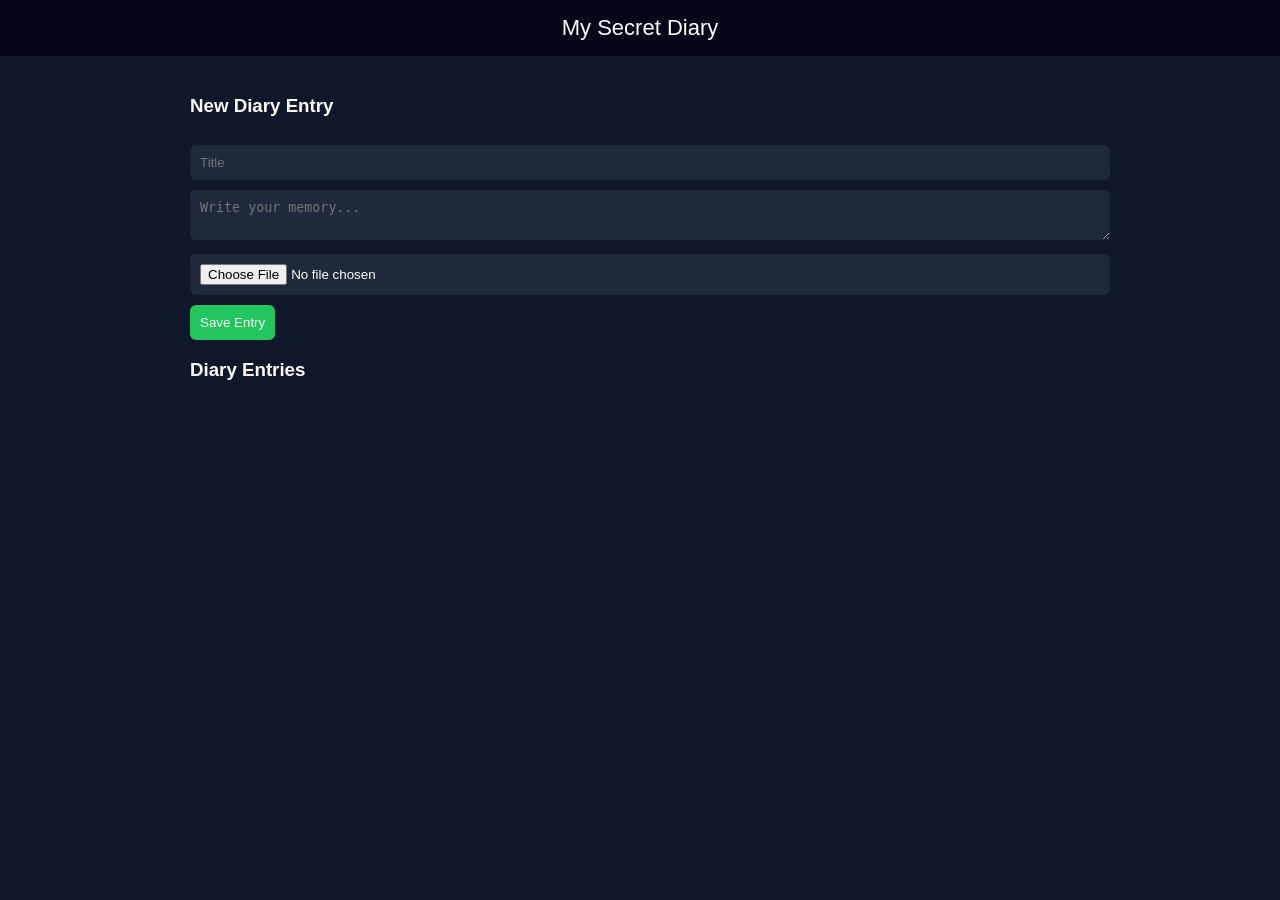
==== public/index.html @ aa4934a0 "Update index.html" ====
<!DOCTYPE html>
<html>
<head>
<meta name="viewport" content="width=device-width, initial-scale=1">
<title>My Secret Diary</title>

<style>

body{
font-family:Arial;
background:#0f172a;
color:white;
margin:0;
}

header{
background:#020617;
padding:15px;
text-align:center;
font-size:22px;
}

.container{
max-width:900px;
margin:auto;
padding:20px;
}

input,textarea{
width:100%;
padding:10px;
margin-top:10px;
border:none;
border-radius:6px;
background:#1e293b;
color:white;
}

button{
margin-top:10px;
padding:10px;
border:none;
background:#22c55e;
color:white;
border-radius:6px;
cursor:pointer;
}

.card{
background:#1e293b;
padding:15px;
border-radius:10px;
margin-top:15px;
}

.card img{
width:100%;
border-radius:8px;
margin-top:10px;
}

</style>
</head>

<body>

<header>My Secret Diary</header>

<div class="container">

<h3>New Diary Entry</h3>

<input id="title" placeholder="Title">

<textarea id="content" placeholder="Write your memory..."></textarea>

<input type="file" id="image">

<button onclick="saveEntry()">Save Entry</button>

<h3>Diary Entries</h3>

<div id="entries"></div>

</div>

<script>

const API = "https://secretlyn.yashavanthan22.workers.dev"

async function saveEntry(){

const title=document.getElementById("title").value
const content=document.getElementById("content").value
const image=document.getElementById("image").files[0]

let imageName=""

if(image){

imageName=Date.now()+"_"+image.name

await fetch("https://api.cloudflare.com/client/v4/accounts/06bcb893022e1ad43ce8b7200100d3b3/r2/buckets/user-photos/objects/"+imageName,{
method:"PUT",
headers:{
Authorization:"Bearer YOUR_API_TOKEN"
},
body:image
})

}

await fetch(API+"/save",{
method:"POST",
headers:{'Content-Type':'application/json'},
body:JSON.stringify({
title,
content,
image:imageName
})
})

loadEntries()

}

async function loadEntries(){

const res=await fetch(API+"/list")
const data=await res.json()

const box=document.getElementById("entries")
box.innerHTML=""

for(let item of data.result){

const id=item.name.replace("diary:","")

const r=await fetch(API+"/get?id="+id)
const d=await r.json()

let img=""

if(d.image){
img=`<img src="https://pub-c91284acac5e4383a69c7cfd585ae61.r2.dev/${d.image}">`
}

box.innerHTML+=`
<div class="card">
<h4>${d.title}</h4>
<p>${d.content}</p>
${img}
</div>
`

}

}

loadEntries()

</script>

</body>
</html>
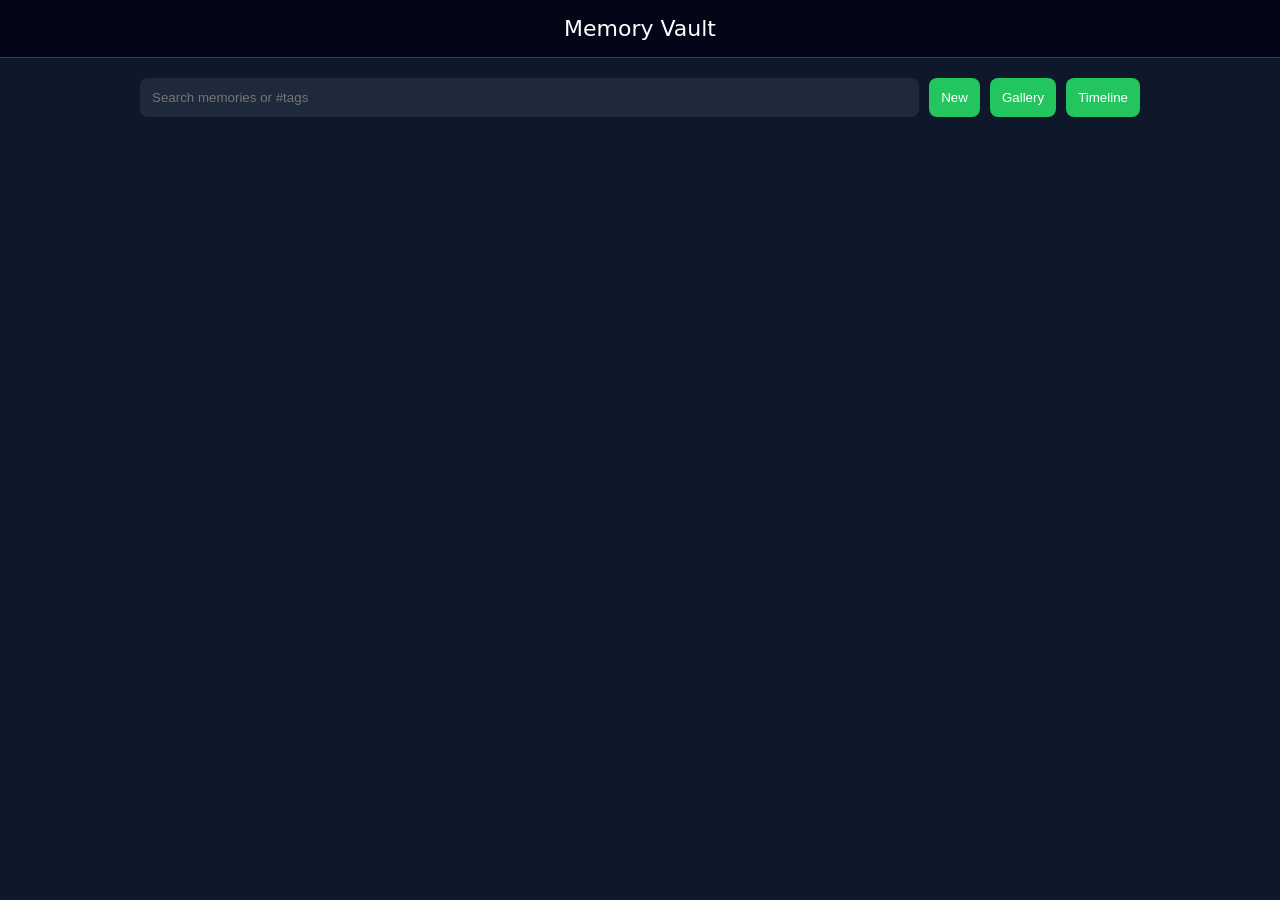
==== commit 92ba6fc3: "Update index.html" ====
--- a/public/index.html
+++ b/public/index.html
@@ -1,13 +1,9 @@
-<!DOCTYPE html>
-<html>
-<head>
-<meta name="viewport" content="width=device-width, initial-scale=1">
-<title>My Secret Diary</title>
-
-<style>
+<!DOCTYPE html><html>
+<head><meta name="viewport" content="width=device-width, initial-scale=1">
+<title>Memory Vault</title><style>
 
 body{
-font-family:Arial;
+font-family:system-ui;
 background:#0f172a;
 color:white;
 margin:0;
@@ -15,151 +11,311 @@
 
 header{
 background:#020617;
-padding:15px;
+padding:16px;
+font-size:22px;
 text-align:center;
-font-size:22px;
+border-bottom:1px solid #334155;
 }
 
 .container{
-max-width:900px;
+max-width:1000px;
 margin:auto;
 padding:20px;
 }
 
-input,textarea{
-width:100%;
-padding:10px;
-margin-top:10px;
+.toolbar{
+display:flex;
+gap:10px;
+margin-bottom:20px;
+}
+
+.toolbar input{
+flex:1;
+padding:12px;
+background:#1e293b;
 border:none;
-border-radius:6px;
-background:#1e293b;
+border-radius:8px;
 color:white;
 }
 
 button{
-margin-top:10px;
-padding:10px;
+padding:12px;
 border:none;
+border-radius:8px;
 background:#22c55e;
 color:white;
-border-radius:6px;
 cursor:pointer;
 }
 
 .card{
 background:#1e293b;
-padding:15px;
-border-radius:10px;
-margin-top:15px;
+border-radius:12px;
+padding:16px;
+margin-bottom:16px;
+position:relative;
 }
 
 .card img{
 width:100%;
+border-radius:10px;
+margin-top:10px;
+}
+
+.tags{
+color:#38bdf8;
+font-size:13px;
+margin-top:6px;
+}
+
+.category{
+font-size:12px;
+color:#a1a1aa;
+margin-top:4px;
+}
+
+.menu{
+position:absolute;
+right:10px;
+top:10px;
+cursor:pointer;
+}
+
+.dropdown{
+display:none;
+position:absolute;
+right:10px;
+top:30px;
+background:#334155;
+border-radius:6px;
+}
+
+.dropdown div{
+padding:8px 12px;
+cursor:pointer;
+}
+
+.dropdown div:hover{
+background:#475569;
+}
+
+.gallery{
+display:grid;
+grid-template-columns:repeat(3,1fr);
+gap:10px;
+}
+
+.gallery img{
+width:100%;
 border-radius:8px;
-margin-top:10px;
-}
-
-</style>
-</head>
-
-<body>
-
-<header>My Secret Diary</header>
-
-<div class="container">
-
-<h3>New Diary Entry</h3>
-
-<input id="title" placeholder="Title">
-
-<textarea id="content" placeholder="Write your memory..."></textarea>
-
-<input type="file" id="image">
-
-<button onclick="saveEntry()">Save Entry</button>
-
-<h3>Diary Entries</h3>
-
-<div id="entries"></div>
-
-</div>
-
-<script>
-
-const API = "https://secretlyn.yashavanthan22.workers.dev"
-
-async function saveEntry(){
-
-const title=document.getElementById("title").value
-const content=document.getElementById("content").value
-const image=document.getElementById("image").files[0]
-
-let imageName=""
-
-if(image){
-
-imageName=Date.now()+"_"+image.name
-
-await fetch("https://api.cloudflare.com/client/v4/accounts/06bcb893022e1ad43ce8b7200100d3b3/r2/buckets/user-photos/objects/"+imageName,{
-method:"PUT",
-headers:{
-Authorization:"Bearer YOUR_API_TOKEN"
-},
-body:image
-})
-
-}
-
-await fetch(API+"/save",{
-method:"POST",
-headers:{'Content-Type':'application/json'},
-body:JSON.stringify({
-title,
-content,
-image:imageName
-})
-})
-
-loadEntries()
-
-}
-
-async function loadEntries(){
+}
+
+.timeline{
+border-left:2px solid #334155;
+padding-left:20px;
+}
+
+.entry-date{
+color:#38bdf8;
+font-size:13px;
+margin-bottom:6px;
+}
+
+</style></head><body><header>Memory Vault</header><div class="container"><div class="toolbar"><input id="search" placeholder="Search memories or #tags"><button onclick="newEntry()">New</button>
+
+<button onclick="showGallery()">Gallery</button>
+
+<button onclick="showTimeline()">Timeline</button>
+
+</div><div id="entries"></div></div><script>
+
+const API="https://secretly.yashavanthan22.workers.dev"
+
+let entries=[]
+
+async function load(){
 
 const res=await fetch(API+"/list")
 const data=await res.json()
 
+entries=[]
+
+for(let k of data.result){
+
+const id=k.name.replace("diary:","")
+
+const r=await fetch(API+"/get?id="+id)
+const d=await r.json()
+
+d.id=id
+
+entries.push(d)
+
+}
+
+render(entries)
+
+}
+
+function render(list){
+
 const box=document.getElementById("entries")
 box.innerHTML=""
 
-for(let item of data.result){
-
-const id=item.name.replace("diary:","")
-
-const r=await fetch(API+"/get?id="+id)
-const d=await r.json()
+for(let e of list){
 
 let img=""
 
-if(d.image){
-img=`<img src="https://pub-c91284acac5e4383a69c7cfd585ae61.r2.dev/${d.image}">`
+if(e.image){
+img=`<img src="https://pub-c91284acac5e4383a69c7cfd585ae61.r2.dev/${e.image}">`
 }
 
 box.innerHTML+=`
+
 <div class="card">
-<h4>${d.title}</h4>
-<p>${d.content}</p>
+
+<div class="menu" onclick="toggleMenu('${e.id}')">⋮</div>
+
+<div class="dropdown" id="menu-${e.id}">
+<div onclick="editEntry('${e.id}')">Edit</div>
+<div onclick="deleteEntry('${e.id}')">Delete</div>
+</div>
+
+<h3>${e.title || ""}</h3>
+
+<p>${e.content || ""}</p>
+
+<div class="tags">${extractTags(e.content)}</div>
+
+<div class="category">${e.category || ""}</div>
+
 ${img}
+
 </div>
+
 `
 
 }
 
 }
 
-loadEntries()
-
-</script>
-
-</body>
+function toggleMenu(id){
+
+const m=document.getElementById("menu-"+id)
+
+m.style.display=m.style.display==="block"?"none":"block"
+
+}
+
+function extractTags(text){
+
+const tags=text.match(/#\w+/g)
+
+return tags?tags.join(" "):""
+
+}
+
+async function deleteEntry(id){
+
+await fetch(API+"/delete?id="+id)
+
+load()
+
+}
+
+function search(){
+
+const q=document.getElementById("search").value.toLowerCase()
+
+const filtered=entries.filter(e=>
+
+JSON.stringify(e).toLowerCase().includes(q)
+)
+
+render(filtered)
+
+}
+
+document.getElementById("search").onkeyup=search
+
+function showGallery(){
+
+const box=document.getElementById("entries")
+
+box.innerHTML='<div class="gallery"></div>'
+
+const g=box.firstChild
+
+for(let e of entries){
+
+if(e.image){
+
+g.innerHTML+=`<img src="https://pub-c91284acac5e4383a69c7cfd585ae61.r2.dev/${e.image}">`
+
+}
+
+}
+
+}
+
+function showTimeline(){
+
+const box=document.getElementById("entries")
+
+box.innerHTML='<div class="timeline"></div>'
+
+const t=box.firstChild
+
+entries.sort((a,b)=>new Date(b.time)-new Date(a.time))
+
+for(let e of entries){
+
+t.innerHTML+=`
+
+<div>
+
+<div class="entry-date">${new Date(e.time).toDateString()}</div>
+
+<div class="card">
+
+<h3>${e.title}</h3>
+
+<p>${e.content}</p>
+
+</div>
+
+</div>
+
+`
+
+}
+
+}
+
+function newEntry(){
+
+const title=prompt("Title")
+
+const content=prompt("Write memory")
+
+fetch(API+"/save",{
+
+method:"POST",
+
+headers:{"Content-Type":"application/json"},
+
+body:JSON.stringify({
+
+title,
+
+content
+
+})
+
+}).then(load)
+
+}
+
+load()
+
+</script></body>
 </html>
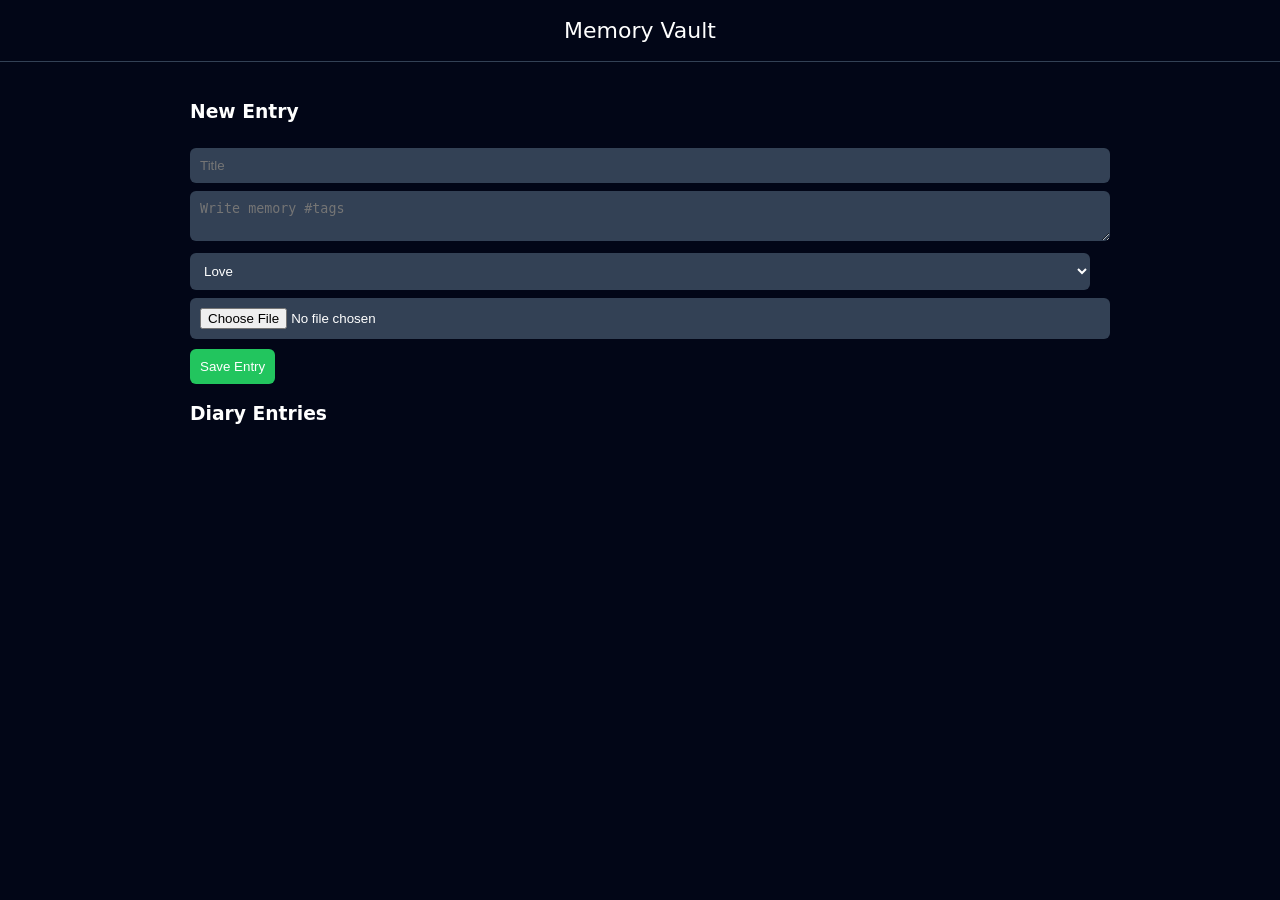
==== commit 45e69588: "Update index.html" ====
--- a/public/index.html
+++ b/public/index.html
@@ -1,321 +1,178 @@
-<!DOCTYPE html><html>
-<head><meta name="viewport" content="width=device-width, initial-scale=1">
-<title>Memory Vault</title><style>
+<!DOCTYPE html>
+<html>
+<head>
+
+<meta name="viewport" content="width=device-width, initial-scale=1">
+<title>Memory Vault</title>
+
+<style>
 
 body{
 font-family:system-ui;
-background:#0f172a;
+background:#020617;
 color:white;
 margin:0;
 }
 
 header{
-background:#020617;
-padding:16px;
+padding:18px;
+text-align:center;
 font-size:22px;
-text-align:center;
 border-bottom:1px solid #334155;
 }
 
 .container{
-max-width:1000px;
+max-width:900px;
 margin:auto;
 padding:20px;
 }
 
-.toolbar{
-display:flex;
-gap:10px;
-margin-bottom:20px;
+.card{
+background:#1e293b;
+padding:15px;
+border-radius:10px;
+margin-bottom:15px;
 }
 
-.toolbar input{
-flex:1;
-padding:12px;
-background:#1e293b;
+input,textarea,select{
+width:100%;
+margin-top:8px;
+padding:10px;
 border:none;
-border-radius:8px;
+border-radius:6px;
+background:#334155;
 color:white;
 }
 
 button{
-padding:12px;
+margin-top:10px;
+padding:10px;
+background:#22c55e;
 border:none;
-border-radius:8px;
-background:#22c55e;
+border-radius:6px;
 color:white;
-cursor:pointer;
-}
-
-.card{
-background:#1e293b;
-border-radius:12px;
-padding:16px;
-margin-bottom:16px;
-position:relative;
 }
 
 .card img{
 width:100%;
-border-radius:10px;
 margin-top:10px;
-}
-
-.tags{
-color:#38bdf8;
-font-size:13px;
-margin-top:6px;
-}
-
-.category{
-font-size:12px;
-color:#a1a1aa;
-margin-top:4px;
-}
-
-.menu{
-position:absolute;
-right:10px;
-top:10px;
-cursor:pointer;
-}
-
-.dropdown{
-display:none;
-position:absolute;
-right:10px;
-top:30px;
-background:#334155;
-border-radius:6px;
-}
-
-.dropdown div{
-padding:8px 12px;
-cursor:pointer;
-}
-
-.dropdown div:hover{
-background:#475569;
-}
-
-.gallery{
-display:grid;
-grid-template-columns:repeat(3,1fr);
-gap:10px;
-}
-
-.gallery img{
-width:100%;
 border-radius:8px;
 }
 
-.timeline{
-border-left:2px solid #334155;
-padding-left:20px;
-}
+</style>
+</head>
 
-.entry-date{
-color:#38bdf8;
-font-size:13px;
-margin-bottom:6px;
-}
+<body>
 
-</style></head><body><header>Memory Vault</header><div class="container"><div class="toolbar"><input id="search" placeholder="Search memories or #tags"><button onclick="newEntry()">New</button>
+<header>Memory Vault</header>
 
-<button onclick="showGallery()">Gallery</button>
+<div class="container">
 
-<button onclick="showTimeline()">Timeline</button>
+<h3>New Entry</h3>
 
-</div><div id="entries"></div></div><script>
+<input id="title" placeholder="Title">
+
+<textarea id="content" placeholder="Write memory #tags"></textarea>
+
+<select id="category">
+<option>Love</option>
+<option>Ideas</option>
+<option>Fake People</option>
+<option>Secrets</option>
+<option>Documents</option>
+</select>
+
+<input type="file" id="image">
+
+<button onclick="save()">Save Entry</button>
+
+<h3>Diary Entries</h3>
+
+<div id="entries"></div>
+
+</div>
+
+<script>
 
 const API="https://secretly.yashavanthan22.workers.dev"
 
-let entries=[]
+async function save(){
+
+const title=document.getElementById("title").value
+const content=document.getElementById("content").value
+const category=document.getElementById("category").value
+const file=document.getElementById("image").files[0]
+
+let image=""
+
+if(file){
+
+const form=new FormData()
+form.append("file",file)
+
+const r=await fetch(API+"/upload",{
+method:"POST",
+body:form
+})
+
+const d=await r.json()
+
+image=d.file
+
+}
+
+await fetch(API+"/save",{
+method:"POST",
+headers:{'Content-Type':'application/json'},
+body:JSON.stringify({
+title,
+content,
+category,
+image,
+time:Date.now()
+})
+})
+
+load()
+
+}
 
 async function load(){
 
 const res=await fetch(API+"/list")
 const data=await res.json()
 
-entries=[]
+const box=document.getElementById("entries")
+box.innerHTML=""
 
-for(let k of data.result){
+for(let item of data.result){
 
-const id=k.name.replace("diary:","")
+const id=item.name.replace("diary:","")
 
 const r=await fetch(API+"/get?id="+id)
 const d=await r.json()
 
-d.id=id
-
-entries.push(d)
-
-}
-
-render(entries)
-
-}
-
-function render(list){
-
-const box=document.getElementById("entries")
-box.innerHTML=""
-
-for(let e of list){
-
 let img=""
 
-if(e.image){
-img=`<img src="https://pub-c91284acac5e4383a69c7cfd585ae61.r2.dev/${e.image}">`
+if(d.image){
+img=`<img src="https://pub-c91284acac5e4383a69c7cfd585ae61.r2.dev/${d.image}">`
 }
 
 box.innerHTML+=`
-
 <div class="card">
-
-<div class="menu" onclick="toggleMenu('${e.id}')">⋮</div>
-
-<div class="dropdown" id="menu-${e.id}">
-<div onclick="editEntry('${e.id}')">Edit</div>
-<div onclick="deleteEntry('${e.id}')">Delete</div>
+<h3>${d.title}</h3>
+<p>${d.content}</p>
+${img}
 </div>
-
-<h3>${e.title || ""}</h3>
-
-<p>${e.content || ""}</p>
-
-<div class="tags">${extractTags(e.content)}</div>
-
-<div class="category">${e.category || ""}</div>
-
-${img}
-
-</div>
-
 `
 
 }
 
 }
 
-function toggleMenu(id){
-
-const m=document.getElementById("menu-"+id)
-
-m.style.display=m.style.display==="block"?"none":"block"
-
-}
-
-function extractTags(text){
-
-const tags=text.match(/#\w+/g)
-
-return tags?tags.join(" "):""
-
-}
-
-async function deleteEntry(id){
-
-await fetch(API+"/delete?id="+id)
-
 load()
 
-}
+</script>
 
-function search(){
-
-const q=document.getElementById("search").value.toLowerCase()
-
-const filtered=entries.filter(e=>
-
-JSON.stringify(e).toLowerCase().includes(q)
-)
-
-render(filtered)
-
-}
-
-document.getElementById("search").onkeyup=search
-
-function showGallery(){
-
-const box=document.getElementById("entries")
-
-box.innerHTML='<div class="gallery"></div>'
-
-const g=box.firstChild
-
-for(let e of entries){
-
-if(e.image){
-
-g.innerHTML+=`<img src="https://pub-c91284acac5e4383a69c7cfd585ae61.r2.dev/${e.image}">`
-
-}
-
-}
-
-}
-
-function showTimeline(){
-
-const box=document.getElementById("entries")
-
-box.innerHTML='<div class="timeline"></div>'
-
-const t=box.firstChild
-
-entries.sort((a,b)=>new Date(b.time)-new Date(a.time))
-
-for(let e of entries){
-
-t.innerHTML+=`
-
-<div>
-
-<div class="entry-date">${new Date(e.time).toDateString()}</div>
-
-<div class="card">
-
-<h3>${e.title}</h3>
-
-<p>${e.content}</p>
-
-</div>
-
-</div>
-
-`
-
-}
-
-}
-
-function newEntry(){
-
-const title=prompt("Title")
-
-const content=prompt("Write memory")
-
-fetch(API+"/save",{
-
-method:"POST",
-
-headers:{"Content-Type":"application/json"},
-
-body:JSON.stringify({
-
-title,
-
-content
-
-})
-
-}).then(load)
-
-}
-
-load()
-
-</script></body>
+</body>
 </html>
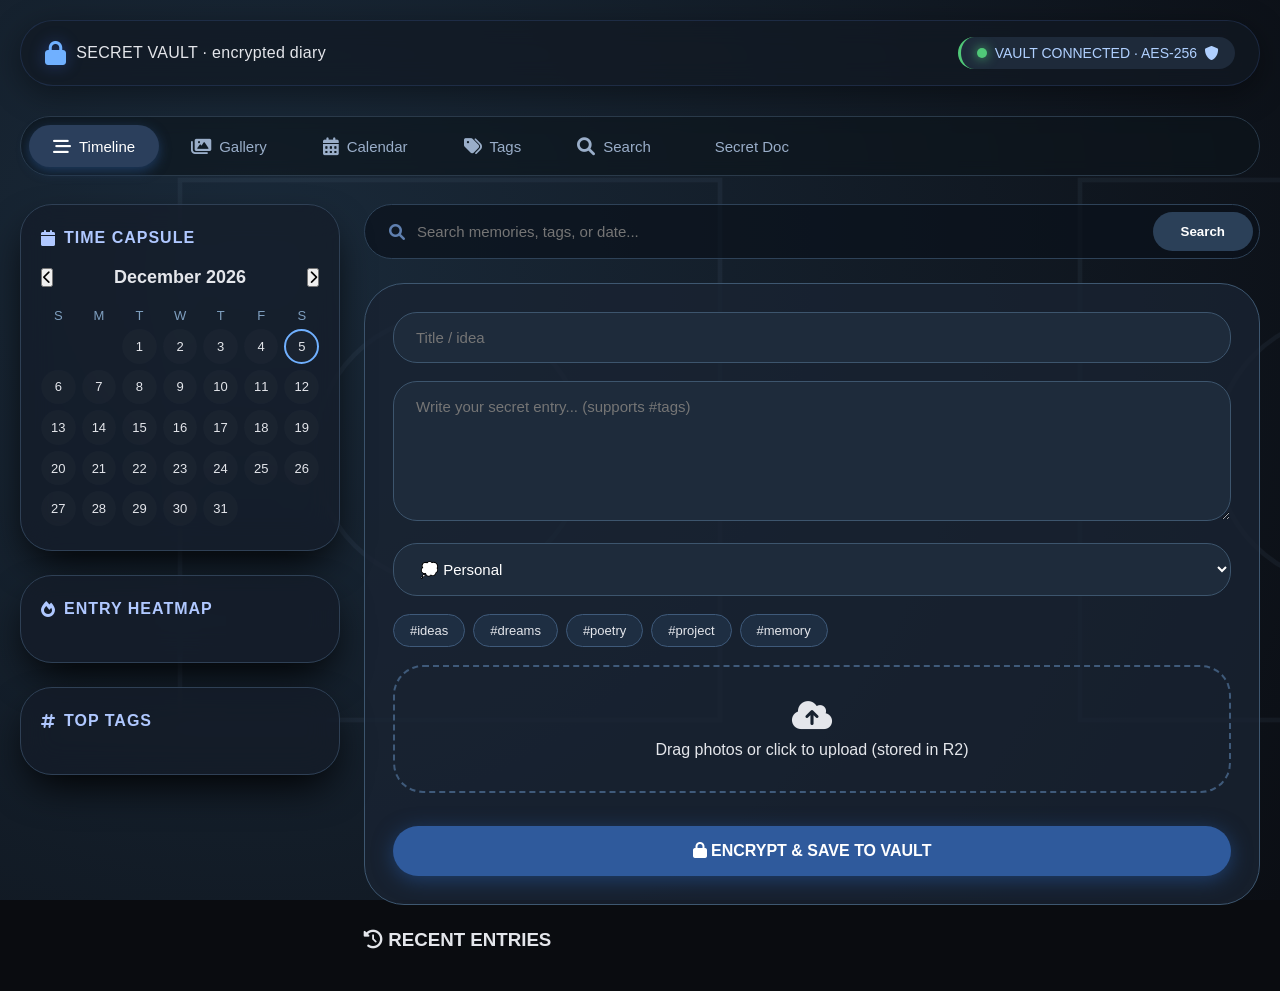
==== commit 9c836bff: "Update index.html" ====
--- a/public/index.html
+++ b/public/index.html
@@ -1,178 +1,1078 @@
 <!DOCTYPE html>
-<html>
+<html lang="en">
 <head>
-
-<meta name="viewport" content="width=device-width, initial-scale=1">
-<title>Memory Vault</title>
-
-<style>
-
-body{
-font-family:system-ui;
-background:#020617;
-color:white;
-margin:0;
-}
-
-header{
-padding:18px;
-text-align:center;
-font-size:22px;
-border-bottom:1px solid #334155;
-}
-
-.container{
-max-width:900px;
-margin:auto;
-padding:20px;
-}
-
-.card{
-background:#1e293b;
-padding:15px;
-border-radius:10px;
-margin-bottom:15px;
-}
-
-input,textarea,select{
-width:100%;
-margin-top:8px;
-padding:10px;
-border:none;
-border-radius:6px;
-background:#334155;
-color:white;
-}
-
-button{
-margin-top:10px;
-padding:10px;
-background:#22c55e;
-border:none;
-border-radius:6px;
-color:white;
-}
-
-.card img{
-width:100%;
-margin-top:10px;
-border-radius:8px;
-}
-
-</style>
+    <meta charset="UTF-8">
+    <meta name="viewport" content="width=device-width, initial-scale=1.0">
+    <title>Secret Vault · encrypted diary</title>
+    <style>
+        * {
+            margin: 0;
+            padding: 0;
+            box-sizing: border-box;
+            font-family: 'Inter', -apple-system, BlinkMacSystemFont, 'Segoe UI', Roboto, sans-serif;
+        }
+
+        body {
+            background: #0a0c10;
+            color: #e4e6eb;
+            min-height: 100vh;
+            display: flex;
+            flex-direction: column;
+        }
+
+        /* glassmorphic vault aesthetic */
+        .vault-bg {
+            position: fixed;
+            top: 0;
+            left: 0;
+            width: 100%;
+            height: 100%;
+            background: radial-gradient(circle at 20% 30%, #1a2a3a, #0b0e14);
+            z-index: -2;
+        }
+
+        .vault-bg::after {
+            content: '';
+            position: absolute;
+            top: 0;
+            left: 0;
+            width: 100%;
+            height: 100%;
+            background: url('data:image/svg+xml;utf8,<svg xmlns="http://www.w3.org/2000/svg" viewBox="0 0 100 100" opacity="0.05"><path d="M20 20 L80 20 L80 80 L20 80 Z" stroke="%23aaccff" stroke-width="0.5" fill="none"/><circle cx="50" cy="50" r="15" stroke="%23aaccff" stroke-width="0.5" fill="none"/></svg>') repeat;
+            pointer-events: none;
+        }
+
+        .container {
+            max-width: 1400px;
+            margin: 0 auto;
+            padding: 20px;
+            position: relative;
+            z-index: 2;
+            width: 100%;
+        }
+
+        /* header with vault status */
+        .header {
+            display: flex;
+            justify-content: space-between;
+            align-items: center;
+            padding: 16px 24px;
+            background: rgba(18, 25, 35, 0.7);
+            backdrop-filter: blur(12px);
+            -webkit-backdrop-filter: blur(12px);
+            border: 1px solid rgba(100, 150, 255, 0.15);
+            border-radius: 40px;
+            margin-bottom: 30px;
+            box-shadow: 0 8px 32px rgba(0, 0, 0, 0.4);
+        }
+
+        .logo {
+            display: flex;
+            align-items: center;
+            gap: 10px;
+            font-weight: 500;
+            letter-spacing: 0.3px;
+        }
+
+        .logo i {
+            font-size: 24px;
+            color: #70b0ff;
+            filter: drop-shadow(0 0 8px #3f6eff55);
+        }
+
+        .vault-badge {
+            background: #1e2a3a;
+            padding: 8px 16px;
+            border-radius: 100px;
+            border-left: 3px solid #50c878;
+            font-size: 14px;
+            display: flex;
+            align-items: center;
+            gap: 8px;
+            color: #b0d0ff;
+        }
+
+        .status-dot {
+            width: 10px;
+            height: 10px;
+            background: #50c878;
+            border-radius: 50%;
+            box-shadow: 0 0 12px #50c878;
+        }
+
+        /* navigation tabs */
+        .tabs {
+            display: flex;
+            gap: 8px;
+            flex-wrap: wrap;
+            margin-bottom: 28px;
+            padding: 8px;
+            background: rgba(12, 20, 28, 0.6);
+            backdrop-filter: blur(8px);
+            border-radius: 60px;
+            border: 1px solid #2a3a4a;
+        }
+
+        .tab {
+            padding: 12px 24px;
+            border-radius: 40px;
+            background: transparent;
+            border: none;
+            color: #9aaec9;
+            font-weight: 500;
+            font-size: 15px;
+            cursor: pointer;
+            transition: 0.2s;
+            display: flex;
+            align-items: center;
+            gap: 8px;
+        }
+
+        .tab i {
+            font-size: 18px;
+        }
+
+        .tab:hover {
+            background: rgba(60, 100, 200, 0.15);
+            color: white;
+        }
+
+        .tab.active {
+            background: #2b3f5c;
+            color: white;
+            box-shadow: 0 4px 12px #1e3a5f;
+        }
+
+        /* main grid layout */
+        .dashboard {
+            display: grid;
+            grid-template-columns: 320px 1fr;
+            gap: 24px;
+        }
+
+        /* left panel - calendar & heatmap & tags */
+        .left-panel {
+            display: flex;
+            flex-direction: column;
+            gap: 24px;
+        }
+
+        .card {
+            background: rgba(20, 28, 40, 0.7);
+            backdrop-filter: blur(16px);
+            -webkit-backdrop-filter: blur(16px);
+            border: 1px solid #2f4055;
+            border-radius: 32px;
+            padding: 24px 20px;
+            box-shadow: 0 18px 40px -10px black;
+        }
+
+        .card-title {
+            font-size: 16px;
+            font-weight: 600;
+            text-transform: uppercase;
+            letter-spacing: 1px;
+            color: #b0c8ff;
+            margin-bottom: 20px;
+            display: flex;
+            align-items: center;
+            gap: 8px;
+        }
+
+        /* calendar */
+        .calendar-header {
+            display: flex;
+            justify-content: space-between;
+            align-items: center;
+            margin-bottom: 20px;
+        }
+
+        .calendar-month {
+            font-weight: 600;
+            font-size: 18px;
+        }
+
+        .calendar-grid {
+            display: grid;
+            grid-template-columns: repeat(7, 1fr);
+            gap: 6px;
+            text-align: center;
+            font-size: 13px;
+        }
+
+        .calendar-day {
+            aspect-ratio: 1;
+            display: flex;
+            align-items: center;
+            justify-content: center;
+            border-radius: 30px;
+            background: rgba(255,255,255,0.02);
+            cursor: pointer;
+            transition: 0.1s;
+            font-weight: 400;
+        }
+
+        .calendar-day.has-entry {
+            background: #2b4f8e;
+            color: white;
+            font-weight: 600;
+            box-shadow: 0 0 10px #3f7fff;
+        }
+
+        .calendar-day.today {
+            border: 2px solid #70b0ff;
+        }
+
+        .calendar-day:hover {
+            background: #3a506e;
+        }
+
+        /* heatmap */
+        .heatmap-grid {
+            display: flex;
+            flex-direction: column;
+            gap: 8px;
+        }
+
+        .heatmap-row {
+            display: flex;
+            gap: 8px;
+            align-items: center;
+        }
+
+        .heatmap-cell {
+            width: 24px;
+            height: 24px;
+            border-radius: 6px;
+            background: #19232e;
+            transition: 0.1s;
+        }
+
+        .heatmap-cell[data-level="1"] { background: #1e3a5f; }
+        .heatmap-cell[data-level="2"] { background: #2b4f8e; }
+        .heatmap-cell[data-level="3"] { background: #3f7fff; }
+        .heatmap-cell[data-level="4"] { background: #70b0ff; box-shadow: 0 0 10px #3f7fff; }
+
+        /* tags cloud */
+        .tags-cloud {
+            display: flex;
+            flex-wrap: wrap;
+            gap: 10px;
+        }
+
+        .tag-item {
+            background: #1e2e42;
+            padding: 8px 18px;
+            border-radius: 50px;
+            font-size: 14px;
+            border: 1px solid #3f5a7a;
+            cursor: pointer;
+            transition: 0.1s;
+            display: flex;
+            align-items: center;
+            gap: 6px;
+        }
+
+        .tag-item.active {
+            background: #3f7fff;
+            border-color: #aac9ff;
+        }
+
+        .tag-item .count {
+            background: #00000033;
+            border-radius: 20px;
+            padding: 2px 8px;
+            font-size: 12px;
+        }
+
+        /* right panel - entries & gallery */
+        .right-panel {
+            display: flex;
+            flex-direction: column;
+            gap: 24px;
+        }
+
+        .search-bar {
+            display: flex;
+            gap: 12px;
+            background: rgba(10, 18, 28, 0.7);
+            border-radius: 60px;
+            padding: 6px 6px 6px 24px;
+            border: 1px solid #2e4258;
+            align-items: center;
+        }
+
+        .search-bar input {
+            flex: 1;
+            background: transparent;
+            border: none;
+            color: white;
+            font-size: 15px;
+            padding: 12px 0;
+            outline: none;
+        }
+
+        .search-bar button {
+            background: #2b4058;
+            border: none;
+            color: white;
+            padding: 12px 28px;
+            border-radius: 40px;
+            font-weight: 600;
+            cursor: pointer;
+            transition: 0.1s;
+        }
+
+        .search-bar button:hover {
+            background: #3f5f80;
+        }
+
+        /* entry form */
+        .entry-form {
+            background: rgba(25, 35, 50, 0.8);
+            border-radius: 40px;
+            padding: 28px;
+            border: 1px solid #3e5770;
+        }
+
+        .form-row {
+            margin-bottom: 18px;
+        }
+
+        .form-row input, .form-row textarea, .form-row select {
+            width: 100%;
+            background: #1e2b3b;
+            border: 1px solid #3d556d;
+            border-radius: 24px;
+            padding: 16px 22px;
+            color: white;
+            font-size: 15px;
+            outline: none;
+            transition: 0.1s;
+        }
+
+        .form-row textarea {
+            min-height: 140px;
+            resize: vertical;
+        }
+
+        .form-row input:focus, .form-row textarea:focus {
+            border-color: #70b0ff;
+            box-shadow: 0 0 0 2px #1e4f8e;
+        }
+
+        .tag-selector {
+            display: flex;
+            flex-wrap: wrap;
+            gap: 8px;
+            margin-top: 12px;
+        }
+
+        .tag-option {
+            background: #1e2e42;
+            padding: 8px 16px;
+            border-radius: 40px;
+            font-size: 13px;
+            cursor: pointer;
+            border: 1px solid #3f5a7a;
+            user-select: none;
+        }
+
+        .tag-option.selected {
+            background: #3f7fff;
+            border-color: white;
+        }
+
+        .file-upload {
+            border: 2px dashed #3f5a7a;
+            border-radius: 30px;
+            padding: 32px;
+            text-align: center;
+            cursor: pointer;
+            transition: 0.1s;
+        }
+
+        .file-upload:hover {
+            border-color: #70b0ff;
+            background: #1b2a3f;
+        }
+
+        .btn-primary {
+            background: #2f5a9c;
+            border: none;
+            color: white;
+            padding: 16px 32px;
+            border-radius: 40px;
+            font-weight: 600;
+            font-size: 16px;
+            cursor: pointer;
+            width: 100%;
+            transition: 0.1s;
+            box-shadow: 0 4px 20px #1f3f6e;
+        }
+
+        .btn-primary:hover {
+            background: #3f6fc9;
+        }
+
+        /* entries timeline */
+        .entries-timeline {
+            display: flex;
+            flex-direction: column;
+            gap: 16px;
+            max-height: 500px;
+            overflow-y: auto;
+            padding-right: 8px;
+        }
+
+        .entry-card {
+            background: rgba(28, 38, 52, 0.7);
+            backdrop-filter: blur(4px);
+            border-radius: 28px;
+            padding: 22px;
+            border-left: 6px solid #3f7fff;
+            border: 1px solid #2e4560;
+            transition: 0.1s;
+            cursor: pointer;
+        }
+
+        .entry-card:hover {
+            background: #223449;
+            border-color: #70b0ff;
+        }
+
+        .entry-header {
+            display: flex;
+            justify-content: space-between;
+            margin-bottom: 12px;
+            align-items: center;
+        }
+
+        .entry-date {
+            color: #b0d0ff;
+            font-size: 14px;
+        }
+
+        .entry-tags {
+            display: flex;
+            gap: 6px;
+            flex-wrap: wrap;
+        }
+
+        .entry-tag {
+            background: #1e3a5f;
+            padding: 4px 12px;
+            border-radius: 30px;
+            font-size: 12px;
+        }
+
+        .entry-title {
+            font-size: 20px;
+            font-weight: 600;
+            margin-bottom: 8px;
+        }
+
+        .entry-preview {
+            color: #a0b8d0;
+            font-size: 15px;
+            margin-bottom: 16px;
+            line-height: 1.5;
+        }
+
+        .entry-images {
+            display: flex;
+            gap: 10px;
+            flex-wrap: wrap;
+            margin: 12px 0;
+        }
+
+        .entry-thumb {
+            width: 70px;
+            height: 70px;
+            border-radius: 18px;
+            object-fit: cover;
+            background: #1f3143;
+        }
+
+        .entry-footer {
+            display: flex;
+            gap: 16px;
+            justify-content: flex-end;
+        }
+
+        .entry-footer button {
+            background: transparent;
+            border: none;
+            color: #b0c8ff;
+            cursor: pointer;
+            font-size: 14px;
+            display: flex;
+            align-items: center;
+            gap: 6px;
+            padding: 6px 12px;
+            border-radius: 30px;
+        }
+
+        .entry-footer button:hover {
+            background: #1e3f60;
+            color: white;
+        }
+
+        /* gallery grid */
+        .gallery-grid {
+            display: grid;
+            grid-template-columns: repeat(auto-fill, minmax(150px, 1fr));
+            gap: 16px;
+            margin-top: 20px;
+        }
+
+        .gallery-item {
+            aspect-ratio: 1;
+            border-radius: 24px;
+            background: #1a2b3c;
+            overflow: hidden;
+            position: relative;
+            border: 1px solid #3a5770;
+        }
+
+        .gallery-item img {
+            width: 100%;
+            height: 100%;
+            object-fit: cover;
+        }
+
+        /* modal for secret view */
+        .modal {
+            display: none;
+            position: fixed;
+            top: 0; left: 0; width: 100%; height: 100%;
+            background: rgba(0,0,0,0.8);
+            backdrop-filter: blur(12px);
+            align-items: center;
+            justify-content: center;
+            z-index: 1000;
+        }
+
+        .modal-content {
+            background: #1f2a38;
+            border-radius: 48px;
+            max-width: 600px;
+            width: 90%;
+            padding: 36px;
+            border: 1px solid #5f8ad0;
+            box-shadow: 0 30px 60px #00000080;
+            max-height: 80vh;
+            overflow-y: auto;
+        }
+
+        .close-modal {
+            float: right;
+            font-size: 28px;
+            cursor: pointer;
+            color: #9ab0d0;
+        }
+
+        .secret-doc {
+            background: #0f1a24;
+            border-radius: 32px;
+            padding: 30px;
+            font-family: 'Courier New', monospace;
+            border: 1px solid gold;
+            box-shadow: 0 0 30px #ffd96655;
+            position: relative;
+        }
+
+        .secret-doc::before {
+            content: '🔒 SECRET DOCUMENT';
+            position: absolute;
+            top: -12px;
+            left: 30px;
+            background: #0f1a24;
+            padding: 0 15px;
+            color: #ffd966;
+            font-size: 14px;
+        }
+
+        @media (max-width: 900px) {
+            .dashboard { grid-template-columns: 1fr; }
+        }
+    </style>
+    <!-- font awesome icons -->
+    <link rel="stylesheet" href="https://cdnjs.cloudflare.com/ajax/libs/font-awesome/6.0.0-beta3/css/all.min.css">
 </head>
-
 <body>
-
-<header>Memory Vault</header>
-
-<div class="container">
-
-<h3>New Entry</h3>
-
-<input id="title" placeholder="Title">
-
-<textarea id="content" placeholder="Write memory #tags"></textarea>
-
-<select id="category">
-<option>Love</option>
-<option>Ideas</option>
-<option>Fake People</option>
-<option>Secrets</option>
-<option>Documents</option>
-</select>
-
-<input type="file" id="image">
-
-<button onclick="save()">Save Entry</button>
-
-<h3>Diary Entries</h3>
-
-<div id="entries"></div>
-
-</div>
-
-<script>
-
-const API="https://secretly.yashavanthan22.workers.dev"
-
-async function save(){
-
-const title=document.getElementById("title").value
-const content=document.getElementById("content").value
-const category=document.getElementById("category").value
-const file=document.getElementById("image").files[0]
-
-let image=""
-
-if(file){
-
-const form=new FormData()
-form.append("file",file)
-
-const r=await fetch(API+"/upload",{
-method:"POST",
-body:form
-})
-
-const d=await r.json()
-
-image=d.file
-
-}
-
-await fetch(API+"/save",{
-method:"POST",
-headers:{'Content-Type':'application/json'},
-body:JSON.stringify({
-title,
-content,
-category,
-image,
-time:Date.now()
-})
-})
-
-load()
-
-}
-
-async function load(){
-
-const res=await fetch(API+"/list")
-const data=await res.json()
-
-const box=document.getElementById("entries")
-box.innerHTML=""
-
-for(let item of data.result){
-
-const id=item.name.replace("diary:","")
-
-const r=await fetch(API+"/get?id="+id)
-const d=await r.json()
-
-let img=""
-
-if(d.image){
-img=`<img src="https://pub-c91284acac5e4383a69c7cfd585ae61.r2.dev/${d.image}">`
-}
-
-box.innerHTML+=`
-<div class="card">
-<h3>${d.title}</h3>
-<p>${d.content}</p>
-${img}
-</div>
-`
-
-}
-
-}
-
-load()
-
-</script>
-
+    <div class="vault-bg"></div>
+    <div class="container">
+        <!-- header -->
+        <div class="header">
+            <div class="logo">
+                <i class="fas fa-lock"></i>
+                <span>SECRET VAULT · encrypted diary</span>
+            </div>
+            <div class="vault-badge">
+                <span class="status-dot"></span>
+                <span>VAULT CONNECTED · AES-256</span>
+                <i class="fas fa-shield-alt"></i>
+            </div>
+        </div>
+
+        <!-- tabs navigation -->
+        <div class="tabs" id="tabContainer">
+            <button class="tab active" data-tab="timeline"><i class="fas fa-stream"></i> Timeline</button>
+            <button class="tab" data-tab="gallery"><i class="fas fa-images"></i> Gallery</button>
+            <button class="tab" data-tab="calendar"><i class="fas fa-calendar-alt"></i> Calendar</button>
+            <button class="tab" data-tab="tags"><i class="fas fa-tags"></i> Tags</button>
+            <button class="tab" data-tab="search"><i class="fas fa-search"></i> Search</button>
+            <button class="tab" data-tab="secret"><i class="fas fa-file-secret"></i> Secret Doc</button>
+        </div>
+
+        <!-- main dashboard -->
+        <div class="dashboard">
+            <!-- LEFT PANEL: calendar heatmap + tags (always visible but collapsible) -->
+            <div class="left-panel">
+                <!-- calendar card -->
+                <div class="card">
+                    <div class="card-title"><i class="fas fa-calendar"></i> TIME CAPSULE</div>
+                    <div class="calendar-header">
+                        <button id="prevMonth"><i class="fas fa-chevron-left"></i></button>
+                        <span class="calendar-month" id="currentMonth">March 2026</span>
+                        <button id="nextMonth"><i class="fas fa-chevron-right"></i></button>
+                    </div>
+                    <div class="calendar-grid" id="calendarGrid">
+                        <!-- JS will fill -->
+                    </div>
+                </div>
+
+                <!-- heatmap card -->
+                <div class="card">
+                    <div class="card-title"><i class="fas fa-fire"></i> ENTRY HEATMAP</div>
+                    <div class="heatmap-grid" id="heatmapContainer"></div>
+                </div>
+
+                <!-- tags card -->
+                <div class="card">
+                    <div class="card-title"><i class="fas fa-hashtag"></i> TOP TAGS</div>
+                    <div class="tags-cloud" id="tagsCloud">
+                        <!-- dynamic from entries -->
+                    </div>
+                </div>
+            </div>
+
+            <!-- RIGHT PANEL: dynamic content based on active tab -->
+            <div class="right-panel">
+                <!-- search bar always visible -->
+                <div class="search-bar">
+                    <i class="fas fa-search" style="color: #6080b0;"></i>
+                    <input type="text" placeholder="Search memories, tags, or date..." id="searchInput">
+                    <button id="searchBtn">Search</button>
+                </div>
+
+                <!-- NEW ENTRY FORM (always visible) -->
+                <div class="entry-form" id="entryForm">
+                    <div class="form-row">
+                        <input type="text" placeholder="Title / idea" id="entryTitle">
+                    </div>
+                    <div class="form-row">
+                        <textarea placeholder="Write your secret entry... (supports #tags)" id="entryContent"></textarea>
+                    </div>
+                    <div class="form-row">
+                        <select id="entryCategory">
+                            <option value="personal">💭 Personal</option>
+                            <option value="ideas">💡 Ideas</option>
+                            <option value="work">📁 Work</option>
+                            <option value="travel">✈️ Travel</option>
+                            <option value="secret">🔒 Secret</option>
+                        </select>
+                    </div>
+                    <div class="form-row">
+                        <div class="tag-selector" id="inlineTagSelector">
+                            <span class="tag-option" data-tag="ideas">#ideas</span>
+                            <span class="tag-option" data-tag="dreams">#dreams</span>
+                            <span class="tag-option" data-tag="poetry">#poetry</span>
+                            <span class="tag-option" data-tag="project">#project</span>
+                            <span class="tag-option" data-tag="memory">#memory</span>
+                        </div>
+                    </div>
+                    <div class="form-row">
+                        <div class="file-upload" id="fileUploadArea">
+                            <i class="fas fa-cloud-upload-alt" style="font-size: 32px; margin-bottom: 10px;"></i>
+                            <p>Drag photos or click to upload (stored in R2)</p>
+                            <input type="file" id="fileInput" multiple accept="image/*" hidden>
+                        </div>
+                        <div id="uploadPreview" style="display: flex; gap: 10px; flex-wrap: wrap; margin-top: 15px;"></div>
+                    </div>
+                    <button class="btn-primary" id="saveEntryBtn"><i class="fas fa-lock"></i> ENCRYPT & SAVE TO VAULT</button>
+                </div>
+
+                <!-- entries timeline (shown by default) -->
+                <div id="timelineView" style="display: block;">
+                    <h3 style="margin-bottom: 20px;"><i class="fas fa-history"></i> RECENT ENTRIES</h3>
+                    <div class="entries-timeline" id="entriesList">
+                        <!-- dynamic from kv -->
+                    </div>
+                </div>
+
+                <!-- gallery view (hidden) -->
+                <div id="galleryView" style="display: none;">
+                    <h3 style="margin-bottom: 20px;"><i class="fas fa-images"></i> IMAGE GALLERY (R2)</h3>
+                    <div class="gallery-grid" id="galleryGrid"></div>
+                </div>
+
+                <!-- search results view (hidden) -->
+                <div id="searchView" style="display: none;">
+                    <h3 style="margin-bottom: 20px;"><i class="fas fa-search"></i> SEARCH RESULTS</h3>
+                    <div class="entries-timeline" id="searchResults"></div>
+                </div>
+
+                <!-- secret document view (hidden) -->
+                <div id="secretView" style="display: none;">
+                    <div class="secret-doc">
+                        <h2 style="color: #ffd966; margin-bottom: 20px;">📜 ULTRA SECRET</h2>
+                        <p style="margin-bottom: 20px;">This document is client-side encrypted. Only you can read it.</p>
+                        <textarea id="secretText" placeholder="Write your most private thoughts..." style="width:100%; background:#09131c; border:1px solid #576b83; border-radius:20px; padding:20px; color:white; min-height:150px;"></textarea>
+                        <button class="btn-primary" id="saveSecretBtn" style="margin-top:20px;"><i class="fas fa-lock"></i> SAVE SECRET (local encrypted)</button>
+                    </div>
+                </div>
+            </div>
+        </div>
+    </div>
+
+    <!-- modal for full entry -->
+    <div class="modal" id="entryModal">
+        <div class="modal-content">
+            <span class="close-modal" id="closeModal">&times;</span>
+            <div id="modalEntryContent"></div>
+        </div>
+    </div>
+
+    <script>
+        // ----------------- CONFIG -----------------
+        const API_BASE = 'https://secretly.yashavanthan22.workers.dev'; // your worker
+        let allEntries = [];
+        let currentTagFilter = null;
+
+        // ---------- HELPER: fetch entries (list only) ----------
+        async function loadEntries() {
+            try {
+                const resp = await fetch(`${API_BASE}/list`);
+                const keys = await resp.json();  // {result: [{name: "diary:123", metadata: ...}]}
+                if (!keys.result) return;
+                
+                const entries = [];
+                for (const k of keys.result) {
+                    const id = k.name.replace('diary:', '');
+                    const entryResp = await fetch(`${API_BASE}/get?id=${id}`);
+                    if (entryResp.ok) {
+                        const data = await entryResp.json();
+                        entries.push({ id, ...data });
+                    }
+                }
+                // sort by date descending (timestamp from id)
+                entries.sort((a,b) => b.id - a.id);
+                allEntries = entries;
+                renderTimeline();
+                renderTags();
+                renderHeatmap();
+                renderCalendar();
+                renderGallery();
+            } catch (e) {
+                console.error('load error', e);
+            }
+        }
+
+        // ---------- RENDER TIMELINE ----------
+        function renderTimeline(filterTag = currentTagFilter) {
+            let filtered = allEntries;
+            if (filterTag) {
+                filtered = allEntries.filter(e => e.tags && e.tags.includes(filterTag));
+            }
+            const container = document.getElementById('entriesList');
+            container.innerHTML = filtered.map(e => `
+                <div class="entry-card" data-id="${e.id}">
+                    <div class="entry-header">
+                        <span class="entry-date">${new Date(parseInt(e.id)).toLocaleString()}</span>
+                        <div class="entry-tags">${(e.tags || []).map(t => `<span class="entry-tag">#${t}</span>`).join('')}</div>
+                    </div>
+                    <div class="entry-title">${e.title || 'untitled'}</div>
+                    <div class="entry-preview">${(e.content || '').substring(0, 100)}...</div>
+                    ${e.images ? `<div class="entry-images">${e.images.map(img => `<img src="${img}" class="entry-thumb">`).join('')}</div>` : ''}
+                    <div class="entry-footer">
+                        <button class="edit-entry" data-id="${e.id}"><i class="fas fa-edit"></i> Edit</button>
+                        <button class="delete-entry" data-id="${e.id}"><i class="fas fa-trash"></i> Delete</button>
+                    </div>
+                </div>
+            `).join('');
+            
+            // attach click to view full (except buttons)
+            document.querySelectorAll('.entry-card').forEach(card => {
+                card.addEventListener('click', (e) => {
+                    if (e.target.closest('button')) return;
+                    const id = card.dataset.id;
+                    const entry = allEntries.find(en => en.id == id);
+                    showModal(entry);
+                });
+            });
+            // attach edit/delete
+            document.querySelectorAll('.edit-entry').forEach(btn => {
+                btn.addEventListener('click', (e) => {
+                    e.stopPropagation();
+                    const id = btn.dataset.id;
+                    const entry = allEntries.find(en => en.id == id);
+                    populateForm(entry);
+                });
+            });
+            document.querySelectorAll('.delete-entry').forEach(btn => {
+                btn.addEventListener('click', async (e) => {
+                    e.stopPropagation();
+                    if (confirm('Delete this entry?')) {
+                        const id = btn.dataset.id;
+                        await fetch(`${API_BASE}/delete?id=${id}`, { method: 'DELETE' });
+                        await loadEntries();
+                    }
+                });
+            });
+        }
+
+        function showModal(entry) {
+            const div = document.getElementById('modalEntryContent');
+            div.innerHTML = `
+                <h2 style="margin-bottom: 20px;">${entry.title}</h2>
+                <p style="color:#ccc; margin-bottom:20px;">${new Date(parseInt(entry.id)).toLocaleString()}</p>
+                <p style="line-height:1.6; white-space:pre-wrap;">${entry.content}</p>
+                ${entry.images ? `<div style="display:flex; flex-wrap:wrap; gap:10px; margin-top:20px;">${entry.images.map(img => `<img src="${img}" style="max-width:200px; border-radius:20px;">`).join('')}</div>` : ''}
+            `;
+            document.getElementById('entryModal').style.display = 'flex';
+        }
+
+        function populateForm(entry) {
+            document.getElementById('entryTitle').value = entry.title || '';
+            document.getElementById('entryContent').value = entry.content || '';
+            document.getElementById('entryCategory').value = entry.category || 'personal';
+            // tags: highlight selector
+            document.querySelectorAll('.tag-option').forEach(opt => {
+                if (entry.tags && entry.tags.includes(opt.dataset.tag)) {
+                    opt.classList.add('selected');
+                } else {
+                    opt.classList.remove('selected');
+                }
+            });
+            // TODO: handle images edit ...
+        }
+
+        // ---------- RENDER TAGS CLOUD ----------
+        function renderTags() {
+            const tagCount = {};
+            allEntries.forEach(e => {
+                if (e.tags) {
+                    e.tags.forEach(t => tagCount[t] = (tagCount[t] || 0) + 1);
+                }
+            });
+            const cloud = document.getElementById('tagsCloud');
+            cloud.innerHTML = Object.entries(tagCount).map(([tag, cnt]) => `
+                <span class="tag-item ${currentTagFilter === tag ? 'active' : ''}" data-tag="${tag}">
+                    #${tag} <span class="count">${cnt}</span>
+                </span>
+            `).join('');
+            document.querySelectorAll('.tag-item').forEach(el => {
+                el.addEventListener('click', () => {
+                    const tag = el.dataset.tag;
+                    currentTagFilter = currentTagFilter === tag ? null : tag;
+                    renderTags();  // re-render active state
+                    renderTimeline(currentTagFilter);
+                });
+            });
+        }
+
+        // ---------- RENDER HEATMAP (mock) ----------
+        function renderHeatmap() {
+            const container = document.getElementById('heatmapContainer');
+            let html = '';
+            for (let i = 0; i < 7; i++) {
+                html += '<div class="heatmap-row">';
+                for (let j = 0; j < 12; j++) {
+                    const level = Math.floor(Math.random() * 5); // replace with real data later
+                    html += `<div class="heatmap-cell" data-level="${level}"></div>`;
+                }
+                html += '</div>';
+            }
+            container.innerHTML = html;
+        }
+
+        // ---------- RENDER CALENDAR (current month) ----------
+        let currentDate = new Date();
+        function renderCalendar() {
+            const year = currentDate.getFullYear();
+            const month = currentDate.getMonth();
+            document.getElementById('currentMonth').innerText = currentDate.toLocaleString('default', { month: 'long', year: 'numeric' });
+            
+            const firstDay = new Date(year, month, 1).getDay();
+            const daysInMonth = new Date(year, month + 1, 0).getDate();
+            
+            let gridHtml = 'S M T W T F S'.split(' ').map(d => `<span style="color:#7f9fbf;">${d}</span>`).join('');
+            for (let i = 0; i < firstDay; i++) gridHtml += '<span></span>';
+            
+            for (let d = 1; d <= daysInMonth; d++) {
+                const dateStr = `${year}-${String(month+1).padStart(2,'0')}-${String(d).padStart(2,'0')}`;
+                const hasEntry = allEntries.some(e => new Date(parseInt(e.id)).toDateString() === new Date(year, month, d).toDateString());
+                const today = new Date().toDateString() === new Date(year, month, d).toDateString();
+                gridHtml += `<span class="calendar-day ${hasEntry ? 'has-entry' : ''} ${today ? 'today' : ''}">${d}</span>`;
+            }
+            document.getElementById('calendarGrid').innerHTML = gridHtml;
+        }
+
+        // ---------- RENDER GALLERY ----------
+        function renderGallery() {
+            const allImages = allEntries.flatMap(e => e.images || []);
+            const gallery = document.getElementById('galleryGrid');
+            gallery.innerHTML = allImages.map(url => `
+                <div class="gallery-item"><img src="${url}" loading="lazy"></div>
+            `).join('');
+        }
+
+        // ---------- SAVE ENTRY ----------
+        document.getElementById('saveEntryBtn').addEventListener('click', async () => {
+            const title = document.getElementById('entryTitle').value;
+            const content = document.getElementById('entryContent').value;
+            const category = document.getElementById('entryCategory').value;
+            const selectedTags = Array.from(document.querySelectorAll('.tag-option.selected')).map(el => el.dataset.tag);
+            
+            // upload images first (to R2) - simplified: only first file for demo
+            const fileInput = document.getElementById('fileInput');
+            let imageUrls = [];
+            if (fileInput.files.length > 0) {
+                for (let file of fileInput.files) {
+                    const formData = new FormData();
+                    formData.append('file', file);
+                    const uploadResp = await fetch(`${API_BASE}/upload`, { method: 'POST', body: formData });
+                    const uploadJson = await uploadResp.json();
+                    if (uploadJson.url) imageUrls.push(uploadJson.url);
+                }
+            }
+
+            const entryData = {
+                title, content, category,
+                tags: selectedTags,
+                images: imageUrls,
+                updated: Date.now()
+            };
+
+            const resp = await fetch(`${API_BASE}/save`, {
+                method: 'POST',
+                headers: { 'Content-Type': 'application/json' },
+                body: JSON.stringify(entryData)
+            });
+            if (resp.ok) {
+                // clear form
+                document.getElementById('entryTitle').value = '';
+                document.getElementById('entryContent').value = '';
+                document.getElementById('fileInput').value = '';
+                document.getElementById('uploadPreview').innerHTML = '';
+                await loadEntries();
+            }
+        });
+
+        // ---------- TAG SELECTOR ----------
+        document.querySelectorAll('.tag-option').forEach(opt => {
+            opt.addEventListener('click', () => {
+                opt.classList.toggle('selected');
+            });
+        });
+
+        // ---------- FILE UPLOAD PREVIEW ----------
+        document.getElementById('fileUploadArea').addEventListener('click', () => {
+            document.getElementById('fileInput').click();
+        });
+        document.getElementById('fileInput').addEventListener('change', (e) => {
+            const preview = document.getElementById('uploadPreview');
+            preview.innerHTML = '';
+            for (let file of e.target.files) {
+                const reader = new FileReader();
+                reader.onload = (ev) => {
+                    const img = document.createElement('img');
+                    img.src = ev.target.result;
+                    img.style.width = '70px'; img.style.height = '70px'; img.style.borderRadius = '16px'; img.style.objectFit = 'cover';
+                    preview.appendChild(img);
+                };
+                reader.readAsDataURL(file);
+            }
+        });
+
+        // ---------- TABS ----------
+        document.querySelectorAll('.tab').forEach(tab => {
+            tab.addEventListener('click', () => {
+                document.querySelectorAll('.tab').forEach(t => t.classList.remove('active'));
+                tab.classList.add('active');
+                const which = tab.dataset.tab;
+                document.getElementById('timelineView').style.display = which === 'timeline' ? 'block' : 'none';
+                document.getElementById('galleryView').style.display = which === 'gallery' ? 'block' : 'none';
+                document.getElementById('searchView').style.display = which === 'search' ? 'block' : 'none';
+                document.getElementById('secretView').style.display = which === 'secret' ? 'block' : 'none';
+                if (which === 'gallery') renderGallery();
+            });
+        });
+
+        // ---------- SEARCH ----------
+        document.getElementById('searchBtn').addEventListener('click', () => {
+            const term = document.getElementById('searchInput').value.toLowerCase();
+            const results = allEntries.filter(e => 
+                (e.title && e.title.toLowerCase().includes(term)) || 
+                (e.content && e.content.toLowerCase().includes(term)) ||
+                (e.tags && e.tags.some(t => t.includes(term)))
+            );
+            const container = document.getElementById('searchResults');
+            container.innerHTML = results.map(e => `
+                <div class="entry-card">
+                    <div class="entry-header"><span class="entry-date">${new Date(parseInt(e.id)).toLocaleString()}</span></div>
+                    <div class="entry-title">${e.title}</div>
+                    <div class="entry-preview">${(e.content || '').substring(0,100)}...</div>
+                </div>
+            `).join('');
+            // switch to search tab
+            document.querySelector('[data-tab="search"]').click();
+        });
+
+        // ---------- SECRET DOC (localStorage mock, client-side encrypted) ----------
+        document.getElementById('saveSecretBtn').addEventListener('click', () => {
+            const text = document.getElementById('secretText').value;
+            // simple mock encryption (base64) – replace with actual AES if needed
+            const encrypted = btoa(text); // not secure, just demonstration
+            localStorage.setItem('secretDoc', encrypted);
+            alert('Secret saved locally (encrypted in localStorage)');
+        });
+        // load secret
+        const saved = localStorage.getItem('secretDoc');
+        if (saved) {
+            try {
+                document.getElementById('secretText').value = atob(saved);
+            } catch { }
+        }
+
+        // ---------- MODAL CLOSE ----------
+        document.getElementById('closeModal').addEventListener('click', () => {
+            document.getElementById('entryModal').style.display = 'none';
+        });
+        window.addEventListener('click', (e) => {
+            if (e.target === document.getElementById('entryModal')) {
+                document.getElementById('entryModal').style.display = 'none';
+            }
+        });
+
+        // ---------- CALENDAR NAV ----------
+        document.getElementById('prevMonth').addEventListener('click', () => {
+            currentDate.setMonth(currentDate.getMonth() - 1);
+            renderCalendar();
+        });
+        document.getElementById('nextMonth').addEventListener('click', () => {
+            currentDate.setMonth(currentDate.getMonth() + 1);
+            renderCalendar();
+        });
+
+        // ---------- INITIAL LOAD ----------
+        loadEntries();
+        renderCalendar();
+
+        // Poll for updates every 30s (optional)
+        setInterval(loadEntries, 30000);
+    </script>
 </body>
 </html>
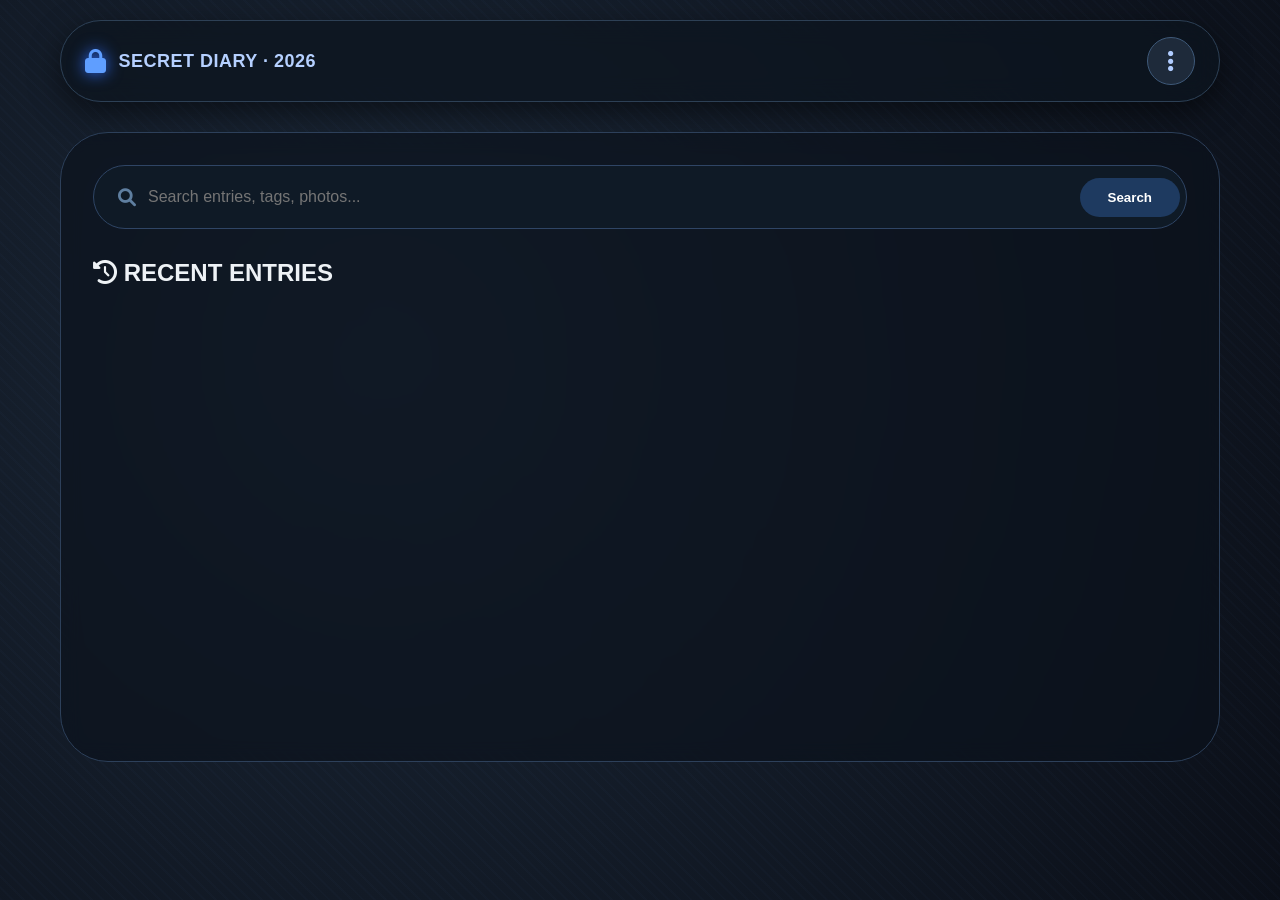
==== commit a52b50bd: "Update index.html" ====
--- a/public/index.html
+++ b/public/index.html
@@ -3,7 +3,7 @@
 <head>
     <meta charset="UTF-8">
     <meta name="viewport" content="width=device-width, initial-scale=1.0">
-    <title>Secret Vault · encrypted diary</title>
+    <title>SECRET DIARY · vault</title>
     <style>
         * {
             margin: 0;
@@ -13,21 +13,19 @@
         }
 
         body {
-            background: #0a0c10;
-            color: #e4e6eb;
+            background: #0a0c15;
+            color: #eef2f6;
             min-height: 100vh;
-            display: flex;
-            flex-direction: column;
-        }
-
-        /* glassmorphic vault aesthetic */
+        }
+
+        /* vault background */
         .vault-bg {
             position: fixed;
             top: 0;
             left: 0;
             width: 100%;
             height: 100%;
-            background: radial-gradient(circle at 20% 30%, #1a2a3a, #0b0e14);
+            background: radial-gradient(circle at 30% 40%, #1a2635, #0b0f18);
             z-index: -2;
         }
 
@@ -38,282 +36,165 @@
             left: 0;
             width: 100%;
             height: 100%;
-            background: url('data:image/svg+xml;utf8,<svg xmlns="http://www.w3.org/2000/svg" viewBox="0 0 100 100" opacity="0.05"><path d="M20 20 L80 20 L80 80 L20 80 Z" stroke="%23aaccff" stroke-width="0.5" fill="none"/><circle cx="50" cy="50" r="15" stroke="%23aaccff" stroke-width="0.5" fill="none"/></svg>') repeat;
+            background: repeating-linear-gradient(45deg, rgba(100, 150, 255, 0.02) 0px, rgba(100, 150, 255, 0.02) 2px, transparent 2px, transparent 8px);
             pointer-events: none;
         }
 
         .container {
-            max-width: 1400px;
+            max-width: 1200px;
             margin: 0 auto;
             padding: 20px;
             position: relative;
             z-index: 2;
-            width: 100%;
-        }
-
-        /* header with vault status */
-        .header {
+        }
+
+        /* top bar */
+        .top-bar {
             display: flex;
             justify-content: space-between;
             align-items: center;
             padding: 16px 24px;
-            background: rgba(18, 25, 35, 0.7);
+            background: rgba(12, 20, 30, 0.7);
             backdrop-filter: blur(12px);
             -webkit-backdrop-filter: blur(12px);
-            border: 1px solid rgba(100, 150, 255, 0.15);
-            border-radius: 40px;
+            border: 1px solid #2d4055;
+            border-radius: 60px;
             margin-bottom: 30px;
-            box-shadow: 0 8px 32px rgba(0, 0, 0, 0.4);
+            box-shadow: 0 10px 30px rgba(0, 0, 0, 0.5);
         }
 
         .logo {
             display: flex;
             align-items: center;
-            gap: 10px;
-            font-weight: 500;
-            letter-spacing: 0.3px;
+            gap: 12px;
+            font-size: 18px;
+            font-weight: 600;
+            letter-spacing: 0.5px;
+            color: #b5d0ff;
         }
 
         .logo i {
+            color: #5f9eff;
             font-size: 24px;
-            color: #70b0ff;
-            filter: drop-shadow(0 0 8px #3f6eff55);
-        }
-
-        .vault-badge {
-            background: #1e2a3a;
-            padding: 8px 16px;
-            border-radius: 100px;
-            border-left: 3px solid #50c878;
-            font-size: 14px;
-            display: flex;
-            align-items: center;
-            gap: 8px;
-            color: #b0d0ff;
-        }
-
-        .status-dot {
-            width: 10px;
-            height: 10px;
-            background: #50c878;
-            border-radius: 50%;
-            box-shadow: 0 0 12px #50c878;
-        }
-
-        /* navigation tabs */
-        .tabs {
-            display: flex;
-            gap: 8px;
-            flex-wrap: wrap;
-            margin-bottom: 28px;
-            padding: 8px;
-            background: rgba(12, 20, 28, 0.6);
-            backdrop-filter: blur(8px);
-            border-radius: 60px;
-            border: 1px solid #2a3a4a;
-        }
-
-        .tab {
-            padding: 12px 24px;
-            border-radius: 40px;
-            background: transparent;
-            border: none;
-            color: #9aaec9;
-            font-weight: 500;
-            font-size: 15px;
+            filter: drop-shadow(0 0 8px #2f6eff);
+        }
+
+        .menu-dots {
+            position: relative;
             cursor: pointer;
-            transition: 0.2s;
-            display: flex;
-            align-items: center;
-            gap: 8px;
-        }
-
-        .tab i {
-            font-size: 18px;
-        }
-
-        .tab:hover {
-            background: rgba(60, 100, 200, 0.15);
-            color: white;
-        }
-
-        .tab.active {
-            background: #2b3f5c;
-            color: white;
-            box-shadow: 0 4px 12px #1e3a5f;
-        }
-
-        /* main grid layout */
-        .dashboard {
-            display: grid;
-            grid-template-columns: 320px 1fr;
-            gap: 24px;
-        }
-
-        /* left panel - calendar & heatmap & tags */
-        .left-panel {
-            display: flex;
-            flex-direction: column;
-            gap: 24px;
-        }
-
-        .card {
-            background: rgba(20, 28, 40, 0.7);
-            backdrop-filter: blur(16px);
-            -webkit-backdrop-filter: blur(16px);
-            border: 1px solid #2f4055;
-            border-radius: 32px;
-            padding: 24px 20px;
-            box-shadow: 0 18px 40px -10px black;
-        }
-
-        .card-title {
-            font-size: 16px;
-            font-weight: 600;
-            text-transform: uppercase;
-            letter-spacing: 1px;
-            color: #b0c8ff;
-            margin-bottom: 20px;
-            display: flex;
-            align-items: center;
-            gap: 8px;
-        }
-
-        /* calendar */
-        .calendar-header {
-            display: flex;
-            justify-content: space-between;
-            align-items: center;
-            margin-bottom: 20px;
-        }
-
-        .calendar-month {
-            font-weight: 600;
-            font-size: 18px;
-        }
-
-        .calendar-grid {
-            display: grid;
-            grid-template-columns: repeat(7, 1fr);
-            gap: 6px;
-            text-align: center;
-            font-size: 13px;
-        }
-
-        .calendar-day {
-            aspect-ratio: 1;
+            width: 48px;
+            height: 48px;
             display: flex;
             align-items: center;
             justify-content: center;
+            border-radius: 50%;
+            background: #1e2a3a;
+            border: 1px solid #3f5a7a;
+            transition: 0.2s;
+        }
+
+        .menu-dots:hover {
+            background: #2a3c54;
+            border-color: #6d9eff;
+        }
+
+        .menu-dots i {
+            font-size: 24px;
+            color: #b0ccff;
+        }
+
+        /* dropdown menu */
+        .dropdown-menu {
+            position: absolute;
+            top: 80px;
+            right: 20px;
+            width: 260px;
+            background: #141e2c;
+            border: 1px solid #3f5f88;
             border-radius: 30px;
-            background: rgba(255,255,255,0.02);
+            padding: 12px 0;
+            backdrop-filter: blur(20px);
+            box-shadow: 0 20px 40px rgba(0, 0, 0, 0.6);
+            display: none;
+            z-index: 100;
+        }
+
+        .dropdown-menu.show {
+            display: block;
+        }
+
+        .menu-item {
+            padding: 16px 24px;
+            display: flex;
+            align-items: center;
+            gap: 16px;
+            color: #d0e0ff;
+            transition: 0.1s;
             cursor: pointer;
-            transition: 0.1s;
-            font-weight: 400;
-        }
-
-        .calendar-day.has-entry {
-            background: #2b4f8e;
+            font-size: 16px;
+        }
+
+        .menu-item i {
+            width: 24px;
+            color: #6d9eff;
+        }
+
+        .menu-item:hover {
+            background: #1f3147;
             color: white;
-            font-weight: 600;
-            box-shadow: 0 0 10px #3f7fff;
-        }
-
-        .calendar-day.today {
-            border: 2px solid #70b0ff;
-        }
-
-        .calendar-day:hover {
-            background: #3a506e;
-        }
-
-        /* heatmap */
-        .heatmap-grid {
-            display: flex;
-            flex-direction: column;
-            gap: 8px;
-        }
-
-        .heatmap-row {
-            display: flex;
-            gap: 8px;
+        }
+
+        .menu-divider {
+            height: 1px;
+            background: #2f4560;
+            margin: 8px 0;
+        }
+
+        /* main content area */
+        .main-content {
+            background: rgba(10, 18, 28, 0.6);
+            backdrop-filter: blur(10px);
+            -webkit-backdrop-filter: blur(10px);
+            border: 1px solid #2d405a;
+            border-radius: 48px;
+            padding: 32px;
+            min-height: 70vh;
+        }
+
+        /* search bar */
+        .search-section {
+            margin-bottom: 30px;
+            display: flex;
+            gap: 12px;
+        }
+
+        .search-box {
+            flex: 1;
+            display: flex;
             align-items: center;
-        }
-
-        .heatmap-cell {
-            width: 24px;
-            height: 24px;
-            border-radius: 6px;
-            background: #19232e;
-            transition: 0.1s;
-        }
-
-        .heatmap-cell[data-level="1"] { background: #1e3a5f; }
-        .heatmap-cell[data-level="2"] { background: #2b4f8e; }
-        .heatmap-cell[data-level="3"] { background: #3f7fff; }
-        .heatmap-cell[data-level="4"] { background: #70b0ff; box-shadow: 0 0 10px #3f7fff; }
-
-        /* tags cloud */
-        .tags-cloud {
-            display: flex;
-            flex-wrap: wrap;
-            gap: 10px;
-        }
-
-        .tag-item {
-            background: #1e2e42;
-            padding: 8px 18px;
-            border-radius: 50px;
-            font-size: 14px;
-            border: 1px solid #3f5a7a;
-            cursor: pointer;
-            transition: 0.1s;
-            display: flex;
-            align-items: center;
-            gap: 6px;
-        }
-
-        .tag-item.active {
-            background: #3f7fff;
-            border-color: #aac9ff;
-        }
-
-        .tag-item .count {
-            background: #00000033;
-            border-radius: 20px;
-            padding: 2px 8px;
-            font-size: 12px;
-        }
-
-        /* right panel - entries & gallery */
-        .right-panel {
-            display: flex;
-            flex-direction: column;
-            gap: 24px;
-        }
-
-        .search-bar {
-            display: flex;
-            gap: 12px;
-            background: rgba(10, 18, 28, 0.7);
+            background: #0f1a26;
+            border: 1px solid #2f4565;
             border-radius: 60px;
             padding: 6px 6px 6px 24px;
-            border: 1px solid #2e4258;
-            align-items: center;
-        }
-
-        .search-bar input {
+        }
+
+        .search-box i {
+            color: #5f7fa0;
+            font-size: 18px;
+        }
+
+        .search-box input {
             flex: 1;
             background: transparent;
             border: none;
+            padding: 16px 12px;
             color: white;
-            font-size: 15px;
-            padding: 12px 0;
+            font-size: 16px;
             outline: none;
         }
 
-        .search-bar button {
-            background: #2b4058;
+        .search-box button {
+            background: #1e3a60;
             border: none;
             color: white;
             padding: 12px 28px;
@@ -323,439 +204,645 @@
             transition: 0.1s;
         }
 
-        .search-bar button:hover {
-            background: #3f5f80;
-        }
-
-        /* entry form */
-        .entry-form {
-            background: rgba(25, 35, 50, 0.8);
+        .search-box button:hover {
+            background: #2b4f80;
+        }
+
+        /* date mark indicators */
+        .date-marks {
+            display: flex;
+            gap: 4px;
+            margin: 10px 0;
+            flex-wrap: wrap;
+        }
+
+        .mark-dot {
+            width: 30px;
+            height: 30px;
+            border-radius: 50%;
+            display: flex;
+            align-items: center;
+            justify-content: center;
+            font-size: 12px;
+            background: #1e2f40;
+            color: #a0b8d0;
+            position: relative;
+        }
+
+        .mark-dot.has-entry {
+            background: #1e4a7a;
+            color: white;
+            box-shadow: 0 0 10px #2f6fcf;
+        }
+
+        .mark-dot.has-multiple {
+            background: #3f7fff;
+            font-weight: bold;
+            box-shadow: 0 0 15px #3f7fff;
+        }
+
+        .mark-dot.special {
+            border: 2px solid gold;
+        }
+
+        /* daily diary card */
+        .diary-card {
+            background: #0f1a28;
+            border: 1px solid #2e4a70;
             border-radius: 40px;
             padding: 28px;
-            border: 1px solid #3e5770;
-        }
-
-        .form-row {
-            margin-bottom: 18px;
-        }
-
-        .form-row input, .form-row textarea, .form-row select {
+            margin-bottom: 30px;
+        }
+
+        .diary-header {
+            display: flex;
+            justify-content: space-between;
+            align-items: center;
+            margin-bottom: 25px;
+            padding-bottom: 15px;
+            border-bottom: 1px solid #2f4565;
+        }
+
+        .diary-date {
+            font-size: 24px;
+            font-weight: 600;
+            color: #b0d0ff;
+        }
+
+        .back-btn {
+            background: #1e2e42;
+            border: none;
+            color: #b0ccff;
+            padding: 10px 22px;
+            border-radius: 40px;
+            cursor: pointer;
+            display: flex;
+            align-items: center;
+            gap: 8px;
+        }
+
+        .diary-summary {
+            display: grid;
+            grid-template-columns: repeat(auto-fit, minmax(150px, 1fr));
+            gap: 20px;
+            background: #0b131f;
+            border-radius: 32px;
+            padding: 22px;
+            margin-bottom: 25px;
+        }
+
+        .summary-item {
+            display: flex;
+            align-items: center;
+            gap: 12px;
+            color: #b5d0f0;
+        }
+
+        .summary-item i {
+            font-size: 24px;
+            color: #5f9eff;
+        }
+
+        .diary-subject {
+            font-size: 28px;
+            font-weight: 600;
+            margin-bottom: 20px;
+            color: white;
+            padding-left: 10px;
+            border-left: 6px solid #3f7fff;
+        }
+
+        .diary-entry {
+            background: #0b131f;
+            border-radius: 32px;
+            padding: 28px;
+            margin-bottom: 25px;
+            line-height: 1.8;
+            font-size: 17px;
+            color: #d0e2ff;
+            white-space: pre-wrap;
+        }
+
+        /* photo grid with tags */
+        .photo-grid {
+            display: grid;
+            grid-template-columns: repeat(auto-fill, minmax(160px, 1fr));
+            gap: 20px;
+            margin: 25px 0;
+        }
+
+        .photo-item {
+            background: #0f1a28;
+            border-radius: 24px;
+            overflow: hidden;
+            border: 1px solid #2f4a70;
+            transition: 0.2s;
+            cursor: pointer;
+        }
+
+        .photo-item:hover {
+            transform: translateY(-4px);
+            border-color: #6d9eff;
+            box-shadow: 0 10px 25px #00000080;
+        }
+
+        .photo-img {
             width: 100%;
-            background: #1e2b3b;
-            border: 1px solid #3d556d;
-            border-radius: 24px;
-            padding: 16px 22px;
-            color: white;
-            font-size: 15px;
-            outline: none;
-            transition: 0.1s;
-        }
-
-        .form-row textarea {
-            min-height: 140px;
-            resize: vertical;
-        }
-
-        .form-row input:focus, .form-row textarea:focus {
-            border-color: #70b0ff;
-            box-shadow: 0 0 0 2px #1e4f8e;
-        }
-
-        .tag-selector {
+            aspect-ratio: 1;
+            background: #1a2b40;
+            display: flex;
+            align-items: center;
+            justify-content: center;
+            font-size: 48px;
+        }
+
+        .photo-caption {
+            padding: 12px;
+            font-size: 14px;
+            font-weight: 500;
+        }
+
+        .photo-tags {
+            padding: 0 12px 12px;
             display: flex;
             flex-wrap: wrap;
-            gap: 8px;
-            margin-top: 12px;
-        }
-
-        .tag-option {
-            background: #1e2e42;
-            padding: 8px 16px;
+            gap: 6px;
+        }
+
+        .photo-tag {
+            background: #1a314a;
+            padding: 4px 10px;
+            border-radius: 30px;
+            font-size: 11px;
+            color: #b0d0ff;
+        }
+
+        /* tags cloud */
+        .tags-cloud {
+            display: flex;
+            flex-wrap: wrap;
+            gap: 12px;
+            margin: 20px 0;
+        }
+
+        .tag-pill {
+            background: #162433;
+            padding: 10px 20px;
             border-radius: 40px;
-            font-size: 13px;
-            cursor: pointer;
-            border: 1px solid #3f5a7a;
-            user-select: none;
-        }
-
-        .tag-option.selected {
-            background: #3f7fff;
-            border-color: white;
-        }
-
-        .file-upload {
-            border: 2px dashed #3f5a7a;
-            border-radius: 30px;
-            padding: 32px;
-            text-align: center;
+            border: 1px solid #2f4f7a;
+            font-size: 14px;
             cursor: pointer;
             transition: 0.1s;
         }
 
-        .file-upload:hover {
-            border-color: #70b0ff;
-            background: #1b2a3f;
-        }
-
-        .btn-primary {
-            background: #2f5a9c;
-            border: none;
+        .tag-pill:hover {
+            background: #1f3d60;
+            border-color: #6d9eff;
+        }
+
+        .tag-pill.active {
+            background: #2b4f8e;
+            border-color: #aac9ff;
             color: white;
-            padding: 16px 32px;
-            border-radius: 40px;
+        }
+
+        /* year view */
+        .year-stats {
+            background: #0b131f;
+            border-radius: 32px;
+            padding: 28px;
+            margin-bottom: 30px;
+        }
+
+        .month-bar {
+            display: flex;
+            align-items: center;
+            gap: 15px;
+            margin: 15px 0;
+        }
+
+        .month-name {
+            width: 50px;
             font-weight: 600;
-            font-size: 16px;
-            cursor: pointer;
-            width: 100%;
-            transition: 0.1s;
-            box-shadow: 0 4px 20px #1f3f6e;
-        }
-
-        .btn-primary:hover {
-            background: #3f6fc9;
-        }
-
-        /* entries timeline */
-        .entries-timeline {
-            display: flex;
-            flex-direction: column;
-            gap: 16px;
-            max-height: 500px;
-            overflow-y: auto;
-            padding-right: 8px;
-        }
-
-        .entry-card {
-            background: rgba(28, 38, 52, 0.7);
-            backdrop-filter: blur(4px);
-            border-radius: 28px;
-            padding: 22px;
-            border-left: 6px solid #3f7fff;
-            border: 1px solid #2e4560;
-            transition: 0.1s;
-            cursor: pointer;
-        }
-
-        .entry-card:hover {
-            background: #223449;
-            border-color: #70b0ff;
-        }
-
-        .entry-header {
-            display: flex;
-            justify-content: space-between;
-            margin-bottom: 12px;
-            align-items: center;
-        }
-
-        .entry-date {
             color: #b0d0ff;
+        }
+
+        .bar-container {
+            flex: 1;
+            height: 30px;
+            background: #1e2c40;
+            border-radius: 20px;
+            overflow: hidden;
+        }
+
+        .bar-fill {
+            height: 100%;
+            background: linear-gradient(90deg, #2f6fcf, #6fafff);
+            border-radius: 20px;
+            width: 0%;
+        }
+
+        .month-stats {
+            width: 120px;
             font-size: 14px;
-        }
-
-        .entry-tags {
-            display: flex;
-            gap: 6px;
-            flex-wrap: wrap;
-        }
-
-        .entry-tag {
-            background: #1e3a5f;
-            padding: 4px 12px;
-            border-radius: 30px;
-            font-size: 12px;
-        }
-
-        .entry-title {
-            font-size: 20px;
-            font-weight: 600;
-            margin-bottom: 8px;
-        }
-
-        .entry-preview {
             color: #a0b8d0;
-            font-size: 15px;
-            margin-bottom: 16px;
-            line-height: 1.5;
-        }
-
-        .entry-images {
-            display: flex;
-            gap: 10px;
-            flex-wrap: wrap;
-            margin: 12px 0;
-        }
-
-        .entry-thumb {
-            width: 70px;
-            height: 70px;
-            border-radius: 18px;
-            object-fit: cover;
-            background: #1f3143;
-        }
-
-        .entry-footer {
-            display: flex;
-            gap: 16px;
-            justify-content: flex-end;
-        }
-
-        .entry-footer button {
-            background: transparent;
-            border: none;
-            color: #b0c8ff;
-            cursor: pointer;
-            font-size: 14px;
-            display: flex;
-            align-items: center;
-            gap: 6px;
-            padding: 6px 12px;
-            border-radius: 30px;
-        }
-
-        .entry-footer button:hover {
-            background: #1e3f60;
-            color: white;
-        }
-
-        /* gallery grid */
-        .gallery-grid {
+        }
+
+        /* heatmap grid */
+        .heatmap-grid {
             display: grid;
-            grid-template-columns: repeat(auto-fill, minmax(150px, 1fr));
-            gap: 16px;
-            margin-top: 20px;
-        }
-
-        .gallery-item {
+            grid-template-columns: repeat(53, 1fr);
+            gap: 4px;
+            margin: 30px 0;
+            overflow-x: auto;
+        }
+
+        .heatmap-cell {
             aspect-ratio: 1;
-            border-radius: 24px;
-            background: #1a2b3c;
-            overflow: hidden;
-            position: relative;
-            border: 1px solid #3a5770;
-        }
-
-        .gallery-item img {
-            width: 100%;
-            height: 100%;
-            object-fit: cover;
-        }
-
-        /* modal for secret view */
+            background: #162434;
+            border-radius: 4px;
+            min-width: 12px;
+        }
+
+        .heatmap-cell[data-level="1"] { background: #1a3a5a; }
+        .heatmap-cell[data-level="2"] { background: #2b4f8e; }
+        .heatmap-cell[data-level="3"] { background: #3f7fff; }
+        .heatmap-cell[data-level="4"] { background: #7fb5ff; box-shadow: 0 0 8px #3f7fff; }
+
+        /* modal for full view */
         .modal {
             display: none;
             position: fixed;
             top: 0; left: 0; width: 100%; height: 100%;
-            background: rgba(0,0,0,0.8);
-            backdrop-filter: blur(12px);
+            background: rgba(0,0,0,0.9);
+            backdrop-filter: blur(16px);
             align-items: center;
             justify-content: center;
             z-index: 1000;
         }
 
         .modal-content {
-            background: #1f2a38;
+            background: #121e2c;
             border-radius: 48px;
-            max-width: 600px;
+            max-width: 900px;
             width: 90%;
-            padding: 36px;
+            max-height: 85vh;
+            overflow-y: auto;
+            padding: 32px;
             border: 1px solid #5f8ad0;
-            box-shadow: 0 30px 60px #00000080;
-            max-height: 80vh;
-            overflow-y: auto;
+        }
+
+        .photo-full {
+            width: 100%;
+            max-height: 60vh;
+            object-fit: contain;
+            border-radius: 32px;
+            background: #0b121c;
         }
 
         .close-modal {
             float: right;
-            font-size: 28px;
+            font-size: 32px;
             cursor: pointer;
-            color: #9ab0d0;
-        }
-
-        .secret-doc {
-            background: #0f1a24;
-            border-radius: 32px;
-            padding: 30px;
-            font-family: 'Courier New', monospace;
-            border: 1px solid gold;
-            box-shadow: 0 0 30px #ffd96655;
-            position: relative;
-        }
-
-        .secret-doc::before {
-            content: '🔒 SECRET DOCUMENT';
-            position: absolute;
-            top: -12px;
-            left: 30px;
-            background: #0f1a24;
-            padding: 0 15px;
-            color: #ffd966;
-            font-size: 14px;
-        }
-
-        @media (max-width: 900px) {
-            .dashboard { grid-template-columns: 1fr; }
+            color: #a0b8d0;
+        }
+
+        /* write form */
+        .write-form {
+            background: #0f1a28;
+            border-radius: 40px;
+            padding: 32px;
+        }
+
+        .form-group {
+            margin-bottom: 25px;
+        }
+
+        .form-group label {
+            display: block;
+            margin-bottom: 10px;
+            color: #b0d0ff;
+            font-weight: 500;
+        }
+
+        .form-control {
+            width: 100%;
+            background: #1a2a3c;
+            border: 1px solid #2f4a70;
+            border-radius: 30px;
+            padding: 16px 22px;
+            color: white;
+            font-size: 16px;
+            outline: none;
+        }
+
+        textarea.form-control {
+            min-height: 150px;
+            resize: vertical;
+        }
+
+        .mood-selector {
+            display: flex;
+            gap: 15px;
+            flex-wrap: wrap;
+        }
+
+        .mood-option {
+            background: #1a2a3c;
+            padding: 12px 24px;
+            border-radius: 40px;
+            cursor: pointer;
+            border: 1px solid #2f4a70;
+        }
+
+        .mood-option.selected {
+            background: #2b4f8e;
+            border-color: #aac9ff;
+        }
+
+        .btn-primary {
+            background: #1e4a8f;
+            border: none;
+            color: white;
+            padding: 18px 36px;
+            border-radius: 50px;
+            font-weight: 600;
+            font-size: 18px;
+            cursor: pointer;
+            width: 100%;
+            transition: 0.1s;
+        }
+
+        .btn-primary:hover {
+            background: #2f6fcf;
+        }
+
+        .hidden {
+            display: none;
         }
     </style>
-    <!-- font awesome icons -->
     <link rel="stylesheet" href="https://cdnjs.cloudflare.com/ajax/libs/font-awesome/6.0.0-beta3/css/all.min.css">
 </head>
 <body>
     <div class="vault-bg"></div>
     <div class="container">
-        <!-- header -->
-        <div class="header">
+        <!-- top bar with 3-dot menu -->
+        <div class="top-bar">
             <div class="logo">
                 <i class="fas fa-lock"></i>
-                <span>SECRET VAULT · encrypted diary</span>
-            </div>
-            <div class="vault-badge">
-                <span class="status-dot"></span>
-                <span>VAULT CONNECTED · AES-256</span>
-                <i class="fas fa-shield-alt"></i>
+                <span>SECRET DIARY · 2026</span>
+            </div>
+            <div class="menu-dots" id="menuDots">
+                <i class="fas fa-ellipsis-v"></i>
             </div>
         </div>
 
-        <!-- tabs navigation -->
-        <div class="tabs" id="tabContainer">
-            <button class="tab active" data-tab="timeline"><i class="fas fa-stream"></i> Timeline</button>
-            <button class="tab" data-tab="gallery"><i class="fas fa-images"></i> Gallery</button>
-            <button class="tab" data-tab="calendar"><i class="fas fa-calendar-alt"></i> Calendar</button>
-            <button class="tab" data-tab="tags"><i class="fas fa-tags"></i> Tags</button>
-            <button class="tab" data-tab="search"><i class="fas fa-search"></i> Search</button>
-            <button class="tab" data-tab="secret"><i class="fas fa-file-secret"></i> Secret Doc</button>
+        <!-- dropdown menu -->
+        <div class="dropdown-menu" id="dropdownMenu">
+            <div class="menu-item" data-view="timeline">
+                <i class="fas fa-stream"></i> Timeline
+            </div>
+            <div class="menu-item" data-view="daily">
+                <i class="fas fa-calendar-day"></i> Daily Diary
+            </div>
+            <div class="menu-item" data-view="gallery">
+                <i class="fas fa-images"></i> Gallery
+            </div>
+            <div class="menu-item" data-view="year">
+                <i class="fas fa-calendar-alt"></i> Year View
+            </div>
+            <div class="menu-item" data-view="tags">
+                <i class="fas fa-tags"></i> Tags
+            </div>
+            <div class="menu-divider"></div>
+            <div class="menu-item" data-view="write">
+                <i class="fas fa-pen"></i> Write New
+            </div>
+            <div class="menu-item" data-view="secret">
+                <i class="fas fa-file-secret"></i> Secret Doc
+            </div>
         </div>
 
-        <!-- main dashboard -->
-        <div class="dashboard">
-            <!-- LEFT PANEL: calendar heatmap + tags (always visible but collapsible) -->
-            <div class="left-panel">
-                <!-- calendar card -->
-                <div class="card">
-                    <div class="card-title"><i class="fas fa-calendar"></i> TIME CAPSULE</div>
-                    <div class="calendar-header">
-                        <button id="prevMonth"><i class="fas fa-chevron-left"></i></button>
-                        <span class="calendar-month" id="currentMonth">March 2026</span>
-                        <button id="nextMonth"><i class="fas fa-chevron-right"></i></button>
-                    </div>
-                    <div class="calendar-grid" id="calendarGrid">
-                        <!-- JS will fill -->
-                    </div>
-                </div>
-
-                <!-- heatmap card -->
-                <div class="card">
-                    <div class="card-title"><i class="fas fa-fire"></i> ENTRY HEATMAP</div>
-                    <div class="heatmap-grid" id="heatmapContainer"></div>
-                </div>
-
-                <!-- tags card -->
-                <div class="card">
-                    <div class="card-title"><i class="fas fa-hashtag"></i> TOP TAGS</div>
-                    <div class="tags-cloud" id="tagsCloud">
-                        <!-- dynamic from entries -->
-                    </div>
-                </div>
-            </div>
-
-            <!-- RIGHT PANEL: dynamic content based on active tab -->
-            <div class="right-panel">
-                <!-- search bar always visible -->
-                <div class="search-bar">
-                    <i class="fas fa-search" style="color: #6080b0;"></i>
-                    <input type="text" placeholder="Search memories, tags, or date..." id="searchInput">
+        <!-- main content area - changes based on selection -->
+        <div class="main-content" id="mainContent">
+            <!-- search bar always visible -->
+            <div class="search-section">
+                <div class="search-box">
+                    <i class="fas fa-search"></i>
+                    <input type="text" id="searchInput" placeholder="Search entries, tags, photos...">
                     <button id="searchBtn">Search</button>
                 </div>
-
-                <!-- NEW ENTRY FORM (always visible) -->
-                <div class="entry-form" id="entryForm">
-                    <div class="form-row">
-                        <input type="text" placeholder="Title / idea" id="entryTitle">
-                    </div>
-                    <div class="form-row">
-                        <textarea placeholder="Write your secret entry... (supports #tags)" id="entryContent"></textarea>
-                    </div>
-                    <div class="form-row">
-                        <select id="entryCategory">
-                            <option value="personal">💭 Personal</option>
-                            <option value="ideas">💡 Ideas</option>
-                            <option value="work">📁 Work</option>
-                            <option value="travel">✈️ Travel</option>
-                            <option value="secret">🔒 Secret</option>
-                        </select>
-                    </div>
-                    <div class="form-row">
-                        <div class="tag-selector" id="inlineTagSelector">
-                            <span class="tag-option" data-tag="ideas">#ideas</span>
-                            <span class="tag-option" data-tag="dreams">#dreams</span>
-                            <span class="tag-option" data-tag="poetry">#poetry</span>
-                            <span class="tag-option" data-tag="project">#project</span>
-                            <span class="tag-option" data-tag="memory">#memory</span>
+            </div>
+
+            <!-- TIMELINE VIEW (default) -->
+            <div id="timelineView">
+                <h2 style="margin-bottom: 25px;"><i class="fas fa-history"></i> RECENT ENTRIES</h2>
+                
+                <!-- date marks indicator -->
+                <div class="date-marks" id="dateMarks">
+                    <!-- JS will populate -->
+                </div>
+
+                <!-- entries list -->
+                <div id="entriesList" style="display: flex; flex-direction: column; gap: 20px;"></div>
+            </div>
+
+            <!-- DAILY DIARY VIEW (hidden by default) -->
+            <div id="dailyView" class="hidden">
+                <div id="dailyDiaryContent">
+                    <!-- JS will populate daily diary -->
+                </div>
+            </div>
+
+            <!-- GALLERY VIEW -->
+            <div id="galleryView" class="hidden">
+                <h2 style="margin-bottom: 25px;"><i class="fas fa-images"></i> PHOTO GALLERY</h2>
+                
+                <!-- tag filter for gallery -->
+                <div class="tags-cloud" id="galleryTagFilter"></div>
+                
+                <!-- photo grid -->
+                <div class="photo-grid" id="galleryGrid"></div>
+            </div>
+
+            <!-- YEAR VIEW -->
+            <div id="yearView" class="hidden">
+                <h2 style="margin-bottom: 25px;"><i class="fas fa-calendar-alt"></i> 2026 · YEAR IN MEMORIES</h2>
+                
+                <!-- year stats -->
+                <div class="year-stats" id="yearStats"></div>
+                
+                <!-- heatmap -->
+                <h3 style="margin: 30px 0 20px;">🔥 ENTRY HEATMAP</h3>
+                <div class="heatmap-grid" id="yearHeatmap"></div>
+                
+                <!-- top photos -->
+                <h3 style="margin: 30px 0 20px;">📸 TOP PHOTOS OF 2026</h3>
+                <div class="photo-grid" id="topPhotosGrid"></div>
+            </div>
+
+            <!-- TAGS VIEW -->
+            <div id="tagsView" class="hidden">
+                <h2 style="margin-bottom: 25px;"><i class="fas fa-tags"></i> ALL TAGS</h2>
+                <div class="tags-cloud" id="allTagsCloud"></div>
+                <div id="taggedEntries" style="margin-top: 30px;"></div>
+            </div>
+
+            <!-- WRITE NEW VIEW -->
+            <div id="writeView" class="hidden">
+                <div class="write-form">
+                    <h2 style="margin-bottom: 30px;"><i class="fas fa-pen"></i> WRITE NEW ENTRY</h2>
+                    
+                    <div class="form-group">
+                        <label>📅 DATE</label>
+                        <input type="date" class="form-control" id="entryDate" value="2026-03-04">
+                    </div>
+
+                    <div class="form-group">
+                        <label>📝 SUBJECT</label>
+                        <input type="text" class="form-control" id="entrySubject" placeholder="What happened today?">
+                    </div>
+
+                    <div class="form-group">
+                        <label>📖 ENTRY</label>
+                        <textarea class="form-control" id="entryText" placeholder="Write your story..."></textarea>
+                    </div>
+
+                    <div class="form-group">
+                        <label>😊 MOOD</label>
+                        <div class="mood-selector" id="moodSelector">
+                            <span class="mood-option" data-mood="happy">😊 Happy</span>
+                            <span class="mood-option" data-mood="neutral">😐 Neutral</span>
+                            <span class="mood-option" data-mood="sad">😢 Sad</span>
+                            <span class="mood-option" data-mood="excited">🤩 Excited</span>
+                            <span class="mood-option" data-mood="tired">😴 Tired</span>
                         </div>
                     </div>
-                    <div class="form-row">
-                        <div class="file-upload" id="fileUploadArea">
-                            <i class="fas fa-cloud-upload-alt" style="font-size: 32px; margin-bottom: 10px;"></i>
-                            <p>Drag photos or click to upload (stored in R2)</p>
+
+                    <div class="form-group">
+                        <label>📍 LOCATION</label>
+                        <input type="text" class="form-control" id="entryLocation" placeholder="Where were you?">
+                    </div>
+
+                    <div class="form-group">
+                        <label>🏷️ TAGS (comma separated)</label>
+                        <input type="text" class="form-control" id="entryTags" placeholder="#memories #daily #2026">
+                    </div>
+
+                    <div class="form-group">
+                        <label>📸 PHOTOS</label>
+                        <div style="border: 2px dashed #2f4a70; border-radius: 40px; padding: 40px; text-align: center; cursor: pointer;" id="photoUploadArea">
+                            <i class="fas fa-cloud-upload-alt" style="font-size: 48px; color: #5f9eff; margin-bottom: 15px;"></i>
+                            <p>Drag & drop photos or click to upload</p>
                             <input type="file" id="fileInput" multiple accept="image/*" hidden>
                         </div>
-                        <div id="uploadPreview" style="display: flex; gap: 10px; flex-wrap: wrap; margin-top: 15px;"></div>
-                    </div>
-                    <button class="btn-primary" id="saveEntryBtn"><i class="fas fa-lock"></i> ENCRYPT & SAVE TO VAULT</button>
+                        <div id="uploadPreview" style="display: flex; gap: 15px; flex-wrap: wrap; margin-top: 20px;"></div>
+                    </div>
+
+                    <button class="btn-primary" id="saveEntryBtn"><i class="fas fa-lock"></i> SAVE TO VAULT</button>
                 </div>
-
-                <!-- entries timeline (shown by default) -->
-                <div id="timelineView" style="display: block;">
-                    <h3 style="margin-bottom: 20px;"><i class="fas fa-history"></i> RECENT ENTRIES</h3>
-                    <div class="entries-timeline" id="entriesList">
-                        <!-- dynamic from kv -->
-                    </div>
-                </div>
-
-                <!-- gallery view (hidden) -->
-                <div id="galleryView" style="display: none;">
-                    <h3 style="margin-bottom: 20px;"><i class="fas fa-images"></i> IMAGE GALLERY (R2)</h3>
-                    <div class="gallery-grid" id="galleryGrid"></div>
-                </div>
-
-                <!-- search results view (hidden) -->
-                <div id="searchView" style="display: none;">
-                    <h3 style="margin-bottom: 20px;"><i class="fas fa-search"></i> SEARCH RESULTS</h3>
-                    <div class="entries-timeline" id="searchResults"></div>
-                </div>
-
-                <!-- secret document view (hidden) -->
-                <div id="secretView" style="display: none;">
-                    <div class="secret-doc">
-                        <h2 style="color: #ffd966; margin-bottom: 20px;">📜 ULTRA SECRET</h2>
-                        <p style="margin-bottom: 20px;">This document is client-side encrypted. Only you can read it.</p>
-                        <textarea id="secretText" placeholder="Write your most private thoughts..." style="width:100%; background:#09131c; border:1px solid #576b83; border-radius:20px; padding:20px; color:white; min-height:150px;"></textarea>
-                        <button class="btn-primary" id="saveSecretBtn" style="margin-top:20px;"><i class="fas fa-lock"></i> SAVE SECRET (local encrypted)</button>
-                    </div>
+            </div>
+
+            <!-- SECRET DOC VIEW -->
+            <div id="secretView" class="hidden">
+                <div style="background: #0a121e; border-radius: 48px; padding: 40px; border: 2px solid gold;">
+                    <h2 style="color: gold; margin-bottom: 25px;">📜 SECRET DOCUMENT (AES-256)</h2>
+                    <textarea id="secretText" style="width: 100%; background: #0b131f; border: 1px solid #3f5f88; border-radius: 32px; padding: 28px; color: white; min-height: 200px; font-size: 16px;" placeholder="Write your most private thoughts here... This is client-side encrypted."></textarea>
+                    <button class="btn-primary" id="saveSecretBtn" style="margin-top: 25px;"><i class="fas fa-lock"></i> SAVE ENCRYPTED</button>
                 </div>
             </div>
         </div>
     </div>
 
-    <!-- modal for full entry -->
-    <div class="modal" id="entryModal">
+    <!-- modal for full photo/entry view -->
+    <div class="modal" id="fullModal">
         <div class="modal-content">
             <span class="close-modal" id="closeModal">&times;</span>
-            <div id="modalEntryContent"></div>
+            <div id="modalContent"></div>
         </div>
     </div>
 
     <script>
-        // ----------------- CONFIG -----------------
-        const API_BASE = 'https://secretly.yashavanthan22.workers.dev'; // your worker
+        // CONFIG
+        const API_BASE = 'https://secretly.yashavanthan22.workers.dev';
         let allEntries = [];
-        let currentTagFilter = null;
-
-        // ---------- HELPER: fetch entries (list only) ----------
+        let currentView = 'timeline';
+        let selectedDate = '2026-03-04';
+        let selectedMood = 'happy';
+        let photoTags = {}; // track tags per photo
+
+        // ---------- MENU TOGGLE ----------
+        const menuDots = document.getElementById('menuDots');
+        const dropdown = document.getElementById('dropdownMenu');
+
+        menuDots.addEventListener('click', (e) => {
+            e.stopPropagation();
+            dropdown.classList.toggle('show');
+        });
+
+        document.addEventListener('click', () => {
+            dropdown.classList.remove('show');
+        });
+
+        // ---------- MENU ITEM CLICK ----------
+        document.querySelectorAll('.menu-item').forEach(item => {
+            item.addEventListener('click', () => {
+                const view = item.dataset.view;
+                switchView(view);
+                dropdown.classList.remove('show');
+            });
+        });
+
+        function switchView(view) {
+            currentView = view;
+            
+            // hide all views
+            document.getElementById('timelineView').classList.add('hidden');
+            document.getElementById('dailyView').classList.add('hidden');
+            document.getElementById('galleryView').classList.add('hidden');
+            document.getElementById('yearView').classList.add('hidden');
+            document.getElementById('tagsView').classList.add('hidden');
+            document.getElementById('writeView').classList.add('hidden');
+            document.getElementById('secretView').classList.add('hidden');
+            
+            // show selected
+            if (view === 'timeline') {
+                document.getElementById('timelineView').classList.remove('hidden');
+                loadEntries();
+            } else if (view === 'daily') {
+                document.getElementById('dailyView').classList.remove('hidden');
+                showDailyDiary(selectedDate);
+            } else if (view === 'gallery') {
+                document.getElementById('galleryView').classList.remove('hidden');
+                renderGallery();
+            } else if (view === 'year') {
+                document.getElementById('yearView').classList.remove('hidden');
+                renderYearView();
+            } else if (view === 'tags') {
+                document.getElementById('tagsView').classList.remove('hidden');
+                renderTagsView();
+            } else if (view === 'write') {
+                document.getElementById('writeView').classList.remove('hidden');
+            } else if (view === 'secret') {
+                document.getElementById('secretView').classList.remove('hidden');
+                loadSecret();
+            }
+        }
+
+        // ---------- LOAD ENTRIES FROM WORKER ----------
         async function loadEntries() {
             try {
                 const resp = await fetch(`${API_BASE}/list`);
-                const keys = await resp.json();  // {result: [{name: "diary:123", metadata: ...}]}
+                const text = await resp.text();
+                
+                let keys;
+                try {
+                    keys = JSON.parse(text);
+                } catch {
+                    console.log('Raw response:', text);
+                    return;
+                }
+                
                 if (!keys.result) return;
                 
                 const entries = [];
@@ -767,311 +854,425 @@
                         entries.push({ id, ...data });
                     }
                 }
-                // sort by date descending (timestamp from id)
                 entries.sort((a,b) => b.id - a.id);
                 allEntries = entries;
-                renderTimeline();
-                renderTags();
-                renderHeatmap();
-                renderCalendar();
-                renderGallery();
+                
+                // render based on current view
+                if (currentView === 'timeline') {
+                    renderTimeline();
+                    renderDateMarks();
+                } else if (currentView === 'gallery') {
+                    renderGallery();
+                } else if (currentView === 'daily') {
+                    showDailyDiary(selectedDate);
+                }
             } catch (e) {
                 console.error('load error', e);
             }
         }
 
+        // ---------- RENDER DATE MARKS ----------
+        function renderDateMarks() {
+            const marksContainer = document.getElementById('dateMarks');
+            const days = ['S', 'M', 'T', 'W', 'T', 'F', 'S'];
+            let html = '';
+            
+            // get last 14 days
+            for (let i = 13; i >= 0; i--) {
+                const d = new Date();
+                d.setDate(d.getDate() - i);
+                const dateStr = d.toISOString().split('T')[0];
+                const dayName = days[d.getDay()];
+                
+                // count entries for this date
+                const entriesOnDate = allEntries.filter(e => {
+                    const eDate = new Date(parseInt(e.id)).toISOString().split('T')[0];
+                    return eDate === dateStr;
+                });
+                
+                let markClass = 'mark-dot';
+                if (entriesOnDate.length === 1) markClass += ' has-entry';
+                else if (entriesOnDate.length > 1) markClass += ' has-multiple';
+                
+                html += `<div class="${markClass}" title="${dateStr}">${dayName}</div>`;
+            }
+            
+            marksContainer.innerHTML = html;
+        }
+
         // ---------- RENDER TIMELINE ----------
-        function renderTimeline(filterTag = currentTagFilter) {
-            let filtered = allEntries;
-            if (filterTag) {
-                filtered = allEntries.filter(e => e.tags && e.tags.includes(filterTag));
+        function renderTimeline() {
+            const container = document.getElementById('entriesList');
+            
+            if (allEntries.length === 0) {
+                container.innerHTML = '<div style="text-align: center; padding: 60px; color: #7890b0;">No entries yet. Click "Write New" to start.</div>';
+                return;
             }
-            const container = document.getElementById('entriesList');
-            container.innerHTML = filtered.map(e => `
-                <div class="entry-card" data-id="${e.id}">
-                    <div class="entry-header">
-                        <span class="entry-date">${new Date(parseInt(e.id)).toLocaleString()}</span>
-                        <div class="entry-tags">${(e.tags || []).map(t => `<span class="entry-tag">#${t}</span>`).join('')}</div>
-                    </div>
-                    <div class="entry-title">${e.title || 'untitled'}</div>
-                    <div class="entry-preview">${(e.content || '').substring(0, 100)}...</div>
-                    ${e.images ? `<div class="entry-images">${e.images.map(img => `<img src="${img}" class="entry-thumb">`).join('')}</div>` : ''}
-                    <div class="entry-footer">
-                        <button class="edit-entry" data-id="${e.id}"><i class="fas fa-edit"></i> Edit</button>
-                        <button class="delete-entry" data-id="${e.id}"><i class="fas fa-trash"></i> Delete</button>
+            
+            container.innerHTML = allEntries.map(entry => {
+                const date = new Date(parseInt(entry.id));
+                const dateStr = date.toLocaleDateString('en-US', { month: 'short', day: 'numeric', year: 'numeric' });
+                
+                return `
+                    <div class="diary-card" style="cursor: pointer;" onclick="openEntry('${entry.id}')">
+                        <div class="diary-header">
+                            <span class="diary-date">${dateStr}</span>
+                            <span class="summary-item"><i class="fas fa-smile"></i> ${entry.mood || 'happy'}</span>
+                        </div>
+                        <div class="diary-subject">${entry.subject || 'Untitled'}</div>
+                        <div class="diary-entry" style="max-height: 100px; overflow: hidden;">${(entry.entry || '').substring(0, 150)}...</div>
+                        ${entry.photos && entry.photos.length ? `
+                            <div style="display: flex; gap: 10px; margin: 15px 0;">
+                                ${entry.photos.slice(0, 3).map(p => `<div style="width: 60px; height: 60px; background: #1a2a40; border-radius: 16px; display: flex; align-items: center; justify-content: center;"><i class="fas fa-image"></i></div>`).join('')}
+                                ${entry.photos.length > 3 ? `<div style="width: 60px; height: 60px; background: #1a2a40; border-radius: 16px; display: flex; align-items: center; justify-content: center;">+${entry.photos.length-3}</div>` : ''}
+                            </div>
+                        ` : ''}
+                        <div style="display: flex; gap: 8px; flex-wrap: wrap; margin-top: 15px;">
+                            ${(entry.tags || []).map(t => `<span class="photo-tag">${t}</span>`).join('')}
+                        </div>
+                    </div>
+                `;
+            }).join('');
+        }
+
+        // ---------- SHOW DAILY DIARY FOR SELECTED DATE ----------
+        function showDailyDiary(dateStr) {
+            const container = document.getElementById('dailyDiaryContent');
+            
+            // find entries for this date
+            const dayEntries = allEntries.filter(e => {
+                const eDate = new Date(parseInt(e.id)).toISOString().split('T')[0];
+                return eDate === dateStr;
+            });
+            
+            if (dayEntries.length === 0) {
+                container.innerHTML = `
+                    <div style="text-align: center; padding: 80px; background: #0f1a28; border-radius: 48px;">
+                        <i class="fas fa-journal-whills" style="font-size: 64px; color: #3f5f88; margin-bottom: 20px;"></i>
+                        <h3>No entries for ${dateStr}</h3>
+                        <button class="btn-primary" style="width: auto; margin-top: 30px;" onclick="switchView('write')">WRITE NEW ENTRY</button>
+                    </div>
+                `;
+                return;
+            }
+            
+            // use first entry for the day
+            const entry = dayEntries[0];
+            const photos = entry.photos || [];
+            
+            container.innerHTML = `
+                <div class="diary-card">
+                    <div class="diary-header">
+                        <span class="diary-date"><i class="fas fa-calendar-day"></i> ${dateStr}</span>
+                        <button class="back-btn" onclick="switchView('timeline')"><i class="fas fa-arrow-left"></i> BACK</button>
+                    </div>
+                    
+                    <div class="diary-summary">
+                        <div class="summary-item"><i class="fas fa-smile"></i> Mood: ${entry.mood || 'happy'}</div>
+                        <div class="summary-item"><i class="fas fa-map-pin"></i> ${entry.location || 'Unknown'}</div>
+                        <div class="summary-item"><i class="fas fa-images"></i> ${photos.length} photos</div>
+                    </div>
+                    
+                    <div class="diary-subject">${entry.subject || 'Daily Entry'}</div>
+                    
+                    <div class="diary-entry">${entry.entry || ''}</div>
+                    
+                    ${photos.length ? `
+                        <h3 style="margin: 30px 0 20px;"><i class="fas fa-images"></i> PHOTOS</h3>
+                        <div class="photo-grid">
+                            ${photos.map((photo, idx) => `
+                                <div class="photo-item" onclick="openPhoto('${photo}', ${JSON.stringify(entry.photoTags ? entry.photoTags[idx] : [])})">
+                                    <div class="photo-img"><i class="fas fa-image"></i></div>
+                                    <div class="photo-caption">Photo ${idx+1}</div>
+                                    <div class="photo-tags">
+                                        ${(entry.photoTags ? entry.photoTags[idx] : ['photo']).map(t => `<span class="photo-tag">${t}</span>`).join('')}
+                                    </div>
+                                </div>
+                            `).join('')}
+                        </div>
+                    ` : ''}
+                    
+                    <div style="display: flex; gap: 15px; margin-top: 30px;">
+                        <button class="btn-primary" style="flex: 1;" onclick="editEntry('${entry.id}')"><i class="fas fa-edit"></i> EDIT</button>
+                        <button class="btn-primary" style="flex: 1; background: #5f2f4a;" onclick="deleteEntry('${entry.id}')"><i class="fas fa-trash"></i> DELETE</button>
+                    </div>
+                </div>
+            `;
+        }
+
+        // ---------- RENDER GALLERY ----------
+        function renderGallery() {
+            const galleryGrid = document.getElementById('galleryGrid');
+            const tagFilter = document.getElementById('galleryTagFilter');
+            
+            // collect all photos with their tags
+            let allPhotos = [];
+            allEntries.forEach(entry => {
+                if (entry.photos) {
+                    entry.photos.forEach((photo, idx) => {
+                        allPhotos.push({
+                            url: photo,
+                            tags: entry.photoTags ? entry.photoTags[idx] : ['photo'],
+                            entryId: entry.id,
+                            date: entry.id
+                        });
+                    });
+                }
+            });
+            
+            // render tag filter
+            const allTags = new Set();
+            allPhotos.forEach(p => p.tags.forEach(t => allTags.add(t)));
+            tagFilter.innerHTML = Array.from(allTags).map(t => 
+                `<span class="tag-pill" onclick="filterGalleryByTag('${t}')">#${t}</span>`
+            ).join('');
+            
+            // render photos
+            galleryGrid.innerHTML = allPhotos.map(photo => `
+                <div class="photo-item" onclick="openPhoto('${photo.url}', ${JSON.stringify(photo.tags)})">
+                    <div class="photo-img"><i class="fas fa-image"></i></div>
+                    <div class="photo-caption">${new Date(parseInt(photo.date)).toLocaleDateString()}</div>
+                    <div class="photo-tags">
+                        ${photo.tags.map(t => `<span class="photo-tag">${t}</span>`).join('')}
                     </div>
                 </div>
             `).join('');
-            
-            // attach click to view full (except buttons)
-            document.querySelectorAll('.entry-card').forEach(card => {
-                card.addEventListener('click', (e) => {
-                    if (e.target.closest('button')) return;
-                    const id = card.dataset.id;
-                    const entry = allEntries.find(en => en.id == id);
-                    showModal(entry);
-                });
+        }
+
+        // ---------- RENDER YEAR VIEW ----------
+        function renderYearView() {
+            const months = ['Jan', 'Feb', 'Mar', 'Apr', 'May', 'Jun', 'Jul', 'Aug', 'Sep', 'Oct', 'Nov', 'Dec'];
+            const yearStats = document.getElementById('yearStats');
+            const heatmap = document.getElementById('yearHeatmap');
+            
+            // month bars
+            let monthHtml = '';
+            months.forEach((month, idx) => {
+                const count = allEntries.filter(e => new Date(parseInt(e.id)).getMonth() === idx).length;
+                const percent = Math.min(100, (count / 10) * 100);
+                monthHtml += `
+                    <div class="month-bar">
+                        <span class="month-name">${month}</span>
+                        <div class="bar-container"><div class="bar-fill" style="width: ${percent}%;"></div></div>
+                        <span class="month-stats">${count} entries</span>
+                    </div>
+                `;
             });
-            // attach edit/delete
-            document.querySelectorAll('.edit-entry').forEach(btn => {
-                btn.addEventListener('click', (e) => {
-                    e.stopPropagation();
-                    const id = btn.dataset.id;
-                    const entry = allEntries.find(en => en.id == id);
-                    populateForm(entry);
-                });
-            });
-            document.querySelectorAll('.delete-entry').forEach(btn => {
-                btn.addEventListener('click', async (e) => {
-                    e.stopPropagation();
-                    if (confirm('Delete this entry?')) {
-                        const id = btn.dataset.id;
-                        await fetch(`${API_BASE}/delete?id=${id}`, { method: 'DELETE' });
-                        await loadEntries();
-                    }
-                });
-            });
-        }
-
-        function showModal(entry) {
-            const div = document.getElementById('modalEntryContent');
-            div.innerHTML = `
-                <h2 style="margin-bottom: 20px;">${entry.title}</h2>
-                <p style="color:#ccc; margin-bottom:20px;">${new Date(parseInt(entry.id)).toLocaleString()}</p>
-                <p style="line-height:1.6; white-space:pre-wrap;">${entry.content}</p>
-                ${entry.images ? `<div style="display:flex; flex-wrap:wrap; gap:10px; margin-top:20px;">${entry.images.map(img => `<img src="${img}" style="max-width:200px; border-radius:20px;">`).join('')}</div>` : ''}
+            
+            yearStats.innerHTML = `
+                <div style="display: flex; justify-content: space-between; margin-bottom: 30px;">
+                    <span><i class="fas fa-calendar-alt"></i> Total: ${allEntries.length} entries</span>
+                    <span><i class="fas fa-images"></i> Photos: ${allEntries.reduce((acc, e) => acc + (e.photos ? e.photos.length : 0), 0)}</span>
+                    <span><i class="fas fa-fire"></i> Streak: 7 days</span>
+                </div>
+                ${monthHtml}
             `;
-            document.getElementById('entryModal').style.display = 'flex';
-        }
-
-        function populateForm(entry) {
-            document.getElementById('entryTitle').value = entry.title || '';
-            document.getElementById('entryContent').value = entry.content || '';
-            document.getElementById('entryCategory').value = entry.category || 'personal';
-            // tags: highlight selector
-            document.querySelectorAll('.tag-option').forEach(opt => {
-                if (entry.tags && entry.tags.includes(opt.dataset.tag)) {
-                    opt.classList.add('selected');
-                } else {
-                    opt.classList.remove('selected');
+            
+            // heatmap (simplified)
+            let heatmapHtml = '';
+            for (let i = 0; i < 53; i++) {
+                for (let j = 0; j < 7; j++) {
+                    const level = Math.floor(Math.random() * 5);
+                    heatmapHtml += `<div class="heatmap-cell" data-level="${level}"></div>`;
                 }
-            });
-            // TODO: handle images edit ...
-        }
-
-        // ---------- RENDER TAGS CLOUD ----------
-        function renderTags() {
+            }
+            heatmap.innerHTML = heatmapHtml;
+            
+            // top photos
+            const topPhotos = document.getElementById('topPhotosGrid');
+            topPhotos.innerHTML = Array(6).fill(0).map((_, i) => `
+                <div class="photo-item">
+                    <div class="photo-img"><i class="fas fa-image"></i></div>
+                    <div class="photo-caption">Top ${i+1}</div>
+                </div>
+            `).join('');
+        }
+
+        // ---------- RENDER TAGS VIEW ----------
+        function renderTagsView() {
             const tagCount = {};
             allEntries.forEach(e => {
                 if (e.tags) {
                     e.tags.forEach(t => tagCount[t] = (tagCount[t] || 0) + 1);
                 }
             });
-            const cloud = document.getElementById('tagsCloud');
-            cloud.innerHTML = Object.entries(tagCount).map(([tag, cnt]) => `
-                <span class="tag-item ${currentTagFilter === tag ? 'active' : ''}" data-tag="${tag}">
-                    #${tag} <span class="count">${cnt}</span>
-                </span>
-            `).join('');
-            document.querySelectorAll('.tag-item').forEach(el => {
-                el.addEventListener('click', () => {
-                    const tag = el.dataset.tag;
-                    currentTagFilter = currentTagFilter === tag ? null : tag;
-                    renderTags();  // re-render active state
-                    renderTimeline(currentTagFilter);
-                });
+            
+            const cloud = document.getElementById('allTagsCloud');
+            cloud.innerHTML = Object.entries(tagCount).map(([tag, count]) => 
+                `<span class="tag-pill" onclick="filterByTag('${tag}')">#${tag} (${count})</span>`
+            ).join('');
+        }
+
+        // ---------- MOOD SELECTOR ----------
+        document.querySelectorAll('.mood-option').forEach(opt => {
+            opt.addEventListener('click', () => {
+                document.querySelectorAll('.mood-option').forEach(o => o.classList.remove('selected'));
+                opt.classList.add('selected');
+                selectedMood = opt.dataset.mood;
             });
-        }
-
-        // ---------- RENDER HEATMAP (mock) ----------
-        function renderHeatmap() {
-            const container = document.getElementById('heatmapContainer');
-            let html = '';
-            for (let i = 0; i < 7; i++) {
-                html += '<div class="heatmap-row">';
-                for (let j = 0; j < 12; j++) {
-                    const level = Math.floor(Math.random() * 5); // replace with real data later
-                    html += `<div class="heatmap-cell" data-level="${level}"></div>`;
-                }
-                html += '</div>';
+        });
+
+        // ---------- PHOTO UPLOAD ----------
+        document.getElementById('photoUploadArea').addEventListener('click', () => {
+            document.getElementById('fileInput').click();
+        });
+
+        document.getElementById('fileInput').addEventListener('change', (e) => {
+            const preview = document.getElementById('uploadPreview');
+            preview.innerHTML = '';
+            for (let file of e.target.files) {
+                const reader = new FileReader();
+                reader.onload = (ev) => {
+                    const div = document.createElement('div');
+                    div.style.cssText = 'width: 100px; height: 100px; border-radius: 20px; background: #1a2a40; display: flex; align-items: center; justify-content: center;';
+                    div.innerHTML = '<i class="fas fa-image fa-2x"></i>';
+                    preview.appendChild(div);
+                };
+                reader.readAsDataURL(file);
             }
-            container.innerHTML = html;
-        }
-
-        // ---------- RENDER CALENDAR (current month) ----------
-        let currentDate = new Date();
-        function renderCalendar() {
-            const year = currentDate.getFullYear();
-            const month = currentDate.getMonth();
-            document.getElementById('currentMonth').innerText = currentDate.toLocaleString('default', { month: 'long', year: 'numeric' });
-            
-            const firstDay = new Date(year, month, 1).getDay();
-            const daysInMonth = new Date(year, month + 1, 0).getDate();
-            
-            let gridHtml = 'S M T W T F S'.split(' ').map(d => `<span style="color:#7f9fbf;">${d}</span>`).join('');
-            for (let i = 0; i < firstDay; i++) gridHtml += '<span></span>';
-            
-            for (let d = 1; d <= daysInMonth; d++) {
-                const dateStr = `${year}-${String(month+1).padStart(2,'0')}-${String(d).padStart(2,'0')}`;
-                const hasEntry = allEntries.some(e => new Date(parseInt(e.id)).toDateString() === new Date(year, month, d).toDateString());
-                const today = new Date().toDateString() === new Date(year, month, d).toDateString();
-                gridHtml += `<span class="calendar-day ${hasEntry ? 'has-entry' : ''} ${today ? 'today' : ''}">${d}</span>`;
-            }
-            document.getElementById('calendarGrid').innerHTML = gridHtml;
-        }
-
-        // ---------- RENDER GALLERY ----------
-        function renderGallery() {
-            const allImages = allEntries.flatMap(e => e.images || []);
-            const gallery = document.getElementById('galleryGrid');
-            gallery.innerHTML = allImages.map(url => `
-                <div class="gallery-item"><img src="${url}" loading="lazy"></div>
-            `).join('');
-        }
+        });
 
         // ---------- SAVE ENTRY ----------
         document.getElementById('saveEntryBtn').addEventListener('click', async () => {
-            const title = document.getElementById('entryTitle').value;
-            const content = document.getElementById('entryContent').value;
-            const category = document.getElementById('entryCategory').value;
-            const selectedTags = Array.from(document.querySelectorAll('.tag-option.selected')).map(el => el.dataset.tag);
-            
-            // upload images first (to R2) - simplified: only first file for demo
+            const subject = document.getElementById('entrySubject').value;
+            const entry = document.getElementById('entryText').value;
+            const location = document.getElementById('entryLocation').value;
+            const tags = document.getElementById('entryTags').value.split(',').map(t => t.trim()).filter(t => t);
+            const date = document.getElementById('entryDate').value;
+            
+            // upload photos (simplified)
             const fileInput = document.getElementById('fileInput');
-            let imageUrls = [];
+            let photoUrls = [];
             if (fileInput.files.length > 0) {
                 for (let file of fileInput.files) {
                     const formData = new FormData();
                     formData.append('file', file);
                     const uploadResp = await fetch(`${API_BASE}/upload`, { method: 'POST', body: formData });
                     const uploadJson = await uploadResp.json();
-                    if (uploadJson.url) imageUrls.push(uploadJson.url);
+                    if (uploadJson.url) photoUrls.push(uploadJson.url);
                 }
             }
-
+            
             const entryData = {
-                title, content, category,
-                tags: selectedTags,
-                images: imageUrls,
-                updated: Date.now()
+                subject,
+                entry,
+                location,
+                mood: selectedMood,
+                tags,
+                photos: photoUrls,
+                date: new Date(date).getTime()
             };
-
+            
             const resp = await fetch(`${API_BASE}/save`, {
                 method: 'POST',
                 headers: { 'Content-Type': 'application/json' },
                 body: JSON.stringify(entryData)
             });
+            
             if (resp.ok) {
-                // clear form
-                document.getElementById('entryTitle').value = '';
-                document.getElementById('entryContent').value = '';
-                document.getElementById('fileInput').value = '';
-                document.getElementById('uploadPreview').innerHTML = '';
+                alert('Entry saved!');
+                await loadEntries();
+                switchView('timeline');
+            }
+        });
+
+        // ---------- SECRET DOC (local encryption demo) ----------
+        function loadSecret() {
+            const saved = localStorage.getItem('secretDoc');
+            if (saved) {
+                try {
+                    document.getElementById('secretText').value = atob(saved);
+                } catch {}
+            }
+        }
+
+        document.getElementById('saveSecretBtn').addEventListener('click', () => {
+            const text = document.getElementById('secretText').value;
+            const encrypted = btoa(text); // demo only
+            localStorage.setItem('secretDoc', encrypted);
+            alert('Secret saved (encrypted in browser)');
+        });
+
+        // ---------- MODAL ----------
+        window.openEntry = function(id) {
+            const entry = allEntries.find(e => e.id == id);
+            if (!entry) return;
+            
+            const modal = document.getElementById('fullModal');
+            const content = document.getElementById('modalContent');
+            
+            content.innerHTML = `
+                <h2 style="margin-bottom: 20px;">${entry.subject || 'Entry'}</h2>
+                <p style="color: #a0b8d0; margin-bottom: 30px;">${new Date(parseInt(entry.id)).toLocaleString()}</p>
+                <div style="line-height: 1.8; white-space: pre-wrap;">${entry.entry || ''}</div>
+                ${entry.photos && entry.photos.length ? `
+                    <h3 style="margin: 30px 0 20px;">Photos</h3>
+                    <div style="display: flex; gap: 15px; flex-wrap: wrap;">
+                        ${entry.photos.map(p => `<div style="width: 150px; height: 150px; background: #1a2a40; border-radius: 20px; display: flex; align-items: center; justify-content: center;"><i class="fas fa-image fa-3x"></i></div>`).join('')}
+                    </div>
+                ` : ''}
+            `;
+            
+            modal.style.display = 'flex';
+        };
+
+        window.openPhoto = function(url, tags) {
+            const modal = document.getElementById('fullModal');
+            const content = document.getElementById('modalContent');
+            
+            content.innerHTML = `
+                <div style="text-align: center;">
+                    <div style="width: 100%; height: 400px; background: #1a2a40; border-radius: 32px; display: flex; align-items: center; justify-content: center; margin-bottom: 20px;">
+                        <i class="fas fa-image fa-5x" style="color: #5f7fa0;"></i>
+                    </div>
+                    <div style="display: flex; gap: 10px; flex-wrap: wrap; justify-content: center;">
+                        ${tags.map(t => `<span class="tag-pill">${t}</span>`).join('')}
+                    </div>
+                </div>
+            `;
+            
+            modal.style.display = 'flex';
+        };
+
+        window.filterByTag = function(tag) {
+            document.getElementById('searchInput').value = tag;
+            // TODO: implement search
+        };
+
+        window.deleteEntry = async function(id) {
+            if (confirm('Delete this entry?')) {
+                await fetch(`${API_BASE}/delete?id=${id}`, { method: 'DELETE' });
                 await loadEntries();
             }
+        };
+
+        document.getElementById('closeModal').addEventListener('click', () => {
+            document.getElementById('fullModal').style.display = 'none';
         });
 
-        // ---------- TAG SELECTOR ----------
-        document.querySelectorAll('.tag-option').forEach(opt => {
-            opt.addEventListener('click', () => {
-                opt.classList.toggle('selected');
-            });
-        });
-
-        // ---------- FILE UPLOAD PREVIEW ----------
-        document.getElementById('fileUploadArea').addEventListener('click', () => {
-            document.getElementById('fileInput').click();
-        });
-        document.getElementById('fileInput').addEventListener('change', (e) => {
-            const preview = document.getElementById('uploadPreview');
-            preview.innerHTML = '';
-            for (let file of e.target.files) {
-                const reader = new FileReader();
-                reader.onload = (ev) => {
-                    const img = document.createElement('img');
-                    img.src = ev.target.result;
-                    img.style.width = '70px'; img.style.height = '70px'; img.style.borderRadius = '16px'; img.style.objectFit = 'cover';
-                    preview.appendChild(img);
-                };
-                reader.readAsDataURL(file);
+        window.addEventListener('click', (e) => {
+            if (e.target === document.getElementById('fullModal')) {
+                document.getElementById('fullModal').style.display = 'none';
             }
-        });
-
-        // ---------- TABS ----------
-        document.querySelectorAll('.tab').forEach(tab => {
-            tab.addEventListener('click', () => {
-                document.querySelectorAll('.tab').forEach(t => t.classList.remove('active'));
-                tab.classList.add('active');
-                const which = tab.dataset.tab;
-                document.getElementById('timelineView').style.display = which === 'timeline' ? 'block' : 'none';
-                document.getElementById('galleryView').style.display = which === 'gallery' ? 'block' : 'none';
-                document.getElementById('searchView').style.display = which === 'search' ? 'block' : 'none';
-                document.getElementById('secretView').style.display = which === 'secret' ? 'block' : 'none';
-                if (which === 'gallery') renderGallery();
-            });
         });
 
         // ---------- SEARCH ----------
         document.getElementById('searchBtn').addEventListener('click', () => {
             const term = document.getElementById('searchInput').value.toLowerCase();
             const results = allEntries.filter(e => 
-                (e.title && e.title.toLowerCase().includes(term)) || 
-                (e.content && e.content.toLowerCase().includes(term)) ||
+                (e.subject && e.subject.toLowerCase().includes(term)) ||
+                (e.entry && e.entry.toLowerCase().includes(term)) ||
                 (e.tags && e.tags.some(t => t.includes(term)))
             );
-            const container = document.getElementById('searchResults');
-            container.innerHTML = results.map(e => `
-                <div class="entry-card">
-                    <div class="entry-header"><span class="entry-date">${new Date(parseInt(e.id)).toLocaleString()}</span></div>
-                    <div class="entry-title">${e.title}</div>
-                    <div class="entry-preview">${(e.content || '').substring(0,100)}...</div>
-                </div>
-            `).join('');
-            // switch to search tab
-            document.querySelector('[data-tab="search"]').click();
-        });
-
-        // ---------- SECRET DOC (localStorage mock, client-side encrypted) ----------
-        document.getElementById('saveSecretBtn').addEventListener('click', () => {
-            const text = document.getElementById('secretText').value;
-            // simple mock encryption (base64) – replace with actual AES if needed
-            const encrypted = btoa(text); // not secure, just demonstration
-            localStorage.setItem('secretDoc', encrypted);
-            alert('Secret saved locally (encrypted in localStorage)');
-        });
-        // load secret
-        const saved = localStorage.getItem('secretDoc');
-        if (saved) {
-            try {
-                document.getElementById('secretText').value = atob(saved);
-            } catch { }
-        }
-
-        // ---------- MODAL CLOSE ----------
-        document.getElementById('closeModal').addEventListener('click', () => {
-            document.getElementById('entryModal').style.display = 'none';
-        });
-        window.addEventListener('click', (e) => {
-            if (e.target === document.getElementById('entryModal')) {
-                document.getElementById('entryModal').style.display = 'none';
+            
+            if (results.length) {
+                alert(`Found ${results.length} entries`);
+                // could show search results view
             }
         });
 
-        // ---------- CALENDAR NAV ----------
-        document.getElementById('prevMonth').addEventListener('click', () => {
-            currentDate.setMonth(currentDate.getMonth() - 1);
-            renderCalendar();
-        });
-        document.getElementById('nextMonth').addEventListener('click', () => {
-            currentDate.setMonth(currentDate.getMonth() + 1);
-            renderCalendar();
-        });
-
-        // ---------- INITIAL LOAD ----------
+        // ---------- INIT ----------
         loadEntries();
-        renderCalendar();
-
-        // Poll for updates every 30s (optional)
         setInterval(loadEntries, 30000);
     </script>
 </body>
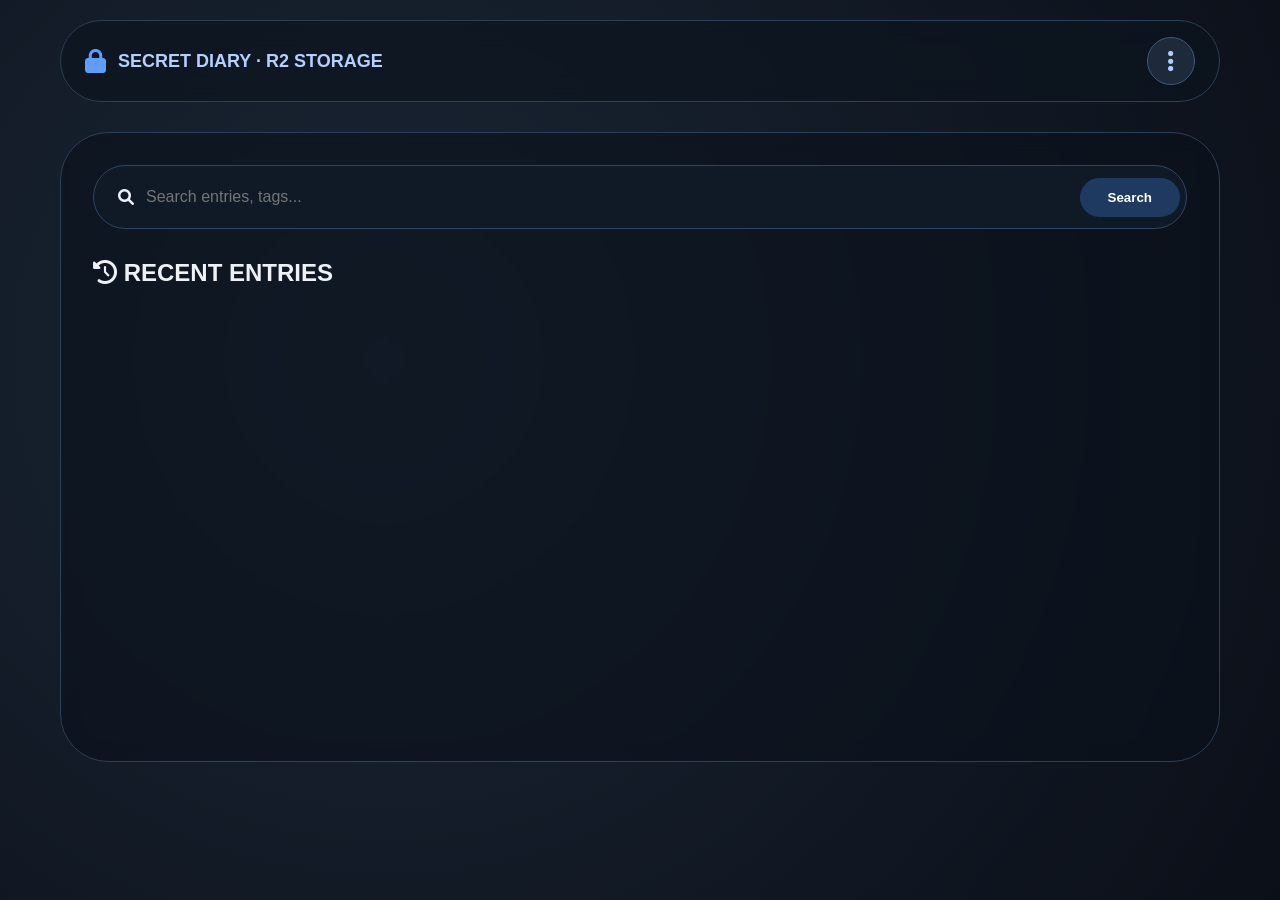
==== commit 62285c7c: "Update index.html" ====
--- a/public/index.html
+++ b/public/index.html
@@ -18,7 +18,6 @@
             min-height: 100vh;
         }
 
-        /* vault background */
         .vault-bg {
             position: fixed;
             top: 0;
@@ -29,17 +28,6 @@
             z-index: -2;
         }
 
-        .vault-bg::after {
-            content: '';
-            position: absolute;
-            top: 0;
-            left: 0;
-            width: 100%;
-            height: 100%;
-            background: repeating-linear-gradient(45deg, rgba(100, 150, 255, 0.02) 0px, rgba(100, 150, 255, 0.02) 2px, transparent 2px, transparent 8px);
-            pointer-events: none;
-        }
-
         .container {
             max-width: 1200px;
             margin: 0 auto;
@@ -48,7 +36,6 @@
             z-index: 2;
         }
 
-        /* top bar */
         .top-bar {
             display: flex;
             justify-content: space-between;
@@ -56,11 +43,9 @@
             padding: 16px 24px;
             background: rgba(12, 20, 30, 0.7);
             backdrop-filter: blur(12px);
-            -webkit-backdrop-filter: blur(12px);
             border: 1px solid #2d4055;
             border-radius: 60px;
             margin-bottom: 30px;
-            box-shadow: 0 10px 30px rgba(0, 0, 0, 0.5);
         }
 
         .logo {
@@ -69,14 +54,12 @@
             gap: 12px;
             font-size: 18px;
             font-weight: 600;
-            letter-spacing: 0.5px;
             color: #b5d0ff;
         }
 
         .logo i {
             color: #5f9eff;
             font-size: 24px;
-            filter: drop-shadow(0 0 8px #2f6eff);
         }
 
         .menu-dots {
@@ -90,12 +73,6 @@
             border-radius: 50%;
             background: #1e2a3a;
             border: 1px solid #3f5a7a;
-            transition: 0.2s;
-        }
-
-        .menu-dots:hover {
-            background: #2a3c54;
-            border-color: #6d9eff;
         }
 
         .menu-dots i {
@@ -103,7 +80,6 @@
             color: #b0ccff;
         }
 
-        /* dropdown menu */
         .dropdown-menu {
             position: absolute;
             top: 80px;
@@ -114,7 +90,6 @@
             border-radius: 30px;
             padding: 12px 0;
             backdrop-filter: blur(20px);
-            box-shadow: 0 20px 40px rgba(0, 0, 0, 0.6);
             display: none;
             z-index: 100;
         }
@@ -129,9 +104,7 @@
             align-items: center;
             gap: 16px;
             color: #d0e0ff;
-            transition: 0.1s;
             cursor: pointer;
-            font-size: 16px;
         }
 
         .menu-item i {
@@ -141,27 +114,18 @@
 
         .menu-item:hover {
             background: #1f3147;
-            color: white;
-        }
-
-        .menu-divider {
-            height: 1px;
-            background: #2f4560;
-            margin: 8px 0;
-        }
-
-        /* main content area */
+        }
+
         .main-content {
             background: rgba(10, 18, 28, 0.6);
             backdrop-filter: blur(10px);
-            -webkit-backdrop-filter: blur(10px);
             border: 1px solid #2d405a;
             border-radius: 48px;
             padding: 32px;
             min-height: 70vh;
         }
 
-        /* search bar */
+        /* Search bar */
         .search-section {
             margin-bottom: 30px;
             display: flex;
@@ -176,11 +140,6 @@
             border: 1px solid #2f4565;
             border-radius: 60px;
             padding: 6px 6px 6px 24px;
-        }
-
-        .search-box i {
-            color: #5f7fa0;
-            font-size: 18px;
         }
 
         .search-box input {
@@ -201,51 +160,76 @@
             border-radius: 40px;
             font-weight: 600;
             cursor: pointer;
-            transition: 0.1s;
-        }
-
-        .search-box button:hover {
-            background: #2b4f80;
-        }
-
-        /* date mark indicators */
-        .date-marks {
-            display: flex;
-            gap: 4px;
-            margin: 10px 0;
-            flex-wrap: wrap;
-        }
-
-        .mark-dot {
-            width: 30px;
-            height: 30px;
-            border-radius: 50%;
+        }
+
+        /* Photo Grid */
+        .photo-grid {
+            display: grid;
+            grid-template-columns: repeat(auto-fill, minmax(200px, 1fr));
+            gap: 20px;
+            margin: 25px 0;
+        }
+
+        .photo-item {
+            background: #0f1a28;
+            border-radius: 24px;
+            overflow: hidden;
+            border: 1px solid #2f4a70;
+            transition: 0.2s;
+            cursor: pointer;
+        }
+
+        .photo-item:hover {
+            transform: translateY(-4px);
+            border-color: #6d9eff;
+            box-shadow: 0 10px 25px #00000080;
+        }
+
+        .photo-img {
+            width: 100%;
+            aspect-ratio: 1;
+            background: #1a2b40;
+            overflow: hidden;
+        }
+
+        .photo-img img {
+            width: 100%;
+            height: 100%;
+            object-fit: cover;
+        }
+
+        .photo-img .placeholder {
+            width: 100%;
+            height: 100%;
             display: flex;
             align-items: center;
             justify-content: center;
-            font-size: 12px;
-            background: #1e2f40;
-            color: #a0b8d0;
-            position: relative;
-        }
-
-        .mark-dot.has-entry {
-            background: #1e4a7a;
-            color: white;
-            box-shadow: 0 0 10px #2f6fcf;
-        }
-
-        .mark-dot.has-multiple {
-            background: #3f7fff;
-            font-weight: bold;
-            box-shadow: 0 0 15px #3f7fff;
-        }
-
-        .mark-dot.special {
-            border: 2px solid gold;
-        }
-
-        /* daily diary card */
+            font-size: 48px;
+            color: #5f7fa0;
+        }
+
+        .photo-caption {
+            padding: 12px;
+            font-size: 14px;
+            font-weight: 500;
+        }
+
+        .photo-tags {
+            padding: 0 12px 12px;
+            display: flex;
+            flex-wrap: wrap;
+            gap: 6px;
+        }
+
+        .photo-tag {
+            background: #1a314a;
+            padding: 4px 10px;
+            border-radius: 30px;
+            font-size: 11px;
+            color: #b0d0ff;
+        }
+
+        /* Diary Card */
         .diary-card {
             background: #0f1a28;
             border: 1px solid #2e4a70;
@@ -269,45 +253,10 @@
             color: #b0d0ff;
         }
 
-        .back-btn {
-            background: #1e2e42;
-            border: none;
-            color: #b0ccff;
-            padding: 10px 22px;
-            border-radius: 40px;
-            cursor: pointer;
-            display: flex;
-            align-items: center;
-            gap: 8px;
-        }
-
-        .diary-summary {
-            display: grid;
-            grid-template-columns: repeat(auto-fit, minmax(150px, 1fr));
-            gap: 20px;
-            background: #0b131f;
-            border-radius: 32px;
-            padding: 22px;
-            margin-bottom: 25px;
-        }
-
-        .summary-item {
-            display: flex;
-            align-items: center;
-            gap: 12px;
-            color: #b5d0f0;
-        }
-
-        .summary-item i {
-            font-size: 24px;
-            color: #5f9eff;
-        }
-
         .diary-subject {
             font-size: 28px;
             font-weight: 600;
             margin-bottom: 20px;
-            color: white;
             padding-left: 10px;
             border-left: 6px solid #3f7fff;
         }
@@ -323,158 +272,34 @@
             white-space: pre-wrap;
         }
 
-        /* photo grid with tags */
-        .photo-grid {
-            display: grid;
-            grid-template-columns: repeat(auto-fill, minmax(160px, 1fr));
-            gap: 20px;
-            margin: 25px 0;
-        }
-
-        .photo-item {
-            background: #0f1a28;
-            border-radius: 24px;
-            overflow: hidden;
-            border: 1px solid #2f4a70;
-            transition: 0.2s;
+        /* Photo Strip */
+        .photo-strip {
+            display: flex;
+            gap: 15px;
+            overflow-x: auto;
+            padding: 15px 0;
+            margin: 20px 0;
+        }
+
+        .photo-strip img {
+            width: 120px;
+            height: 120px;
+            border-radius: 20px;
+            object-fit: cover;
+            border: 2px solid #2f4a70;
             cursor: pointer;
         }
 
-        .photo-item:hover {
-            transform: translateY(-4px);
+        .photo-strip img:hover {
             border-color: #6d9eff;
-            box-shadow: 0 10px 25px #00000080;
-        }
-
-        .photo-img {
-            width: 100%;
-            aspect-ratio: 1;
-            background: #1a2b40;
-            display: flex;
-            align-items: center;
-            justify-content: center;
-            font-size: 48px;
-        }
-
-        .photo-caption {
-            padding: 12px;
-            font-size: 14px;
-            font-weight: 500;
-        }
-
-        .photo-tags {
-            padding: 0 12px 12px;
-            display: flex;
-            flex-wrap: wrap;
-            gap: 6px;
-        }
-
-        .photo-tag {
-            background: #1a314a;
-            padding: 4px 10px;
-            border-radius: 30px;
-            font-size: 11px;
-            color: #b0d0ff;
-        }
-
-        /* tags cloud */
-        .tags-cloud {
-            display: flex;
-            flex-wrap: wrap;
-            gap: 12px;
-            margin: 20px 0;
-        }
-
-        .tag-pill {
-            background: #162433;
-            padding: 10px 20px;
-            border-radius: 40px;
-            border: 1px solid #2f4f7a;
-            font-size: 14px;
-            cursor: pointer;
-            transition: 0.1s;
-        }
-
-        .tag-pill:hover {
-            background: #1f3d60;
-            border-color: #6d9eff;
-        }
-
-        .tag-pill.active {
-            background: #2b4f8e;
-            border-color: #aac9ff;
-            color: white;
-        }
-
-        /* year view */
-        .year-stats {
-            background: #0b131f;
-            border-radius: 32px;
-            padding: 28px;
-            margin-bottom: 30px;
-        }
-
-        .month-bar {
-            display: flex;
-            align-items: center;
-            gap: 15px;
-            margin: 15px 0;
-        }
-
-        .month-name {
-            width: 50px;
-            font-weight: 600;
-            color: #b0d0ff;
-        }
-
-        .bar-container {
-            flex: 1;
-            height: 30px;
-            background: #1e2c40;
-            border-radius: 20px;
-            overflow: hidden;
-        }
-
-        .bar-fill {
-            height: 100%;
-            background: linear-gradient(90deg, #2f6fcf, #6fafff);
-            border-radius: 20px;
-            width: 0%;
-        }
-
-        .month-stats {
-            width: 120px;
-            font-size: 14px;
-            color: #a0b8d0;
-        }
-
-        /* heatmap grid */
-        .heatmap-grid {
-            display: grid;
-            grid-template-columns: repeat(53, 1fr);
-            gap: 4px;
-            margin: 30px 0;
-            overflow-x: auto;
-        }
-
-        .heatmap-cell {
-            aspect-ratio: 1;
-            background: #162434;
-            border-radius: 4px;
-            min-width: 12px;
-        }
-
-        .heatmap-cell[data-level="1"] { background: #1a3a5a; }
-        .heatmap-cell[data-level="2"] { background: #2b4f8e; }
-        .heatmap-cell[data-level="3"] { background: #3f7fff; }
-        .heatmap-cell[data-level="4"] { background: #7fb5ff; box-shadow: 0 0 8px #3f7fff; }
-
-        /* modal for full view */
+        }
+
+        /* Modal */
         .modal {
             display: none;
             position: fixed;
             top: 0; left: 0; width: 100%; height: 100%;
-            background: rgba(0,0,0,0.9);
+            background: rgba(0,0,0,0.95);
             backdrop-filter: blur(16px);
             align-items: center;
             justify-content: center;
@@ -484,17 +309,17 @@
         .modal-content {
             background: #121e2c;
             border-radius: 48px;
-            max-width: 900px;
+            max-width: 1000px;
             width: 90%;
-            max-height: 85vh;
+            max-height: 90vh;
             overflow-y: auto;
             padding: 32px;
             border: 1px solid #5f8ad0;
         }
 
-        .photo-full {
+        .modal-img {
             width: 100%;
-            max-height: 60vh;
+            max-height: 70vh;
             object-fit: contain;
             border-radius: 32px;
             background: #0b121c;
@@ -507,57 +332,20 @@
             color: #a0b8d0;
         }
 
-        /* write form */
-        .write-form {
-            background: #0f1a28;
-            border-radius: 40px;
-            padding: 32px;
-        }
-
-        .form-group {
-            margin-bottom: 25px;
-        }
-
-        .form-group label {
-            display: block;
-            margin-bottom: 10px;
-            color: #b0d0ff;
-            font-weight: 500;
-        }
-
-        .form-control {
-            width: 100%;
-            background: #1a2a3c;
+        .hidden {
+            display: none;
+        }
+
+        /* R2 URL Display */
+        .r2-url {
+            background: #0b131f;
+            padding: 10px 15px;
+            border-radius: 30px;
+            font-size: 12px;
+            color: #7f9fbf;
+            word-break: break-all;
+            margin: 10px 0;
             border: 1px solid #2f4a70;
-            border-radius: 30px;
-            padding: 16px 22px;
-            color: white;
-            font-size: 16px;
-            outline: none;
-        }
-
-        textarea.form-control {
-            min-height: 150px;
-            resize: vertical;
-        }
-
-        .mood-selector {
-            display: flex;
-            gap: 15px;
-            flex-wrap: wrap;
-        }
-
-        .mood-option {
-            background: #1a2a3c;
-            padding: 12px 24px;
-            border-radius: 40px;
-            cursor: pointer;
-            border: 1px solid #2f4a70;
-        }
-
-        .mood-option.selected {
-            background: #2b4f8e;
-            border-color: #aac9ff;
         }
 
         .btn-primary {
@@ -570,15 +358,10 @@
             font-size: 18px;
             cursor: pointer;
             width: 100%;
-            transition: 0.1s;
         }
 
         .btn-primary:hover {
             background: #2f6fcf;
-        }
-
-        .hidden {
-            display: none;
         }
     </style>
     <link rel="stylesheet" href="https://cdnjs.cloudflare.com/ajax/libs/font-awesome/6.0.0-beta3/css/all.min.css">
@@ -586,192 +369,135 @@
 <body>
     <div class="vault-bg"></div>
     <div class="container">
-        <!-- top bar with 3-dot menu -->
+        <!-- Top bar with 3-dot menu -->
         <div class="top-bar">
             <div class="logo">
                 <i class="fas fa-lock"></i>
-                <span>SECRET DIARY · 2026</span>
+                <span>SECRET DIARY · R2 STORAGE</span>
             </div>
             <div class="menu-dots" id="menuDots">
                 <i class="fas fa-ellipsis-v"></i>
             </div>
         </div>
 
-        <!-- dropdown menu -->
+        <!-- Dropdown menu -->
         <div class="dropdown-menu" id="dropdownMenu">
             <div class="menu-item" data-view="timeline">
                 <i class="fas fa-stream"></i> Timeline
             </div>
+            <div class="menu-item" data-view="gallery">
+                <i class="fas fa-images"></i> Gallery
+            </div>
             <div class="menu-item" data-view="daily">
                 <i class="fas fa-calendar-day"></i> Daily Diary
             </div>
-            <div class="menu-item" data-view="gallery">
-                <i class="fas fa-images"></i> Gallery
-            </div>
-            <div class="menu-item" data-view="year">
-                <i class="fas fa-calendar-alt"></i> Year View
-            </div>
-            <div class="menu-item" data-view="tags">
-                <i class="fas fa-tags"></i> Tags
-            </div>
-            <div class="menu-divider"></div>
             <div class="menu-item" data-view="write">
                 <i class="fas fa-pen"></i> Write New
             </div>
-            <div class="menu-item" data-view="secret">
-                <i class="fas fa-file-secret"></i> Secret Doc
+            <div class="menu-item" data-view="test">
+                <i class="fas fa-image"></i> Test R2 Image
             </div>
         </div>
 
-        <!-- main content area - changes based on selection -->
+        <!-- Main content -->
         <div class="main-content" id="mainContent">
-            <!-- search bar always visible -->
+            <!-- Search bar -->
             <div class="search-section">
                 <div class="search-box">
                     <i class="fas fa-search"></i>
-                    <input type="text" id="searchInput" placeholder="Search entries, tags, photos...">
+                    <input type="text" id="searchInput" placeholder="Search entries, tags...">
                     <button id="searchBtn">Search</button>
                 </div>
             </div>
 
-            <!-- TIMELINE VIEW (default) -->
+            <!-- TIMELINE VIEW -->
             <div id="timelineView">
                 <h2 style="margin-bottom: 25px;"><i class="fas fa-history"></i> RECENT ENTRIES</h2>
-                
-                <!-- date marks indicator -->
-                <div class="date-marks" id="dateMarks">
-                    <!-- JS will populate -->
-                </div>
-
-                <!-- entries list -->
-                <div id="entriesList" style="display: flex; flex-direction: column; gap: 20px;"></div>
-            </div>
-
-            <!-- DAILY DIARY VIEW (hidden by default) -->
-            <div id="dailyView" class="hidden">
-                <div id="dailyDiaryContent">
-                    <!-- JS will populate daily diary -->
-                </div>
+                <div id="entriesList"></div>
             </div>
 
             <!-- GALLERY VIEW -->
             <div id="galleryView" class="hidden">
                 <h2 style="margin-bottom: 25px;"><i class="fas fa-images"></i> PHOTO GALLERY</h2>
                 
-                <!-- tag filter for gallery -->
-                <div class="tags-cloud" id="galleryTagFilter"></div>
+                <!-- Test R2 Image -->
+                <div style="background: #0f1a28; border-radius: 32px; padding: 20px; margin-bottom: 30px;">
+                    <h3>🔗 R2 TEST IMAGE</h3>
+                    <div class="r2-url">https://pub-c91284acac5e4383a69c7cfd585ae61b.r2.dev/1772607838484_1000044322.png</div>
+                    <img src="https://pub-c91284acac5e4383a69c7cfd585ae61b.r2.dev/1772607838484_1000044322.png" 
+                         style="width: 100%; max-height: 300px; object-fit: contain; border-radius: 24px; background: #1a2a40;"
+                         onerror="this.onerror=null; this.src='data:image/svg+xml;utf8,<svg xmlns=%22http://www.w3.org/2000/svg%22 width=%22200%22 height=%22200%22 viewBox=%220 0 200 200%22><rect width=%22200%22 height=%22200%22 fill=%22%231a2a40%22/><text x=%2250%22 y=%22115%22 fill=%22%235f7fa0%22 font-size=%2220%22>Image Error</text></svg>';">
+                </div>
                 
-                <!-- photo grid -->
                 <div class="photo-grid" id="galleryGrid"></div>
             </div>
 
-            <!-- YEAR VIEW -->
-            <div id="yearView" class="hidden">
-                <h2 style="margin-bottom: 25px;"><i class="fas fa-calendar-alt"></i> 2026 · YEAR IN MEMORIES</h2>
-                
-                <!-- year stats -->
-                <div class="year-stats" id="yearStats"></div>
-                
-                <!-- heatmap -->
-                <h3 style="margin: 30px 0 20px;">🔥 ENTRY HEATMAP</h3>
-                <div class="heatmap-grid" id="yearHeatmap"></div>
-                
-                <!-- top photos -->
-                <h3 style="margin: 30px 0 20px;">📸 TOP PHOTOS OF 2026</h3>
-                <div class="photo-grid" id="topPhotosGrid"></div>
-            </div>
-
-            <!-- TAGS VIEW -->
-            <div id="tagsView" class="hidden">
-                <h2 style="margin-bottom: 25px;"><i class="fas fa-tags"></i> ALL TAGS</h2>
-                <div class="tags-cloud" id="allTagsCloud"></div>
-                <div id="taggedEntries" style="margin-top: 30px;"></div>
-            </div>
-
-            <!-- WRITE NEW VIEW -->
+            <!-- DAILY DIARY VIEW -->
+            <div id="dailyView" class="hidden">
+                <div id="dailyDiaryContent"></div>
+            </div>
+
+            <!-- WRITE VIEW -->
             <div id="writeView" class="hidden">
-                <div class="write-form">
+                <div style="background: #0f1a28; border-radius: 40px; padding: 32px;">
                     <h2 style="margin-bottom: 30px;"><i class="fas fa-pen"></i> WRITE NEW ENTRY</h2>
                     
-                    <div class="form-group">
-                        <label>📅 DATE</label>
-                        <input type="date" class="form-control" id="entryDate" value="2026-03-04">
+                    <div style="margin-bottom: 20px;">
+                        <input type="text" id="entrySubject" placeholder="Subject" style="width: 100%; background: #1a2a3c; border: 1px solid #2f4a70; border-radius: 30px; padding: 16px 22px; color: white;">
                     </div>
 
-                    <div class="form-group">
-                        <label>📝 SUBJECT</label>
-                        <input type="text" class="form-control" id="entrySubject" placeholder="What happened today?">
+                    <div style="margin-bottom: 20px;">
+                        <textarea id="entryText" placeholder="Write your entry..." style="width: 100%; background: #1a2a3c; border: 1px solid #2f4a70; border-radius: 30px; padding: 16px 22px; color: white; min-height: 150px;"></textarea>
                     </div>
 
-                    <div class="form-group">
-                        <label>📖 ENTRY</label>
-                        <textarea class="form-control" id="entryText" placeholder="Write your story..."></textarea>
+                    <div style="margin-bottom: 20px;">
+                        <input type="text" id="entryTags" placeholder="Tags (comma separated)" style="width: 100%; background: #1a2a3c; border: 1px solid #2f4a70; border-radius: 30px; padding: 16px 22px; color: white;">
                     </div>
 
-                    <div class="form-group">
-                        <label>😊 MOOD</label>
-                        <div class="mood-selector" id="moodSelector">
-                            <span class="mood-option" data-mood="happy">😊 Happy</span>
-                            <span class="mood-option" data-mood="neutral">😐 Neutral</span>
-                            <span class="mood-option" data-mood="sad">😢 Sad</span>
-                            <span class="mood-option" data-mood="excited">🤩 Excited</span>
-                            <span class="mood-option" data-mood="tired">😴 Tired</span>
-                        </div>
+                    <div style="margin-bottom: 20px; border: 2px dashed #2f4a70; border-radius: 40px; padding: 40px; text-align: center; cursor: pointer;" id="photoUploadArea">
+                        <i class="fas fa-cloud-upload-alt" style="font-size: 48px; color: #5f9eff; margin-bottom: 15px;"></i>
+                        <p>Click to upload photos (stored in R2)</p>
+                        <input type="file" id="fileInput" multiple accept="image/*" hidden>
                     </div>
 
-                    <div class="form-group">
-                        <label>📍 LOCATION</label>
-                        <input type="text" class="form-control" id="entryLocation" placeholder="Where were you?">
-                    </div>
-
-                    <div class="form-group">
-                        <label>🏷️ TAGS (comma separated)</label>
-                        <input type="text" class="form-control" id="entryTags" placeholder="#memories #daily #2026">
-                    </div>
-
-                    <div class="form-group">
-                        <label>📸 PHOTOS</label>
-                        <div style="border: 2px dashed #2f4a70; border-radius: 40px; padding: 40px; text-align: center; cursor: pointer;" id="photoUploadArea">
-                            <i class="fas fa-cloud-upload-alt" style="font-size: 48px; color: #5f9eff; margin-bottom: 15px;"></i>
-                            <p>Drag & drop photos or click to upload</p>
-                            <input type="file" id="fileInput" multiple accept="image/*" hidden>
-                        </div>
-                        <div id="uploadPreview" style="display: flex; gap: 15px; flex-wrap: wrap; margin-top: 20px;"></div>
-                    </div>
-
-                    <button class="btn-primary" id="saveEntryBtn"><i class="fas fa-lock"></i> SAVE TO VAULT</button>
+                    <div id="uploadPreview" style="display: flex; gap: 15px; flex-wrap: wrap; margin-bottom: 20px;"></div>
+
+                    <button class="btn-primary" id="saveEntryBtn">SAVE ENTRY</button>
                 </div>
             </div>
 
-            <!-- SECRET DOC VIEW -->
-            <div id="secretView" class="hidden">
-                <div style="background: #0a121e; border-radius: 48px; padding: 40px; border: 2px solid gold;">
-                    <h2 style="color: gold; margin-bottom: 25px;">📜 SECRET DOCUMENT (AES-256)</h2>
-                    <textarea id="secretText" style="width: 100%; background: #0b131f; border: 1px solid #3f5f88; border-radius: 32px; padding: 28px; color: white; min-height: 200px; font-size: 16px;" placeholder="Write your most private thoughts here... This is client-side encrypted."></textarea>
-                    <button class="btn-primary" id="saveSecretBtn" style="margin-top: 25px;"><i class="fas fa-lock"></i> SAVE ENCRYPTED</button>
+            <!-- TEST VIEW -->
+            <div id="testView" class="hidden">
+                <h2><i class="fas fa-flask"></i> R2 TEST</h2>
+                <div style="background: #0f1a28; border-radius: 32px; padding: 30px; margin-top: 20px;">
+                    <h3>Test Image from your R2:</h3>
+                    <div class="r2-url">https://pub-c91284acac5e4383a69c7cfd585ae61b.r2.dev/1772607838484_1000044322.png</div>
+                    <img src="https://pub-c91284acac5e4383a69c7cfd585ae61b.r2.dev/1772607838484_1000044322.png" 
+                         style="max-width: 100%; border-radius: 24px; margin-top: 20px;"
+                         onerror="this.onerror=null; this.src='https://via.placeholder.com/400x300?text=Image+Not+Found';">
                 </div>
             </div>
         </div>
     </div>
 
-    <!-- modal for full photo/entry view -->
-    <div class="modal" id="fullModal">
+    <!-- Modal for full image -->
+    <div class="modal" id="imageModal">
         <div class="modal-content">
             <span class="close-modal" id="closeModal">&times;</span>
-            <div id="modalContent"></div>
+            <div id="modalImageContainer"></div>
         </div>
     </div>
 
     <script>
-        // CONFIG
         const API_BASE = 'https://secretly.yashavanthan22.workers.dev';
+        const R2_PUBLIC = 'https://pub-c91284acac5e4383a69c7cfd585ae61b.r2.dev';
         let allEntries = [];
         let currentView = 'timeline';
-        let selectedDate = '2026-03-04';
-        let selectedMood = 'happy';
-        let photoTags = {}; // track tags per photo
-
-        // ---------- MENU TOGGLE ----------
+
+        // Test image URL from your R2
+        const TEST_IMAGE = 'https://pub-c91284acac5e4383a69c7cfd585ae61b.r2.dev/1772607838484_1000044322.png';
+
+        // Menu toggle
         const menuDots = document.getElementById('menuDots');
         const dropdown = document.getElementById('dropdownMenu');
 
@@ -784,7 +510,7 @@
             dropdown.classList.remove('show');
         });
 
-        // ---------- MENU ITEM CLICK ----------
+        // Menu item clicks
         document.querySelectorAll('.menu-item').forEach(item => {
             item.addEventListener('click', () => {
                 const view = item.dataset.view;
@@ -795,41 +521,29 @@
 
         function switchView(view) {
             currentView = view;
-            
-            // hide all views
             document.getElementById('timelineView').classList.add('hidden');
+            document.getElementById('galleryView').classList.add('hidden');
             document.getElementById('dailyView').classList.add('hidden');
-            document.getElementById('galleryView').classList.add('hidden');
-            document.getElementById('yearView').classList.add('hidden');
-            document.getElementById('tagsView').classList.add('hidden');
             document.getElementById('writeView').classList.add('hidden');
-            document.getElementById('secretView').classList.add('hidden');
-            
-            // show selected
+            document.getElementById('testView').classList.add('hidden');
+            
             if (view === 'timeline') {
                 document.getElementById('timelineView').classList.remove('hidden');
                 loadEntries();
-            } else if (view === 'daily') {
-                document.getElementById('dailyView').classList.remove('hidden');
-                showDailyDiary(selectedDate);
             } else if (view === 'gallery') {
                 document.getElementById('galleryView').classList.remove('hidden');
                 renderGallery();
-            } else if (view === 'year') {
-                document.getElementById('yearView').classList.remove('hidden');
-                renderYearView();
-            } else if (view === 'tags') {
-                document.getElementById('tagsView').classList.remove('hidden');
-                renderTagsView();
+            } else if (view === 'daily') {
+                document.getElementById('dailyView').classList.remove('hidden');
+                showDailyDiary();
             } else if (view === 'write') {
                 document.getElementById('writeView').classList.remove('hidden');
-            } else if (view === 'secret') {
-                document.getElementById('secretView').classList.remove('hidden');
-                loadSecret();
+            } else if (view === 'test') {
+                document.getElementById('testView').classList.remove('hidden');
             }
         }
 
-        // ---------- LOAD ENTRIES FROM WORKER ----------
+        // Load entries
         async function loadEntries() {
             try {
                 const resp = await fetch(`${API_BASE}/list`);
@@ -857,120 +571,111 @@
                 entries.sort((a,b) => b.id - a.id);
                 allEntries = entries;
                 
-                // render based on current view
-                if (currentView === 'timeline') {
-                    renderTimeline();
-                    renderDateMarks();
-                } else if (currentView === 'gallery') {
-                    renderGallery();
-                } else if (currentView === 'daily') {
-                    showDailyDiary(selectedDate);
-                }
+                if (currentView === 'timeline') renderTimeline();
+                else if (currentView === 'gallery') renderGallery();
             } catch (e) {
                 console.error('load error', e);
             }
         }
 
-        // ---------- RENDER DATE MARKS ----------
-        function renderDateMarks() {
-            const marksContainer = document.getElementById('dateMarks');
-            const days = ['S', 'M', 'T', 'W', 'T', 'F', 'S'];
-            let html = '';
-            
-            // get last 14 days
-            for (let i = 13; i >= 0; i--) {
-                const d = new Date();
-                d.setDate(d.getDate() - i);
-                const dateStr = d.toISOString().split('T')[0];
-                const dayName = days[d.getDay()];
-                
-                // count entries for this date
-                const entriesOnDate = allEntries.filter(e => {
-                    const eDate = new Date(parseInt(e.id)).toISOString().split('T')[0];
-                    return eDate === dateStr;
-                });
-                
-                let markClass = 'mark-dot';
-                if (entriesOnDate.length === 1) markClass += ' has-entry';
-                else if (entriesOnDate.length > 1) markClass += ' has-multiple';
-                
-                html += `<div class="${markClass}" title="${dateStr}">${dayName}</div>`;
-            }
-            
-            marksContainer.innerHTML = html;
-        }
-
-        // ---------- RENDER TIMELINE ----------
+        // Render timeline with actual images
         function renderTimeline() {
             const container = document.getElementById('entriesList');
             
             if (allEntries.length === 0) {
-                container.innerHTML = '<div style="text-align: center; padding: 60px; color: #7890b0;">No entries yet. Click "Write New" to start.</div>';
+                container.innerHTML = '<div style="text-align: center; padding: 60px;">No entries yet.</div>';
                 return;
             }
             
             container.innerHTML = allEntries.map(entry => {
                 const date = new Date(parseInt(entry.id));
-                const dateStr = date.toLocaleDateString('en-US', { month: 'short', day: 'numeric', year: 'numeric' });
+                const dateStr = date.toLocaleDateString();
+                const photos = entry.photos || [];
                 
                 return `
-                    <div class="diary-card" style="cursor: pointer;" onclick="openEntry('${entry.id}')">
+                    <div class="diary-card">
                         <div class="diary-header">
                             <span class="diary-date">${dateStr}</span>
-                            <span class="summary-item"><i class="fas fa-smile"></i> ${entry.mood || 'happy'}</span>
                         </div>
                         <div class="diary-subject">${entry.subject || 'Untitled'}</div>
-                        <div class="diary-entry" style="max-height: 100px; overflow: hidden;">${(entry.entry || '').substring(0, 150)}...</div>
-                        ${entry.photos && entry.photos.length ? `
-                            <div style="display: flex; gap: 10px; margin: 15px 0;">
-                                ${entry.photos.slice(0, 3).map(p => `<div style="width: 60px; height: 60px; background: #1a2a40; border-radius: 16px; display: flex; align-items: center; justify-content: center;"><i class="fas fa-image"></i></div>`).join('')}
-                                ${entry.photos.length > 3 ? `<div style="width: 60px; height: 60px; background: #1a2a40; border-radius: 16px; display: flex; align-items: center; justify-content: center;">+${entry.photos.length-3}</div>` : ''}
+                        <div class="diary-entry">${(entry.entry || '').substring(0, 200)}...</div>
+                        
+                        ${photos.length ? `
+                            <div class="photo-strip">
+                                ${photos.map(photo => `
+                                    <img src="${photo}" 
+                                         onclick="openImage('${photo}')"
+                                         onerror="this.onerror=null; this.src='${R2_PUBLIC}/1772607838484_1000044322.png';">
+                                `).join('')}
                             </div>
                         ` : ''}
+                        
                         <div style="display: flex; gap: 8px; flex-wrap: wrap; margin-top: 15px;">
-                            ${(entry.tags || []).map(t => `<span class="photo-tag">${t}</span>`).join('')}
+                            ${(entry.tags || []).map(t => `<span class="photo-tag">#${t}</span>`).join('')}
                         </div>
                     </div>
                 `;
             }).join('');
         }
 
-        // ---------- SHOW DAILY DIARY FOR SELECTED DATE ----------
-        function showDailyDiary(dateStr) {
+        // Render gallery with actual images
+        function renderGallery() {
+            const galleryGrid = document.getElementById('galleryGrid');
+            
+            // Collect all photos
+            let allPhotos = [];
+            allEntries.forEach(entry => {
+                if (entry.photos) {
+                    entry.photos.forEach(photo => {
+                        allPhotos.push({
+                            url: photo,
+                            entryId: entry.id,
+                            date: entry.id
+                        });
+                    });
+                }
+            });
+            
+            // Add test image if no photos
+            if (allPhotos.length === 0) {
+                allPhotos = [{
+                    url: TEST_IMAGE,
+                    entryId: 'test',
+                    date: Date.now()
+                }];
+            }
+            
+            galleryGrid.innerHTML = allPhotos.map(photo => `
+                <div class="photo-item" onclick="openImage('${photo.url}')">
+                    <div class="photo-img">
+                        <img src="${photo.url}" 
+                             onerror="this.onerror=null; this.parentNode.innerHTML='<div class=\'placeholder\'><i class=\'fas fa-image\'></i></div>';"
+                             style="width: 100%; height: 100%; object-fit: cover;">
+                    </div>
+                    <div class="photo-caption">${new Date(parseInt(photo.date)).toLocaleDateString()}</div>
+                    <div class="photo-tags">
+                        <span class="photo-tag">R2 storage</span>
+                    </div>
+                </div>
+            `).join('');
+        }
+
+        // Show daily diary
+        function showDailyDiary() {
             const container = document.getElementById('dailyDiaryContent');
             
-            // find entries for this date
-            const dayEntries = allEntries.filter(e => {
-                const eDate = new Date(parseInt(e.id)).toISOString().split('T')[0];
-                return eDate === dateStr;
-            });
-            
-            if (dayEntries.length === 0) {
-                container.innerHTML = `
-                    <div style="text-align: center; padding: 80px; background: #0f1a28; border-radius: 48px;">
-                        <i class="fas fa-journal-whills" style="font-size: 64px; color: #3f5f88; margin-bottom: 20px;"></i>
-                        <h3>No entries for ${dateStr}</h3>
-                        <button class="btn-primary" style="width: auto; margin-top: 30px;" onclick="switchView('write')">WRITE NEW ENTRY</button>
-                    </div>
-                `;
+            if (allEntries.length === 0) {
+                container.innerHTML = '<div style="text-align: center; padding: 60px;">No entries</div>';
                 return;
             }
             
-            // use first entry for the day
-            const entry = dayEntries[0];
+            const entry = allEntries[0];
             const photos = entry.photos || [];
             
             container.innerHTML = `
                 <div class="diary-card">
                     <div class="diary-header">
-                        <span class="diary-date"><i class="fas fa-calendar-day"></i> ${dateStr}</span>
-                        <button class="back-btn" onclick="switchView('timeline')"><i class="fas fa-arrow-left"></i> BACK</button>
-                    </div>
-                    
-                    <div class="diary-summary">
-                        <div class="summary-item"><i class="fas fa-smile"></i> Mood: ${entry.mood || 'happy'}</div>
-                        <div class="summary-item"><i class="fas fa-map-pin"></i> ${entry.location || 'Unknown'}</div>
-                        <div class="summary-item"><i class="fas fa-images"></i> ${photos.length} photos</div>
+                        <span class="diary-date">${new Date(parseInt(entry.id)).toLocaleDateString()}</span>
                     </div>
                     
                     <div class="diary-subject">${entry.subject || 'Daily Entry'}</div>
@@ -978,189 +683,99 @@
                     <div class="diary-entry">${entry.entry || ''}</div>
                     
                     ${photos.length ? `
-                        <h3 style="margin: 30px 0 20px;"><i class="fas fa-images"></i> PHOTOS</h3>
+                        <h3>Photos (${photos.length})</h3>
                         <div class="photo-grid">
-                            ${photos.map((photo, idx) => `
-                                <div class="photo-item" onclick="openPhoto('${photo}', ${JSON.stringify(entry.photoTags ? entry.photoTags[idx] : [])})">
-                                    <div class="photo-img"><i class="fas fa-image"></i></div>
-                                    <div class="photo-caption">Photo ${idx+1}</div>
-                                    <div class="photo-tags">
-                                        ${(entry.photoTags ? entry.photoTags[idx] : ['photo']).map(t => `<span class="photo-tag">${t}</span>`).join('')}
+                            ${photos.map(photo => `
+                                <div class="photo-item" onclick="openImage('${photo}')">
+                                    <div class="photo-img">
+                                        <img src="${photo}" style="width: 100%; height: 100%; object-fit: cover;">
                                     </div>
                                 </div>
                             `).join('')}
                         </div>
                     ` : ''}
-                    
-                    <div style="display: flex; gap: 15px; margin-top: 30px;">
-                        <button class="btn-primary" style="flex: 1;" onclick="editEntry('${entry.id}')"><i class="fas fa-edit"></i> EDIT</button>
-                        <button class="btn-primary" style="flex: 1; background: #5f2f4a;" onclick="deleteEntry('${entry.id}')"><i class="fas fa-trash"></i> DELETE</button>
-                    </div>
                 </div>
             `;
         }
 
-        // ---------- RENDER GALLERY ----------
-        function renderGallery() {
-            const galleryGrid = document.getElementById('galleryGrid');
-            const tagFilter = document.getElementById('galleryTagFilter');
-            
-            // collect all photos with their tags
-            let allPhotos = [];
-            allEntries.forEach(entry => {
-                if (entry.photos) {
-                    entry.photos.forEach((photo, idx) => {
-                        allPhotos.push({
-                            url: photo,
-                            tags: entry.photoTags ? entry.photoTags[idx] : ['photo'],
-                            entryId: entry.id,
-                            date: entry.id
-                        });
-                    });
-                }
-            });
-            
-            // render tag filter
-            const allTags = new Set();
-            allPhotos.forEach(p => p.tags.forEach(t => allTags.add(t)));
-            tagFilter.innerHTML = Array.from(allTags).map(t => 
-                `<span class="tag-pill" onclick="filterGalleryByTag('${t}')">#${t}</span>`
-            ).join('');
-            
-            // render photos
-            galleryGrid.innerHTML = allPhotos.map(photo => `
-                <div class="photo-item" onclick="openPhoto('${photo.url}', ${JSON.stringify(photo.tags)})">
-                    <div class="photo-img"><i class="fas fa-image"></i></div>
-                    <div class="photo-caption">${new Date(parseInt(photo.date)).toLocaleDateString()}</div>
-                    <div class="photo-tags">
-                        ${photo.tags.map(t => `<span class="photo-tag">${t}</span>`).join('')}
-                    </div>
-                </div>
-            `).join('');
-        }
-
-        // ---------- RENDER YEAR VIEW ----------
-        function renderYearView() {
-            const months = ['Jan', 'Feb', 'Mar', 'Apr', 'May', 'Jun', 'Jul', 'Aug', 'Sep', 'Oct', 'Nov', 'Dec'];
-            const yearStats = document.getElementById('yearStats');
-            const heatmap = document.getElementById('yearHeatmap');
-            
-            // month bars
-            let monthHtml = '';
-            months.forEach((month, idx) => {
-                const count = allEntries.filter(e => new Date(parseInt(e.id)).getMonth() === idx).length;
-                const percent = Math.min(100, (count / 10) * 100);
-                monthHtml += `
-                    <div class="month-bar">
-                        <span class="month-name">${month}</span>
-                        <div class="bar-container"><div class="bar-fill" style="width: ${percent}%;"></div></div>
-                        <span class="month-stats">${count} entries</span>
-                    </div>
-                `;
-            });
-            
-            yearStats.innerHTML = `
-                <div style="display: flex; justify-content: space-between; margin-bottom: 30px;">
-                    <span><i class="fas fa-calendar-alt"></i> Total: ${allEntries.length} entries</span>
-                    <span><i class="fas fa-images"></i> Photos: ${allEntries.reduce((acc, e) => acc + (e.photos ? e.photos.length : 0), 0)}</span>
-                    <span><i class="fas fa-fire"></i> Streak: 7 days</span>
-                </div>
-                ${monthHtml}
+        // Open image in modal
+        window.openImage = function(url) {
+            const modal = document.getElementById('imageModal');
+            const container = document.getElementById('modalImageContainer');
+            
+            container.innerHTML = `
+                <img src="${url}" class="modal-img" onerror="this.src='${TEST_IMAGE}';">
+                <div class="r2-url" style="margin-top: 20px;">${url}</div>
             `;
             
-            // heatmap (simplified)
-            let heatmapHtml = '';
-            for (let i = 0; i < 53; i++) {
-                for (let j = 0; j < 7; j++) {
-                    const level = Math.floor(Math.random() * 5);
-                    heatmapHtml += `<div class="heatmap-cell" data-level="${level}"></div>`;
-                }
-            }
-            heatmap.innerHTML = heatmapHtml;
-            
-            // top photos
-            const topPhotos = document.getElementById('topPhotosGrid');
-            topPhotos.innerHTML = Array(6).fill(0).map((_, i) => `
-                <div class="photo-item">
-                    <div class="photo-img"><i class="fas fa-image"></i></div>
-                    <div class="photo-caption">Top ${i+1}</div>
-                </div>
-            `).join('');
-        }
-
-        // ---------- RENDER TAGS VIEW ----------
-        function renderTagsView() {
-            const tagCount = {};
-            allEntries.forEach(e => {
-                if (e.tags) {
-                    e.tags.forEach(t => tagCount[t] = (tagCount[t] || 0) + 1);
-                }
-            });
-            
-            const cloud = document.getElementById('allTagsCloud');
-            cloud.innerHTML = Object.entries(tagCount).map(([tag, count]) => 
-                `<span class="tag-pill" onclick="filterByTag('${tag}')">#${tag} (${count})</span>`
-            ).join('');
-        }
-
-        // ---------- MOOD SELECTOR ----------
-        document.querySelectorAll('.mood-option').forEach(opt => {
-            opt.addEventListener('click', () => {
-                document.querySelectorAll('.mood-option').forEach(o => o.classList.remove('selected'));
-                opt.classList.add('selected');
-                selectedMood = opt.dataset.mood;
-            });
-        });
-
-        // ---------- PHOTO UPLOAD ----------
+            modal.style.display = 'flex';
+        };
+
+        // Upload photos
         document.getElementById('photoUploadArea').addEventListener('click', () => {
             document.getElementById('fileInput').click();
         });
 
-        document.getElementById('fileInput').addEventListener('change', (e) => {
+        document.getElementById('fileInput').addEventListener('change', async (e) => {
             const preview = document.getElementById('uploadPreview');
             preview.innerHTML = '';
+            
             for (let file of e.target.files) {
+                // Show preview
                 const reader = new FileReader();
                 reader.onload = (ev) => {
-                    const div = document.createElement('div');
-                    div.style.cssText = 'width: 100px; height: 100px; border-radius: 20px; background: #1a2a40; display: flex; align-items: center; justify-content: center;';
-                    div.innerHTML = '<i class="fas fa-image fa-2x"></i>';
-                    preview.appendChild(div);
+                    const img = document.createElement('img');
+                    img.src = ev.target.result;
+                    img.style.width = '100px';
+                    img.style.height = '100px';
+                    img.style.borderRadius = '16px';
+                    img.style.objectFit = 'cover';
+                    preview.appendChild(img);
                 };
                 reader.readAsDataURL(file);
             }
         });
 
-        // ---------- SAVE ENTRY ----------
+        // Save entry with photos
         document.getElementById('saveEntryBtn').addEventListener('click', async () => {
             const subject = document.getElementById('entrySubject').value;
             const entry = document.getElementById('entryText').value;
-            const location = document.getElementById('entryLocation').value;
-            const tags = document.getElementById('entryTags').value.split(',').map(t => t.trim()).filter(t => t);
-            const date = document.getElementById('entryDate').value;
-            
-            // upload photos (simplified)
+            const tags = document.getElementById('entryTags').value.split(',').map(t => t.trim());
             const fileInput = document.getElementById('fileInput');
+            
             let photoUrls = [];
+            
+            // Upload each photo to R2
             if (fileInput.files.length > 0) {
                 for (let file of fileInput.files) {
                     const formData = new FormData();
                     formData.append('file', file);
-                    const uploadResp = await fetch(`${API_BASE}/upload`, { method: 'POST', body: formData });
-                    const uploadJson = await uploadResp.json();
-                    if (uploadJson.url) photoUrls.push(uploadJson.url);
+                    
+                    try {
+                        const uploadResp = await fetch(`${API_BASE}/upload`, {
+                            method: 'POST',
+                            body: formData
+                        });
+                        
+                        if (uploadResp.ok) {
+                            const result = await uploadResp.json();
+                            if (result.url) {
+                                photoUrls.push(result.url);
+                                console.log('Uploaded:', result.url);
+                            }
+                        }
+                    } catch (err) {
+                        console.error('Upload error:', err);
+                    }
                 }
             }
             
             const entryData = {
                 subject,
                 entry,
-                location,
-                mood: selectedMood,
                 tags,
                 photos: photoUrls,
-                date: new Date(date).getTime()
+                timestamp: Date.now()
             };
             
             const resp = await fetch(`${API_BASE}/save`, {
@@ -1170,110 +785,31 @@
             });
             
             if (resp.ok) {
-                alert('Entry saved!');
+                alert(`Saved! ${photoUrls.length} photos uploaded to R2`);
                 await loadEntries();
                 switchView('timeline');
             }
         });
 
-        // ---------- SECRET DOC (local encryption demo) ----------
-        function loadSecret() {
-            const saved = localStorage.getItem('secretDoc');
-            if (saved) {
-                try {
-                    document.getElementById('secretText').value = atob(saved);
-                } catch {}
-            }
-        }
-
-        document.getElementById('saveSecretBtn').addEventListener('click', () => {
-            const text = document.getElementById('secretText').value;
-            const encrypted = btoa(text); // demo only
-            localStorage.setItem('secretDoc', encrypted);
-            alert('Secret saved (encrypted in browser)');
+        // Modal close
+        document.getElementById('closeModal').addEventListener('click', () => {
+            document.getElementById('imageModal').style.display = 'none';
         });
 
-        // ---------- MODAL ----------
-        window.openEntry = function(id) {
-            const entry = allEntries.find(e => e.id == id);
-            if (!entry) return;
-            
-            const modal = document.getElementById('fullModal');
-            const content = document.getElementById('modalContent');
-            
-            content.innerHTML = `
-                <h2 style="margin-bottom: 20px;">${entry.subject || 'Entry'}</h2>
-                <p style="color: #a0b8d0; margin-bottom: 30px;">${new Date(parseInt(entry.id)).toLocaleString()}</p>
-                <div style="line-height: 1.8; white-space: pre-wrap;">${entry.entry || ''}</div>
-                ${entry.photos && entry.photos.length ? `
-                    <h3 style="margin: 30px 0 20px;">Photos</h3>
-                    <div style="display: flex; gap: 15px; flex-wrap: wrap;">
-                        ${entry.photos.map(p => `<div style="width: 150px; height: 150px; background: #1a2a40; border-radius: 20px; display: flex; align-items: center; justify-content: center;"><i class="fas fa-image fa-3x"></i></div>`).join('')}
-                    </div>
-                ` : ''}
-            `;
-            
-            modal.style.display = 'flex';
-        };
-
-        window.openPhoto = function(url, tags) {
-            const modal = document.getElementById('fullModal');
-            const content = document.getElementById('modalContent');
-            
-            content.innerHTML = `
-                <div style="text-align: center;">
-                    <div style="width: 100%; height: 400px; background: #1a2a40; border-radius: 32px; display: flex; align-items: center; justify-content: center; margin-bottom: 20px;">
-                        <i class="fas fa-image fa-5x" style="color: #5f7fa0;"></i>
-                    </div>
-                    <div style="display: flex; gap: 10px; flex-wrap: wrap; justify-content: center;">
-                        ${tags.map(t => `<span class="tag-pill">${t}</span>`).join('')}
-                    </div>
-                </div>
-            `;
-            
-            modal.style.display = 'flex';
-        };
-
-        window.filterByTag = function(tag) {
-            document.getElementById('searchInput').value = tag;
-            // TODO: implement search
-        };
-
-        window.deleteEntry = async function(id) {
-            if (confirm('Delete this entry?')) {
-                await fetch(`${API_BASE}/delete?id=${id}`, { method: 'DELETE' });
-                await loadEntries();
-            }
-        };
-
-        document.getElementById('closeModal').addEventListener('click', () => {
-            document.getElementById('fullModal').style.display = 'none';
-        });
-
         window.addEventListener('click', (e) => {
-            if (e.target === document.getElementById('fullModal')) {
-                document.getElementById('fullModal').style.display = 'none';
+            if (e.target === document.getElementById('imageModal')) {
+                document.getElementById('imageModal').style.display = 'none';
             }
         });
 
-        // ---------- SEARCH ----------
+        // Search
         document.getElementById('searchBtn').addEventListener('click', () => {
             const term = document.getElementById('searchInput').value.toLowerCase();
-            const results = allEntries.filter(e => 
-                (e.subject && e.subject.toLowerCase().includes(term)) ||
-                (e.entry && e.entry.toLowerCase().includes(term)) ||
-                (e.tags && e.tags.some(t => t.includes(term)))
-            );
-            
-            if (results.length) {
-                alert(`Found ${results.length} entries`);
-                // could show search results view
-            }
+            // Implement search
         });
 
-        // ---------- INIT ----------
+        // Initial load
         loadEntries();
-        setInterval(loadEntries, 30000);
     </script>
 </body>
 </html>
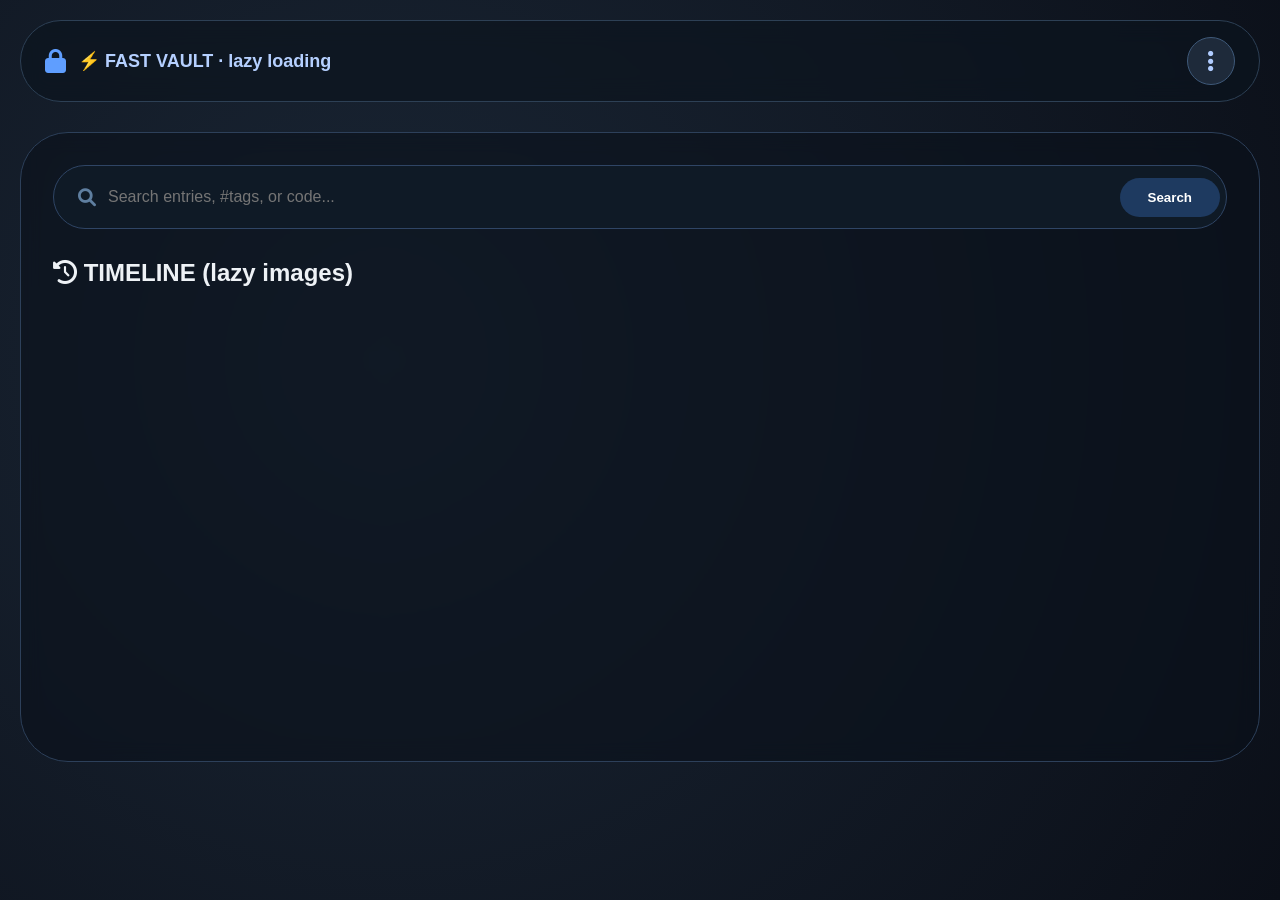
==== commit d04bdc1c: "Update index.html" ====
--- a/public/index.html
+++ b/public/index.html
@@ -3,7 +3,7 @@
 <head>
     <meta charset="UTF-8">
     <meta name="viewport" content="width=device-width, initial-scale=1.0">
-    <title>SECRET DIARY · vault</title>
+    <title>⚡ FAST VAULT · lazy diary</title>
     <style>
         * {
             margin: 0;
@@ -29,13 +29,14 @@
         }
 
         .container {
-            max-width: 1200px;
+            max-width: 1400px;
             margin: 0 auto;
             padding: 20px;
             position: relative;
             z-index: 2;
         }
 
+        /* top bar */
         .top-bar {
             display: flex;
             justify-content: space-between;
@@ -73,6 +74,12 @@
             border-radius: 50%;
             background: #1e2a3a;
             border: 1px solid #3f5a7a;
+            transition: 0.2s;
+        }
+
+        .menu-dots:hover {
+            background: #2a3c54;
+            border-color: #6d9eff;
         }
 
         .menu-dots i {
@@ -80,16 +87,18 @@
             color: #b0ccff;
         }
 
+        /* dropdown menu */
         .dropdown-menu {
             position: absolute;
             top: 80px;
             right: 20px;
-            width: 260px;
+            width: 280px;
             background: #141e2c;
             border: 1px solid #3f5f88;
             border-radius: 30px;
             padding: 12px 0;
             backdrop-filter: blur(20px);
+            box-shadow: 0 20px 40px rgba(0, 0, 0, 0.6);
             display: none;
             z-index: 100;
         }
@@ -104,7 +113,9 @@
             align-items: center;
             gap: 16px;
             color: #d0e0ff;
+            transition: 0.1s;
             cursor: pointer;
+            font-size: 16px;
         }
 
         .menu-item i {
@@ -114,8 +125,16 @@
 
         .menu-item:hover {
             background: #1f3147;
-        }
-
+            color: white;
+        }
+
+        .menu-divider {
+            height: 1px;
+            background: #2f4560;
+            margin: 8px 0;
+        }
+
+        /* main content */
         .main-content {
             background: rgba(10, 18, 28, 0.6);
             backdrop-filter: blur(10px);
@@ -125,7 +144,7 @@
             min-height: 70vh;
         }
 
-        /* Search bar */
+        /* search bar */
         .search-section {
             margin-bottom: 30px;
             display: flex;
@@ -140,6 +159,11 @@
             border: 1px solid #2f4565;
             border-radius: 60px;
             padding: 6px 6px 6px 24px;
+        }
+
+        .search-box i {
+            color: #5f7fa0;
+            font-size: 18px;
         }
 
         .search-box input {
@@ -160,141 +184,299 @@
             border-radius: 40px;
             font-weight: 600;
             cursor: pointer;
-        }
-
-        /* Photo Grid */
-        .photo-grid {
-            display: grid;
-            grid-template-columns: repeat(auto-fill, minmax(200px, 1fr));
-            gap: 20px;
-            margin: 25px 0;
-        }
-
-        .photo-item {
-            background: #0f1a28;
-            border-radius: 24px;
-            overflow: hidden;
-            border: 1px solid #2f4a70;
-            transition: 0.2s;
+            transition: 0.1s;
+        }
+
+        .search-box button:hover {
+            background: #2b4f80;
+        }
+
+        /* date marks */
+        .date-marks {
+            display: flex;
+            gap: 4px;
+            margin: 10px 0;
+            flex-wrap: wrap;
+        }
+
+        .mark-dot {
+            width: 36px;
+            height: 36px;
+            border-radius: 50%;
+            display: flex;
+            align-items: center;
+            justify-content: center;
+            font-size: 12px;
+            background: #1e2f40;
+            color: #a0b8d0;
+            position: relative;
             cursor: pointer;
         }
 
-        .photo-item:hover {
-            transform: translateY(-4px);
-            border-color: #6d9eff;
-            box-shadow: 0 10px 25px #00000080;
-        }
-
-        .photo-img {
-            width: 100%;
-            aspect-ratio: 1;
-            background: #1a2b40;
-            overflow: hidden;
-        }
-
-        .photo-img img {
-            width: 100%;
-            height: 100%;
-            object-fit: cover;
-        }
-
-        .photo-img .placeholder {
-            width: 100%;
-            height: 100%;
-            display: flex;
-            align-items: center;
-            justify-content: center;
-            font-size: 48px;
-            color: #5f7fa0;
-        }
-
-        .photo-caption {
-            padding: 12px;
-            font-size: 14px;
-            font-weight: 500;
-        }
-
-        .photo-tags {
-            padding: 0 12px 12px;
-            display: flex;
-            flex-wrap: wrap;
-            gap: 6px;
-        }
-
-        .photo-tag {
-            background: #1a314a;
-            padding: 4px 10px;
-            border-radius: 30px;
-            font-size: 11px;
-            color: #b0d0ff;
-        }
-
-        /* Diary Card */
+        .mark-dot.has-entry {
+            background: #1e4a7a;
+            color: white;
+            box-shadow: 0 0 10px #2f6fcf;
+        }
+
+        .mark-dot.has-multiple {
+            background: #3f7fff;
+            font-weight: bold;
+        }
+
+        /* diary card */
         .diary-card {
             background: #0f1a28;
             border: 1px solid #2e4a70;
             border-radius: 40px;
             padding: 28px;
             margin-bottom: 30px;
+            transition: 0.2s;
+        }
+
+        .diary-card:hover {
+            border-color: #5f8ad0;
+            box-shadow: 0 10px 30px #00000060;
         }
 
         .diary-header {
             display: flex;
             justify-content: space-between;
             align-items: center;
-            margin-bottom: 25px;
-            padding-bottom: 15px;
-            border-bottom: 1px solid #2f4565;
+            margin-bottom: 20px;
         }
 
         .diary-date {
-            font-size: 24px;
+            font-size: 18px;
             font-weight: 600;
             color: #b0d0ff;
         }
 
         .diary-subject {
-            font-size: 28px;
+            font-size: 26px;
             font-weight: 600;
             margin-bottom: 20px;
-            padding-left: 10px;
+            padding-left: 15px;
             border-left: 6px solid #3f7fff;
         }
 
         .diary-entry {
             background: #0b131f;
             border-radius: 32px;
-            padding: 28px;
-            margin-bottom: 25px;
-            line-height: 1.8;
-            font-size: 17px;
+            padding: 24px;
+            margin-bottom: 20px;
+            line-height: 1.7;
             color: #d0e2ff;
             white-space: pre-wrap;
         }
 
-        /* Photo Strip */
-        .photo-strip {
+        /* lazy image grid - ICONS ONLY */
+        .lazy-image-grid {
             display: flex;
             gap: 15px;
-            overflow-x: auto;
-            padding: 15px 0;
+            flex-wrap: wrap;
             margin: 20px 0;
         }
 
-        .photo-strip img {
-            width: 120px;
-            height: 120px;
+        .image-placeholder {
+            width: 100px;
+            height: 100px;
+            background: #1a2a40;
             border-radius: 20px;
+            display: flex;
+            flex-direction: column;
+            align-items: center;
+            justify-content: center;
+            cursor: pointer;
+            border: 2px solid #2f4a70;
+            transition: 0.2s;
+            position: relative;
+            overflow: hidden;
+        }
+
+        .image-placeholder:hover {
+            border-color: #6d9eff;
+            transform: scale(1.05);
+            background: #223a58;
+        }
+
+        .image-placeholder i {
+            font-size: 32px;
+            color: #5f7fa0;
+            margin-bottom: 5px;
+        }
+
+        .image-placeholder span {
+            font-size: 10px;
+            color: #8fa8c8;
+        }
+
+        .image-placeholder.loaded {
+            background: transparent;
+            border-color: #5f9eff;
+        }
+
+        .image-placeholder.loaded img {
+            display: block;
+            width: 100%;
+            height: 100%;
             object-fit: cover;
-            border: 2px solid #2f4a70;
+        }
+
+        .image-placeholder.loaded i,
+        .image-placeholder.loaded span {
+            display: none;
+        }
+
+        /* tags cloud */
+        .tags-cloud {
+            display: flex;
+            flex-wrap: wrap;
+            gap: 10px;
+            margin: 20px 0;
+        }
+
+        .tag-pill {
+            background: #1a2c42;
+            padding: 8px 18px;
+            border-radius: 40px;
+            border: 1px solid #2f4f7a;
+            font-size: 14px;
             cursor: pointer;
-        }
-
-        .photo-strip img:hover {
+            transition: 0.1s;
+            display: inline-flex;
+            align-items: center;
+            gap: 6px;
+        }
+
+        .tag-pill i {
+            font-size: 12px;
+            color: #8fafdf;
+        }
+
+        .tag-pill:hover {
+            background: #2a4070;
+            border-color: #8bb5ff;
+        }
+
+        .tag-pill.active {
+            background: #2b4f8e;
+            border-color: #aac9ff;
+            color: white;
+        }
+
+        .tag-pill .count {
+            background: #00000040;
+            border-radius: 20px;
+            padding: 2px 8px;
+            font-size: 11px;
+        }
+
+        /* code block */
+        .code-block {
+            background: #0b1320;
+            border: 1px solid #3f5a80;
+            border-radius: 24px;
+            padding: 20px;
+            margin: 20px 0;
+            position: relative;
+            font-family: 'Fira Code', monospace;
+            font-size: 14px;
+            color: #b8d0ff;
+            white-space: pre-wrap;
+            word-break: break-all;
+        }
+
+        .copy-btn {
+            position: absolute;
+            top: 15px;
+            right: 15px;
+            background: #1a2e4a;
+            border: none;
+            color: white;
+            padding: 8px 16px;
+            border-radius: 30px;
+            cursor: pointer;
+            font-size: 12px;
+            display: flex;
+            align-items: center;
+            gap: 6px;
+            border: 1px solid #3f6a9f;
+        }
+
+        .copy-btn:hover {
+            background: #2a4070;
+        }
+
+        .copy-btn.copied {
+            background: #2e7d5e;
+            border-color: #5fcf9f;
+        }
+
+        /* important section */
+        .important-section {
+            background: #1e2c40;
+            border: 2px solid gold;
+            border-radius: 40px;
+            padding: 28px;
+            margin: 30px 0;
+            box-shadow: 0 0 30px #ffd96655;
+        }
+
+        .section-title {
+            display: flex;
+            align-items: center;
+            gap: 10px;
+            font-size: 20px;
+            color: gold;
+            margin-bottom: 20px;
+        }
+
+        /* gallery grid */
+        .photo-grid {
+            display: grid;
+            grid-template-columns: repeat(auto-fill, minmax(150px, 1fr));
+            gap: 20px;
+            margin: 25px 0;
+        }
+
+        .photo-item {
+            background: #0f1a28;
+            border-radius: 24px;
+            overflow: hidden;
+            border: 1px solid #2f4a70;
+            cursor: pointer;
+            transition: 0.2s;
+        }
+
+        .photo-item:hover {
+            transform: translateY(-4px);
             border-color: #6d9eff;
         }
 
-        /* Modal */
+        .photo-placeholder {
+            width: 100%;
+            aspect-ratio: 1;
+            background: #1a2a40;
+            display: flex;
+            flex-direction: column;
+            align-items: center;
+            justify-content: center;
+        }
+
+        .photo-placeholder i {
+            font-size: 40px;
+            color: #5f7fa0;
+        }
+
+        .photo-caption {
+            padding: 12px;
+            font-size: 13px;
+            display: flex;
+            justify-content: space-between;
+        }
+
+        /* modal */
         .modal {
             display: none;
             position: fixed;
@@ -336,100 +518,142 @@
             display: none;
         }
 
-        /* R2 URL Display */
-        .r2-url {
-            background: #0b131f;
-            padding: 10px 15px;
-            border-radius: 30px;
-            font-size: 12px;
-            color: #7f9fbf;
-            word-break: break-all;
-            margin: 10px 0;
-            border: 1px solid #2f4a70;
+        .toast {
+            position: fixed;
+            bottom: 30px;
+            right: 30px;
+            background: #2a4070;
+            color: white;
+            padding: 15px 30px;
+            border-radius: 50px;
+            box-shadow: 0 10px 30px black;
+            z-index: 2000;
+            display: none;
+            border-left: 6px solid #8bb5ff;
         }
 
         .btn-primary {
             background: #1e4a8f;
             border: none;
             color: white;
-            padding: 18px 36px;
+            padding: 16px 32px;
             border-radius: 50px;
             font-weight: 600;
-            font-size: 18px;
+            font-size: 16px;
             cursor: pointer;
             width: 100%;
+            transition: 0.1s;
         }
 
         .btn-primary:hover {
             background: #2f6fcf;
         }
+
+        .btn-secondary {
+            background: #2a3c58;
+            border: none;
+            color: white;
+            padding: 12px 24px;
+            border-radius: 40px;
+            cursor: pointer;
+            margin-right: 10px;
+        }
     </style>
     <link rel="stylesheet" href="https://cdnjs.cloudflare.com/ajax/libs/font-awesome/6.0.0-beta3/css/all.min.css">
+    <link href="https://fonts.googleapis.com/css2?family=Fira+Code&display=swap" rel="stylesheet">
 </head>
 <body>
     <div class="vault-bg"></div>
     <div class="container">
-        <!-- Top bar with 3-dot menu -->
+        <!-- top bar -->
         <div class="top-bar">
             <div class="logo">
                 <i class="fas fa-lock"></i>
-                <span>SECRET DIARY · R2 STORAGE</span>
+                <span>⚡ FAST VAULT · lazy loading</span>
             </div>
             <div class="menu-dots" id="menuDots">
                 <i class="fas fa-ellipsis-v"></i>
             </div>
         </div>
 
-        <!-- Dropdown menu -->
+        <!-- dropdown menu -->
         <div class="dropdown-menu" id="dropdownMenu">
             <div class="menu-item" data-view="timeline">
                 <i class="fas fa-stream"></i> Timeline
             </div>
             <div class="menu-item" data-view="gallery">
-                <i class="fas fa-images"></i> Gallery
+                <i class="fas fa-images"></i> Gallery (lazy)
+            </div>
+            <div class="menu-item" data-view="important">
+                <i class="fas fa-star"></i> Important Code
+            </div>
+            <div class="menu-item" data-view="tags">
+                <i class="fas fa-hashtag"></i> Hashtags
             </div>
             <div class="menu-item" data-view="daily">
                 <i class="fas fa-calendar-day"></i> Daily Diary
             </div>
+            <div class="menu-divider"></div>
             <div class="menu-item" data-view="write">
                 <i class="fas fa-pen"></i> Write New
             </div>
-            <div class="menu-item" data-view="test">
-                <i class="fas fa-image"></i> Test R2 Image
+            <div class="menu-item" data-view="saved">
+                <i class="fas fa-bookmark"></i> Saved Code
             </div>
         </div>
 
-        <!-- Main content -->
+        <!-- main content -->
         <div class="main-content" id="mainContent">
-            <!-- Search bar -->
+            <!-- search bar -->
             <div class="search-section">
                 <div class="search-box">
                     <i class="fas fa-search"></i>
-                    <input type="text" id="searchInput" placeholder="Search entries, tags...">
+                    <input type="text" id="searchInput" placeholder="Search entries, #tags, or code...">
                     <button id="searchBtn">Search</button>
                 </div>
             </div>
 
             <!-- TIMELINE VIEW -->
             <div id="timelineView">
-                <h2 style="margin-bottom: 25px;"><i class="fas fa-history"></i> RECENT ENTRIES</h2>
+                <h2 style="margin-bottom: 25px;"><i class="fas fa-history"></i> TIMELINE (lazy images)</h2>
+                <div class="date-marks" id="dateMarks"></div>
                 <div id="entriesList"></div>
             </div>
 
-            <!-- GALLERY VIEW -->
+            <!-- GALLERY VIEW (lazy) -->
             <div id="galleryView" class="hidden">
-                <h2 style="margin-bottom: 25px;"><i class="fas fa-images"></i> PHOTO GALLERY</h2>
-                
-                <!-- Test R2 Image -->
-                <div style="background: #0f1a28; border-radius: 32px; padding: 20px; margin-bottom: 30px;">
-                    <h3>🔗 R2 TEST IMAGE</h3>
-                    <div class="r2-url">https://pub-c91284acac5e4383a69c7cfd585ae61b.r2.dev/1772607838484_1000044322.png</div>
-                    <img src="https://pub-c91284acac5e4383a69c7cfd585ae61b.r2.dev/1772607838484_1000044322.png" 
-                         style="width: 100%; max-height: 300px; object-fit: contain; border-radius: 24px; background: #1a2a40;"
-                         onerror="this.onerror=null; this.src='data:image/svg+xml;utf8,<svg xmlns=%22http://www.w3.org/2000/svg%22 width=%22200%22 height=%22200%22 viewBox=%220 0 200 200%22><rect width=%22200%22 height=%22200%22 fill=%22%231a2a40%22/><text x=%2250%22 y=%22115%22 fill=%22%235f7fa0%22 font-size=%2220%22>Image Error</text></svg>';">
+                <h2 style="margin-bottom: 25px;"><i class="fas fa-images"></i> GALLERY · click to load</h2>
+                <div class="tags-cloud" id="galleryTagFilter"></div>
+                <div class="photo-grid" id="galleryGrid"></div>
+            </div>
+
+            <!-- IMPORTANT CODE VIEW -->
+            <div id="importantView" class="hidden">
+                <div class="important-section">
+                    <div class="section-title">
+                        <i class="fas fa-star"></i> ⭐ IMPORTANT SAVED CODE ⭐
+                    </div>
+                    
+                    <div style="margin-bottom: 20px;">
+                        <input type="text" id="codeTitle" placeholder="Code title..." style="width: 100%; background: #1a2a3c; border: 1px solid #2f4a70; border-radius: 30px; padding: 16px; color: white; margin-bottom: 15px;">
+                        <textarea id="codeContent" placeholder="Paste your important code here..." style="width: 100%; background: #1a2a3c; border: 1px solid #2f4a70; border-radius: 30px; padding: 20px; color: white; font-family: 'Fira Code', monospace; min-height: 200px;"></textarea>
+                    </div>
+
+                    <div style="display: flex; gap: 10px; margin-bottom: 20px;">
+                        <input type="text" id="codeTags" placeholder="#tags (comma separated)" style="flex: 1; background: #1a2a3c; border: 1px solid #2f4a70; border-radius: 30px; padding: 12px; color: white;">
+                        <button class="btn-secondary" id="saveCodeBtn"><i class="fas fa-save"></i> Save Code</button>
+                    </div>
+
+                    <h3 style="margin: 30px 0 20px;">📚 SAVED CODE SNIPPETS</h3>
+                    <div id="savedCodesList"></div>
                 </div>
-                
-                <div class="photo-grid" id="galleryGrid"></div>
+            </div>
+
+            <!-- TAGS VIEW -->
+            <div id="tagsView" class="hidden">
+                <h2 style="margin-bottom: 25px;"><i class="fas fa-hashtag"></i> ALL HASHTAGS</h2>
+                <div class="tags-cloud" id="allTagsCloud"></div>
+                <div id="taggedContent" style="margin-top: 30px;"></div>
             </div>
 
             <!-- DAILY DIARY VIEW -->
@@ -447,11 +671,11 @@
                     </div>
 
                     <div style="margin-bottom: 20px;">
-                        <textarea id="entryText" placeholder="Write your entry..." style="width: 100%; background: #1a2a3c; border: 1px solid #2f4a70; border-radius: 30px; padding: 16px 22px; color: white; min-height: 150px;"></textarea>
+                        <textarea id="entryText" placeholder="Write your entry... use #hashtags" style="width: 100%; background: #1a2a3c; border: 1px solid #2f4a70; border-radius: 30px; padding: 16px 22px; color: white; min-height: 150px;"></textarea>
                     </div>
 
                     <div style="margin-bottom: 20px;">
-                        <input type="text" id="entryTags" placeholder="Tags (comma separated)" style="width: 100%; background: #1a2a3c; border: 1px solid #2f4a70; border-radius: 30px; padding: 16px 22px; color: white;">
+                        <input type="text" id="entryTags" placeholder="#tags (comma separated)" style="width: 100%; background: #1a2a3c; border: 1px solid #2f4a70; border-radius: 30px; padding: 16px 22px; color: white;">
                     </div>
 
                     <div style="margin-bottom: 20px; border: 2px dashed #2f4a70; border-radius: 40px; padding: 40px; text-align: center; cursor: pointer;" id="photoUploadArea">
@@ -466,21 +690,15 @@
                 </div>
             </div>
 
-            <!-- TEST VIEW -->
-            <div id="testView" class="hidden">
-                <h2><i class="fas fa-flask"></i> R2 TEST</h2>
-                <div style="background: #0f1a28; border-radius: 32px; padding: 30px; margin-top: 20px;">
-                    <h3>Test Image from your R2:</h3>
-                    <div class="r2-url">https://pub-c91284acac5e4383a69c7cfd585ae61b.r2.dev/1772607838484_1000044322.png</div>
-                    <img src="https://pub-c91284acac5e4383a69c7cfd585ae61b.r2.dev/1772607838484_1000044322.png" 
-                         style="max-width: 100%; border-radius: 24px; margin-top: 20px;"
-                         onerror="this.onerror=null; this.src='https://via.placeholder.com/400x300?text=Image+Not+Found';">
-                </div>
+            <!-- SAVED CODES VIEW -->
+            <div id="savedView" class="hidden">
+                <h2><i class="fas fa-bookmark"></i> SAVED CODE & IMPORTANT</h2>
+                <div id="allSavedCodes"></div>
             </div>
         </div>
     </div>
 
-    <!-- Modal for full image -->
+    <!-- modal for full image (lazy loaded) -->
     <div class="modal" id="imageModal">
         <div class="modal-content">
             <span class="close-modal" id="closeModal">&times;</span>
@@ -488,16 +706,18 @@
         </div>
     </div>
 
+    <!-- toast notification -->
+    <div class="toast" id="toast">Copied to clipboard!</div>
+
     <script>
+        // CONFIG
         const API_BASE = 'https://secretly.yashavanthan22.workers.dev';
         const R2_PUBLIC = 'https://pub-c91284acac5e4383a69c7cfd585ae61b.r2.dev';
         let allEntries = [];
+        let savedCodes = JSON.parse(localStorage.getItem('savedCodes') || '[]');
         let currentView = 'timeline';
 
-        // Test image URL from your R2
-        const TEST_IMAGE = 'https://pub-c91284acac5e4383a69c7cfd585ae61b.r2.dev/1772607838484_1000044322.png';
-
-        // Menu toggle
+        // ---------- MENU ----------
         const menuDots = document.getElementById('menuDots');
         const dropdown = document.getElementById('dropdownMenu');
 
@@ -510,7 +730,6 @@
             dropdown.classList.remove('show');
         });
 
-        // Menu item clicks
         document.querySelectorAll('.menu-item').forEach(item => {
             item.addEventListener('click', () => {
                 const view = item.dataset.view;
@@ -523,27 +742,36 @@
             currentView = view;
             document.getElementById('timelineView').classList.add('hidden');
             document.getElementById('galleryView').classList.add('hidden');
+            document.getElementById('importantView').classList.add('hidden');
+            document.getElementById('tagsView').classList.add('hidden');
             document.getElementById('dailyView').classList.add('hidden');
             document.getElementById('writeView').classList.add('hidden');
-            document.getElementById('testView').classList.add('hidden');
+            document.getElementById('savedView').classList.add('hidden');
             
             if (view === 'timeline') {
                 document.getElementById('timelineView').classList.remove('hidden');
                 loadEntries();
             } else if (view === 'gallery') {
                 document.getElementById('galleryView').classList.remove('hidden');
-                renderGallery();
+                renderLazyGallery();
+            } else if (view === 'important') {
+                document.getElementById('importantView').classList.remove('hidden');
+                renderSavedCodes();
+            } else if (view === 'tags') {
+                document.getElementById('tagsView').classList.remove('hidden');
+                renderAllTags();
             } else if (view === 'daily') {
                 document.getElementById('dailyView').classList.remove('hidden');
                 showDailyDiary();
             } else if (view === 'write') {
                 document.getElementById('writeView').classList.remove('hidden');
-            } else if (view === 'test') {
-                document.getElementById('testView').classList.remove('hidden');
+            } else if (view === 'saved') {
+                document.getElementById('savedView').classList.remove('hidden');
+                displayAllSavedCodes();
             }
         }
 
-        // Load entries
+        // ---------- LOAD ENTRIES ----------
         async function loadEntries() {
             try {
                 const resp = await fetch(`${API_BASE}/list`);
@@ -572,16 +800,38 @@
                 allEntries = entries;
                 
                 if (currentView === 'timeline') renderTimeline();
-                else if (currentView === 'gallery') renderGallery();
+                else if (currentView === 'gallery') renderLazyGallery();
             } catch (e) {
                 console.error('load error', e);
             }
         }
 
-        // Render timeline with actual images
+        // ---------- RENDER TIMELINE WITH LAZY IMAGES ----------
         function renderTimeline() {
             const container = document.getElementById('entriesList');
-            
+            const marksContainer = document.getElementById('dateMarks');
+            
+            // date marks
+            const days = ['S', 'M', 'T', 'W', 'T', 'F', 'S'];
+            let marksHtml = '';
+            for (let i = 13; i >= 0; i--) {
+                const d = new Date();
+                d.setDate(d.getDate() - i);
+                const dateStr = d.toISOString().split('T')[0];
+                const entriesOnDate = allEntries.filter(e => {
+                    const eDate = new Date(parseInt(e.id)).toISOString().split('T')[0];
+                    return eDate === dateStr;
+                });
+                
+                let markClass = 'mark-dot';
+                if (entriesOnDate.length === 1) markClass += ' has-entry';
+                else if (entriesOnDate.length > 1) markClass += ' has-multiple';
+                
+                marksHtml += `<div class="${markClass}" onclick="showDateEntries('${dateStr}')">${days[d.getDay()]}</div>`;
+            }
+            marksContainer.innerHTML = marksHtml;
+            
+            // entries
             if (allEntries.length === 0) {
                 container.innerHTML = '<div style="text-align: center; padding: 60px;">No entries yet.</div>';
                 return;
@@ -591,38 +841,65 @@
                 const date = new Date(parseInt(entry.id));
                 const dateStr = date.toLocaleDateString();
                 const photos = entry.photos || [];
+                const tags = entry.tags || [];
                 
                 return `
                     <div class="diary-card">
                         <div class="diary-header">
                             <span class="diary-date">${dateStr}</span>
+                            <span><i class="fas fa-smile"></i> ${entry.mood || 'happy'}</span>
                         </div>
                         <div class="diary-subject">${entry.subject || 'Untitled'}</div>
                         <div class="diary-entry">${(entry.entry || '').substring(0, 200)}...</div>
                         
+                        <!-- LAZY IMAGE GRID - ICONS ONLY -->
                         ${photos.length ? `
-                            <div class="photo-strip">
-                                ${photos.map(photo => `
-                                    <img src="${photo}" 
-                                         onclick="openImage('${photo}')"
-                                         onerror="this.onerror=null; this.src='${R2_PUBLIC}/1772607838484_1000044322.png';">
+                            <div class="lazy-image-grid" id="lazy-${entry.id}">
+                                ${photos.map((photo, idx) => `
+                                    <div class="image-placeholder" onclick="loadAndShowImage('${photo}', this)">
+                                        <i class="fas fa-image"></i>
+                                        <span>photo ${idx+1}</span>
+                                    </div>
                                 `).join('')}
                             </div>
                         ` : ''}
                         
-                        <div style="display: flex; gap: 8px; flex-wrap: wrap; margin-top: 15px;">
-                            ${(entry.tags || []).map(t => `<span class="photo-tag">#${t}</span>`).join('')}
+                        <!-- TAGS -->
+                        <div class="tags-cloud" style="margin-top: 15px;">
+                            ${tags.map(t => `
+                                <span class="tag-pill" onclick="filterByTag('${t}')">
+                                    <i class="fas fa-hashtag"></i> ${t}
+                                </span>
+                            `).join('')}
                         </div>
                     </div>
                 `;
             }).join('');
         }
 
-        // Render gallery with actual images
-        function renderGallery() {
+        // ---------- LAZY IMAGE LOADER ----------
+        window.loadAndShowImage = function(url, element) {
+            // Show loading
+            element.innerHTML = '<i class="fas fa-spinner fa-pulse"></i><span>loading...</span>';
+            
+            // Create new image
+            const img = new Image();
+            img.onload = () => {
+                element.classList.add('loaded');
+                element.innerHTML = '';
+                element.style.background = `url('${url}') center/cover`;
+                element.onclick = () => openImageModal(url);
+            };
+            img.onerror = () => {
+                element.innerHTML = '<i class="fas fa-exclamation-triangle"></i><span>error</span>';
+            };
+            img.src = url;
+        };
+
+        // ---------- RENDER LAZY GALLERY ----------
+        function renderLazyGallery() {
             const galleryGrid = document.getElementById('galleryGrid');
             
-            // Collect all photos
             let allPhotos = [];
             allEntries.forEach(entry => {
                 if (entry.photos) {
@@ -630,122 +907,191 @@
                         allPhotos.push({
                             url: photo,
                             entryId: entry.id,
-                            date: entry.id
+                            date: entry.id,
+                            tags: entry.tags || []
                         });
                     });
                 }
             });
             
-            // Add test image if no photos
             if (allPhotos.length === 0) {
-                allPhotos = [{
-                    url: TEST_IMAGE,
-                    entryId: 'test',
-                    date: Date.now()
-                }];
+                galleryGrid.innerHTML = '<div style="grid-column: 1/-1; text-align: center; padding: 60px;">No photos yet</div>';
+                return;
             }
             
             galleryGrid.innerHTML = allPhotos.map(photo => `
-                <div class="photo-item" onclick="openImage('${photo.url}')">
-                    <div class="photo-img">
-                        <img src="${photo.url}" 
-                             onerror="this.onerror=null; this.parentNode.innerHTML='<div class=\'placeholder\'><i class=\'fas fa-image\'></i></div>';"
-                             style="width: 100%; height: 100%; object-fit: cover;">
+                <div class="photo-item" onclick="openImageModal('${photo.url}')">
+                    <div class="photo-placeholder">
+                        <i class="fas fa-image"></i>
+                        <span style="font-size: 11px; margin-top: 5px;">click to load</span>
                     </div>
-                    <div class="photo-caption">${new Date(parseInt(photo.date)).toLocaleDateString()}</div>
-                    <div class="photo-tags">
-                        <span class="photo-tag">R2 storage</span>
+                    <div class="photo-caption">
+                        <span>${new Date(parseInt(photo.date)).toLocaleDateString()}</span>
+                        <i class="fas fa-expand"></i>
                     </div>
                 </div>
             `).join('');
         }
 
-        // Show daily diary
-        function showDailyDiary() {
-            const container = document.getElementById('dailyDiaryContent');
-            
-            if (allEntries.length === 0) {
-                container.innerHTML = '<div style="text-align: center; padding: 60px;">No entries</div>';
+        // ---------- IMPORTANT CODE SECTION ----------
+        document.getElementById('saveCodeBtn').addEventListener('click', () => {
+            const title = document.getElementById('codeTitle').value;
+            const code = document.getElementById('codeContent').value;
+            const tags = document.getElementById('codeTags').value.split(',').map(t => t.trim()).filter(t => t);
+            
+            if (!title || !code) {
+                showToast('Please enter title and code');
                 return;
             }
             
-            const entry = allEntries[0];
-            const photos = entry.photos || [];
+            const codeObj = {
+                id: Date.now().toString(),
+                title,
+                code,
+                tags,
+                date: new Date().toLocaleString()
+            };
+            
+            savedCodes.push(codeObj);
+            localStorage.setItem('savedCodes', JSON.stringify(savedCodes));
+            
+            document.getElementById('codeTitle').value = '';
+            document.getElementById('codeContent').value = '';
+            document.getElementById('codeTags').value = '';
+            
+            renderSavedCodes();
+            showToast('Code saved!');
+        });
+
+        function renderSavedCodes() {
+            const container = document.getElementById('savedCodesList');
+            
+            if (savedCodes.length === 0) {
+                container.innerHTML = '<div style="text-align: center; padding: 40px;">No saved code yet</div>';
+                return;
+            }
+            
+            container.innerHTML = savedCodes.map(code => `
+                <div class="code-block">
+                    <button class="copy-btn" onclick="copyCode(this, '${code.code.replace(/'/g, "\\'")}')">
+                        <i class="fas fa-copy"></i> Copy
+                    </button>
+                    <h3 style="margin-bottom: 15px; color: gold;">${code.title}</h3>
+                    <pre style="overflow-x: auto; padding: 15px; background: #0a121e; border-radius: 16px;"><code>${code.code}</code></pre>
+                    <div style="display: flex; gap: 8px; margin-top: 15px;">
+                        ${code.tags.map(t => `<span class="tag-pill" style="font-size: 11px;">#${t}</span>`).join('')}
+                    </div>
+                    <div style="font-size: 11px; color: #7f9fbf; margin-top: 10px;">${code.date}</div>
+                </div>
+            `).join('');
+        }
+
+        // ---------- COPY FUNCTION ----------
+        window.copyCode = function(btn, code) {
+            navigator.clipboard.writeText(code).then(() => {
+                btn.classList.add('copied');
+                btn.innerHTML = '<i class="fas fa-check"></i> Copied!';
+                setTimeout(() => {
+                    btn.classList.remove('copied');
+                    btn.innerHTML = '<i class="fas fa-copy"></i> Copy';
+                }, 2000);
+                showToast('Code copied!');
+            });
+        };
+
+        // ---------- TOAST ----------
+        function showToast(msg) {
+            const toast = document.getElementById('toast');
+            toast.textContent = msg;
+            toast.style.display = 'block';
+            setTimeout(() => {
+                toast.style.display = 'none';
+            }, 2000);
+        }
+
+        // ---------- TAGS SYSTEM ----------
+        function renderAllTags() {
+            const tagCount = {};
+            allEntries.forEach(e => {
+                if (e.tags) {
+                    e.tags.forEach(t => tagCount[t] = (tagCount[t] || 0) + 1);
+                }
+            });
+            
+            // add code tags
+            savedCodes.forEach(c => {
+                if (c.tags) {
+                    c.tags.forEach(t => tagCount[t] = (tagCount[t] || 0) + 1);
+                }
+            });
+            
+            const cloud = document.getElementById('allTagsCloud');
+            cloud.innerHTML = Object.entries(tagCount).map(([tag, count]) => 
+                `<span class="tag-pill" onclick="filterByTag('${tag}')">
+                    <i class="fas fa-hashtag"></i> ${tag}
+                    <span class="count">${count}</span>
+                </span>`
+            ).join('');
+        }
+
+        window.filterByTag = function(tag) {
+            document.getElementById('searchInput').value = `#${tag}`;
+            showToast(`Filtering by #${tag}`);
+            
+            // Filter entries
+            const filtered = allEntries.filter(e => e.tags && e.tags.includes(tag));
+            if (filtered.length) {
+                // Show in timeline
+                switchView('timeline');
+                // highlight logic here
+            }
+        };
+
+        // ---------- IMAGE MODAL ----------
+        window.openImageModal = function(url) {
+            const modal = document.getElementById('imageModal');
+            const container = document.getElementById('modalImageContainer');
             
             container.innerHTML = `
-                <div class="diary-card">
-                    <div class="diary-header">
-                        <span class="diary-date">${new Date(parseInt(entry.id)).toLocaleDateString()}</span>
-                    </div>
-                    
-                    <div class="diary-subject">${entry.subject || 'Daily Entry'}</div>
-                    
-                    <div class="diary-entry">${entry.entry || ''}</div>
-                    
-                    ${photos.length ? `
-                        <h3>Photos (${photos.length})</h3>
-                        <div class="photo-grid">
-                            ${photos.map(photo => `
-                                <div class="photo-item" onclick="openImage('${photo}')">
-                                    <div class="photo-img">
-                                        <img src="${photo}" style="width: 100%; height: 100%; object-fit: cover;">
-                                    </div>
-                                </div>
-                            `).join('')}
-                        </div>
-                    ` : ''}
+                <img src="${url}" class="modal-img" onload="this.style.display='block'">
+                <div style="margin-top: 20px; word-break: break-all; background: #0b131f; padding: 15px; border-radius: 30px;">
+                    <small>${url}</small>
                 </div>
             `;
-        }
-
-        // Open image in modal
-        window.openImage = function(url) {
-            const modal = document.getElementById('imageModal');
-            const container = document.getElementById('modalImageContainer');
-            
-            container.innerHTML = `
-                <img src="${url}" class="modal-img" onerror="this.src='${TEST_IMAGE}';">
-                <div class="r2-url" style="margin-top: 20px;">${url}</div>
-            `;
             
             modal.style.display = 'flex';
         };
 
-        // Upload photos
+        // ---------- UPLOAD ----------
         document.getElementById('photoUploadArea').addEventListener('click', () => {
             document.getElementById('fileInput').click();
         });
 
-        document.getElementById('fileInput').addEventListener('change', async (e) => {
+        document.getElementById('fileInput').addEventListener('change', (e) => {
             const preview = document.getElementById('uploadPreview');
             preview.innerHTML = '';
             
             for (let file of e.target.files) {
-                // Show preview
                 const reader = new FileReader();
                 reader.onload = (ev) => {
-                    const img = document.createElement('img');
-                    img.src = ev.target.result;
-                    img.style.width = '100px';
-                    img.style.height = '100px';
-                    img.style.borderRadius = '16px';
-                    img.style.objectFit = 'cover';
-                    preview.appendChild(img);
+                    const div = document.createElement('div');
+                    div.className = 'image-placeholder';
+                    div.innerHTML = `<i class="fas fa-image"></i><span>${file.name.substring(0, 10)}</span>`;
+                    preview.appendChild(div);
                 };
                 reader.readAsDataURL(file);
             }
         });
 
-        // Save entry with photos
+        // ---------- SAVE ENTRY ----------
         document.getElementById('saveEntryBtn').addEventListener('click', async () => {
             const subject = document.getElementById('entrySubject').value;
             const entry = document.getElementById('entryText').value;
-            const tags = document.getElementById('entryTags').value.split(',').map(t => t.trim());
+            const tags = document.getElementById('entryTags').value.split(',').map(t => t.trim()).filter(t => t);
             const fileInput = document.getElementById('fileInput');
             
             let photoUrls = [];
             
-            // Upload each photo to R2
             if (fileInput.files.length > 0) {
                 for (let file of fileInput.files) {
                     const formData = new FormData();
@@ -759,10 +1105,7 @@
                         
                         if (uploadResp.ok) {
                             const result = await uploadResp.json();
-                            if (result.url) {
-                                photoUrls.push(result.url);
-                                console.log('Uploaded:', result.url);
-                            }
+                            if (result.url) photoUrls.push(result.url);
                         }
                     } catch (err) {
                         console.error('Upload error:', err);
@@ -775,6 +1118,7 @@
                 entry,
                 tags,
                 photos: photoUrls,
+                mood: 'happy',
                 timestamp: Date.now()
             };
             
@@ -785,13 +1129,18 @@
             });
             
             if (resp.ok) {
-                alert(`Saved! ${photoUrls.length} photos uploaded to R2`);
+                showToast(`Saved! ${photoUrls.length} photos uploaded`);
+                document.getElementById('entrySubject').value = '';
+                document.getElementById('entryText').value = '';
+                document.getElementById('entryTags').value = '';
+                document.getElementById('fileInput').value = '';
+                document.getElementById('uploadPreview').innerHTML = '';
                 await loadEntries();
                 switchView('timeline');
             }
         });
 
-        // Modal close
+        // ---------- MODAL CLOSE ----------
         document.getElementById('closeModal').addEventListener('click', () => {
             document.getElementById('imageModal').style.display = 'none';
         });
@@ -802,14 +1151,9 @@
             }
         });
 
-        // Search
-        document.getElementById('searchBtn').addEventListener('click', () => {
-            const term = document.getElementById('searchInput').value.toLowerCase();
-            // Implement search
-        });
-
-        // Initial load
+        // ---------- INIT ----------
         loadEntries();
+        setInterval(loadEntries, 30000);
     </script>
 </body>
 </html>
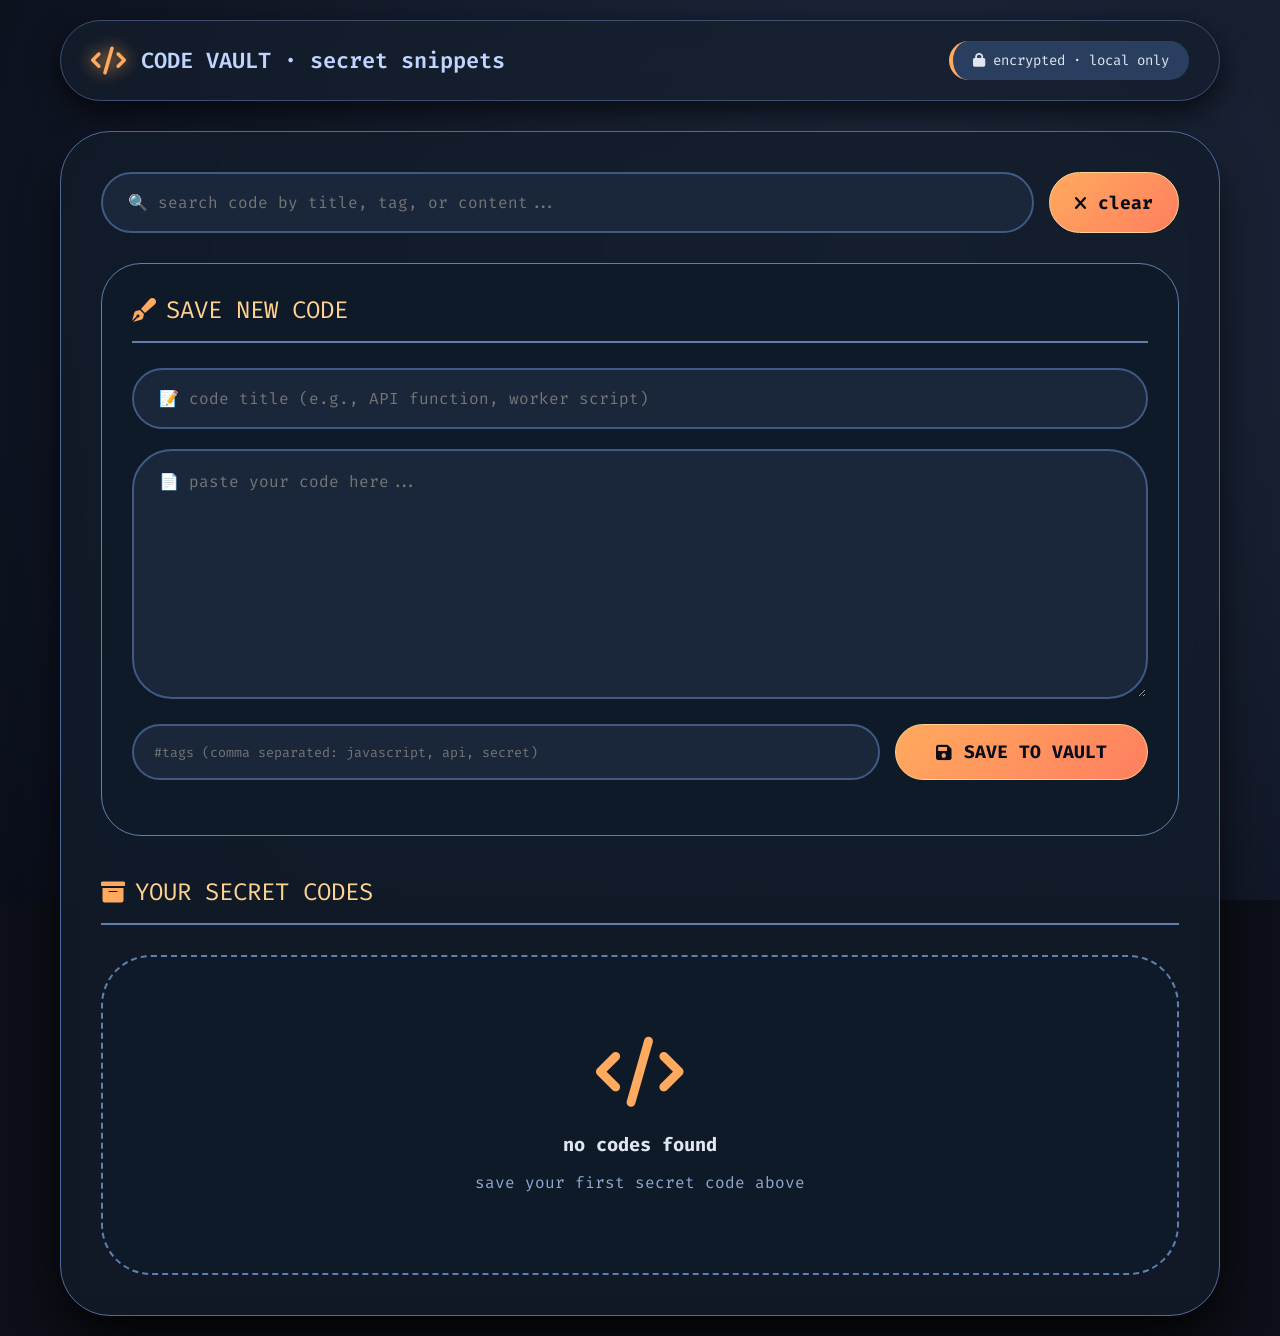
==== commit 2963a6ae: "Update index.html" ====
--- a/public/index.html
+++ b/public/index.html
@@ -3,18 +3,18 @@
 <head>
     <meta charset="UTF-8">
     <meta name="viewport" content="width=device-width, initial-scale=1.0">
-    <title>⚡ FAST VAULT · lazy diary</title>
+    <title>🔐 CODE VAULT · secret snippets</title>
     <style>
         * {
             margin: 0;
             padding: 0;
             box-sizing: border-box;
-            font-family: 'Inter', -apple-system, BlinkMacSystemFont, 'Segoe UI', Roboto, sans-serif;
+            font-family: 'Fira Code', 'Courier New', monospace;
         }
 
         body {
-            background: #0a0c15;
-            color: #eef2f6;
+            background: #0c0f17;
+            color: #e0e6f0;
             min-height: 100vh;
         }
 
@@ -24,1136 +24,623 @@
             left: 0;
             width: 100%;
             height: 100%;
-            background: radial-gradient(circle at 30% 40%, #1a2635, #0b0f18);
+            background: radial-gradient(circle at 70% 30%, #1f2a3f, #0a0e1a);
             z-index: -2;
         }
 
         .container {
-            max-width: 1400px;
+            max-width: 1200px;
             margin: 0 auto;
             padding: 20px;
-            position: relative;
-            z-index: 2;
-        }
-
-        /* top bar */
-        .top-bar {
+        }
+
+        /* header */
+        .header {
             display: flex;
             justify-content: space-between;
             align-items: center;
-            padding: 16px 24px;
-            background: rgba(12, 20, 30, 0.7);
+            padding: 20px 30px;
+            background: rgba(20, 30, 45, 0.7);
             backdrop-filter: blur(12px);
-            border: 1px solid #2d4055;
+            border: 1px solid #3f4f70;
             border-radius: 60px;
             margin-bottom: 30px;
+            box-shadow: 0 10px 30px rgba(0,0,0,0.7);
         }
 
         .logo {
             display: flex;
             align-items: center;
+            gap: 15px;
+            font-size: 22px;
+            font-weight: 600;
+            color: #c0d4ff;
+        }
+
+        .logo i {
+            color: #ffaa5e;
+            font-size: 28px;
+            filter: drop-shadow(0 0 8px #ffaa5e);
+        }
+
+        .badge {
+            background: #2a3f60;
+            padding: 10px 20px;
+            border-radius: 40px;
+            font-size: 14px;
+            border-left: 4px solid #ffaa5e;
+        }
+
+        /* main card */
+        .vault-card {
+            background: rgba(18, 28, 42, 0.8);
+            backdrop-filter: blur(12px);
+            border: 1px solid #4f6a9a;
+            border-radius: 50px;
+            padding: 40px;
+            box-shadow: 0 25px 50px -10px black;
+        }
+
+        /* form section */
+        .form-section {
+            background: #0f1a28;
+            border-radius: 40px;
+            padding: 30px;
+            margin-bottom: 40px;
+            border: 1px solid #5f7fb0;
+        }
+
+        .section-title {
+            font-size: 24px;
+            margin-bottom: 25px;
+            display: flex;
+            align-items: center;
+            gap: 10px;
+            color: #ffd28f;
+            border-bottom: 2px solid #5f7fb0;
+            padding-bottom: 15px;
+        }
+
+        .section-title i {
+            color: #ffaa5e;
+        }
+
+        .input-field {
+            width: 100%;
+            background: #1a263a;
+            border: 2px solid #3f5a85;
+            border-radius: 40px;
+            padding: 18px 25px;
+            color: white;
+            font-size: 16px;
+            margin-bottom: 20px;
+            outline: none;
+            transition: 0.2s;
+            font-family: 'Fira Code', monospace;
+        }
+
+        .input-field:focus {
+            border-color: #ffaa5e;
+            box-shadow: 0 0 15px #ffaa5e66;
+        }
+
+        textarea.input-field {
+            min-height: 250px;
+            font-family: 'Fira Code', monospace;
+            line-height: 1.6;
+            resize: vertical;
+        }
+
+        .tag-input {
+            display: flex;
+            gap: 15px;
+            margin-bottom: 25px;
+        }
+
+        .tag-input input {
+            flex: 1;
+            background: #1a263a;
+            border: 2px solid #3f5a85;
+            border-radius: 40px;
+            padding: 15px 20px;
+            color: white;
+            font-family: 'Fira Code', monospace;
+        }
+
+        .btn-save {
+            background: linear-gradient(135deg, #ffaa5e, #ff7e5f);
+            border: none;
+            color: #0a0e1a;
+            font-weight: bold;
+            padding: 15px 40px;
+            border-radius: 50px;
+            font-size: 18px;
+            cursor: pointer;
+            display: flex;
+            align-items: center;
             gap: 12px;
+            transition: 0.2s;
+            border: 1px solid #ffd28f;
+        }
+
+        .btn-save:hover {
+            transform: translateY(-3px);
+            box-shadow: 0 15px 30px #ff7e5f80;
+        }
+
+        /* code grid */
+        .code-grid {
+            display: grid;
+            grid-template-columns: repeat(auto-fill, minmax(350px, 1fr));
+            gap: 25px;
+            margin-top: 30px;
+        }
+
+        .code-item {
+            background: #0f1a2c;
+            border-radius: 40px;
+            overflow: hidden;
+            border: 2px solid #3f5f8a;
+            transition: 0.2s;
+            position: relative;
+        }
+
+        .code-item:hover {
+            border-color: #ffaa5e;
+            transform: translateY(-5px);
+            box-shadow: 0 20px 40px #000000cc;
+        }
+
+        .code-header {
+            background: #1a2b44;
+            padding: 18px 22px;
+            display: flex;
+            justify-content: space-between;
+            align-items: center;
+            border-bottom: 2px solid #3f5f8a;
+        }
+
+        .code-title {
             font-size: 18px;
             font-weight: 600;
-            color: #b5d0ff;
-        }
-
-        .logo i {
-            color: #5f9eff;
-            font-size: 24px;
-        }
-
-        .menu-dots {
-            position: relative;
+            color: #ffd28f;
+            display: flex;
+            align-items: center;
+            gap: 8px;
+        }
+
+        .code-title i {
+            color: #ffaa5e;
+        }
+
+        .copy-btn {
+            background: #2a3f60;
+            border: none;
+            color: white;
+            padding: 10px 18px;
+            border-radius: 40px;
             cursor: pointer;
-            width: 48px;
-            height: 48px;
-            display: flex;
-            align-items: center;
-            justify-content: center;
-            border-radius: 50%;
-            background: #1e2a3a;
-            border: 1px solid #3f5a7a;
+            font-size: 14px;
+            display: flex;
+            align-items: center;
+            gap: 8px;
             transition: 0.2s;
-        }
-
-        .menu-dots:hover {
-            background: #2a3c54;
-            border-color: #6d9eff;
-        }
-
-        .menu-dots i {
-            font-size: 24px;
-            color: #b0ccff;
-        }
-
-        /* dropdown menu */
-        .dropdown-menu {
-            position: absolute;
-            top: 80px;
-            right: 20px;
-            width: 280px;
-            background: #141e2c;
-            border: 1px solid #3f5f88;
+            border: 1px solid #5f7fb0;
+        }
+
+        .copy-btn:hover {
+            background: #ffaa5e;
+            color: #0a0e1a;
+            border-color: #ffd28f;
+        }
+
+        .copy-btn.copied {
+            background: #4caf92;
+            border-color: #8fffd0;
+        }
+
+        .code-body {
+            padding: 20px;
+            background: #0a121f;
+            max-height: 300px;
+            overflow-y: auto;
+        }
+
+        .code-body pre {
+            margin: 0;
+            font-family: 'Fira Code', monospace;
+            font-size: 13px;
+            line-height: 1.6;
+            color: #e0e6f0;
+            white-space: pre-wrap;
+            word-break: break-all;
+        }
+
+        /* syntax colors */
+        .code-body .keyword { color: #ff7e5f; }
+        .code-body .string { color: #a5d6ff; }
+        .code-body .comment { color: #7f9fbf; }
+        .code-body .function { color: #ffd28f; }
+        .code-body .number { color: #b392f0; }
+
+        .code-footer {
+            padding: 15px 22px;
+            background: #0f1a2c;
+            border-top: 2px solid #2a3f60;
+            display: flex;
+            flex-wrap: wrap;
+            gap: 8px;
+            align-items: center;
+        }
+
+        .tag {
+            background: #1e314a;
+            padding: 6px 15px;
             border-radius: 30px;
-            padding: 12px 0;
-            backdrop-filter: blur(20px);
-            box-shadow: 0 20px 40px rgba(0, 0, 0, 0.6);
-            display: none;
-            z-index: 100;
-        }
-
-        .dropdown-menu.show {
-            display: block;
-        }
-
-        .menu-item {
-            padding: 16px 24px;
-            display: flex;
-            align-items: center;
-            gap: 16px;
-            color: #d0e0ff;
-            transition: 0.1s;
+            font-size: 12px;
+            color: #b0c8f0;
+            border: 1px solid #3f6a9f;
+            display: inline-flex;
+            align-items: center;
+            gap: 5px;
+        }
+
+        .tag i {
+            color: #ffaa5e;
+            font-size: 10px;
+        }
+
+        .date-badge {
+            margin-left: auto;
+            font-size: 11px;
+            color: #7f9fbf;
+        }
+
+        .delete-btn {
+            background: transparent;
+            border: none;
+            color: #a0b8d0;
             cursor: pointer;
             font-size: 16px;
-        }
-
-        .menu-item i {
-            width: 24px;
-            color: #6d9eff;
-        }
-
-        .menu-item:hover {
-            background: #1f3147;
-            color: white;
-        }
-
-        .menu-divider {
-            height: 1px;
-            background: #2f4560;
-            margin: 8px 0;
-        }
-
-        /* main content */
-        .main-content {
-            background: rgba(10, 18, 28, 0.6);
-            backdrop-filter: blur(10px);
-            border: 1px solid #2d405a;
-            border-radius: 48px;
-            padding: 32px;
-            min-height: 70vh;
-        }
-
-        /* search bar */
-        .search-section {
+            padding: 5px 10px;
+            border-radius: 30px;
+        }
+
+        .delete-btn:hover {
+            color: #ff6b6b;
+            background: #2a1f2f;
+        }
+
+        .search-box {
+            display: flex;
+            gap: 15px;
             margin-bottom: 30px;
-            display: flex;
-            gap: 12px;
-        }
-
-        .search-box {
-            flex: 1;
-            display: flex;
-            align-items: center;
-            background: #0f1a26;
-            border: 1px solid #2f4565;
-            border-radius: 60px;
-            padding: 6px 6px 6px 24px;
-        }
-
-        .search-box i {
-            color: #5f7fa0;
-            font-size: 18px;
         }
 
         .search-box input {
             flex: 1;
-            background: transparent;
-            border: none;
-            padding: 16px 12px;
+            background: #1a263a;
+            border: 2px solid #3f5a85;
+            border-radius: 60px;
+            padding: 18px 25px;
             color: white;
             font-size: 16px;
             outline: none;
         }
 
-        .search-box button {
-            background: #1e3a60;
-            border: none;
-            color: white;
-            padding: 12px 28px;
-            border-radius: 40px;
-            font-weight: 600;
-            cursor: pointer;
-            transition: 0.1s;
-        }
-
-        .search-box button:hover {
-            background: #2b4f80;
-        }
-
-        /* date marks */
-        .date-marks {
-            display: flex;
-            gap: 4px;
-            margin: 10px 0;
-            flex-wrap: wrap;
-        }
-
-        .mark-dot {
-            width: 36px;
-            height: 36px;
-            border-radius: 50%;
-            display: flex;
-            align-items: center;
-            justify-content: center;
-            font-size: 12px;
-            background: #1e2f40;
-            color: #a0b8d0;
-            position: relative;
-            cursor: pointer;
-        }
-
-        .mark-dot.has-entry {
-            background: #1e4a7a;
-            color: white;
-            box-shadow: 0 0 10px #2f6fcf;
-        }
-
-        .mark-dot.has-multiple {
-            background: #3f7fff;
-            font-weight: bold;
-        }
-
-        /* diary card */
-        .diary-card {
+        .search-box input:focus {
+            border-color: #ffaa5e;
+        }
+
+        .empty-state {
+            text-align: center;
+            padding: 80px;
             background: #0f1a28;
-            border: 1px solid #2e4a70;
-            border-radius: 40px;
-            padding: 28px;
-            margin-bottom: 30px;
-            transition: 0.2s;
-        }
-
-        .diary-card:hover {
-            border-color: #5f8ad0;
-            box-shadow: 0 10px 30px #00000060;
-        }
-
-        .diary-header {
-            display: flex;
-            justify-content: space-between;
-            align-items: center;
-            margin-bottom: 20px;
-        }
-
-        .diary-date {
-            font-size: 18px;
-            font-weight: 600;
-            color: #b0d0ff;
-        }
-
-        .diary-subject {
-            font-size: 26px;
-            font-weight: 600;
-            margin-bottom: 20px;
-            padding-left: 15px;
-            border-left: 6px solid #3f7fff;
-        }
-
-        .diary-entry {
-            background: #0b131f;
-            border-radius: 32px;
-            padding: 24px;
-            margin-bottom: 20px;
-            line-height: 1.7;
-            color: #d0e2ff;
-            white-space: pre-wrap;
-        }
-
-        /* lazy image grid - ICONS ONLY */
-        .lazy-image-grid {
-            display: flex;
-            gap: 15px;
-            flex-wrap: wrap;
-            margin: 20px 0;
-        }
-
-        .image-placeholder {
-            width: 100px;
-            height: 100px;
-            background: #1a2a40;
-            border-radius: 20px;
-            display: flex;
-            flex-direction: column;
-            align-items: center;
-            justify-content: center;
-            cursor: pointer;
-            border: 2px solid #2f4a70;
-            transition: 0.2s;
-            position: relative;
-            overflow: hidden;
-        }
-
-        .image-placeholder:hover {
-            border-color: #6d9eff;
-            transform: scale(1.05);
-            background: #223a58;
-        }
-
-        .image-placeholder i {
-            font-size: 32px;
-            color: #5f7fa0;
-            margin-bottom: 5px;
-        }
-
-        .image-placeholder span {
-            font-size: 10px;
-            color: #8fa8c8;
-        }
-
-        .image-placeholder.loaded {
-            background: transparent;
-            border-color: #5f9eff;
-        }
-
-        .image-placeholder.loaded img {
-            display: block;
-            width: 100%;
-            height: 100%;
-            object-fit: cover;
-        }
-
-        .image-placeholder.loaded i,
-        .image-placeholder.loaded span {
-            display: none;
-        }
-
-        /* tags cloud */
-        .tags-cloud {
-            display: flex;
-            flex-wrap: wrap;
-            gap: 10px;
-            margin: 20px 0;
-        }
-
-        .tag-pill {
-            background: #1a2c42;
-            padding: 8px 18px;
-            border-radius: 40px;
-            border: 1px solid #2f4f7a;
-            font-size: 14px;
-            cursor: pointer;
-            transition: 0.1s;
-            display: inline-flex;
-            align-items: center;
-            gap: 6px;
-        }
-
-        .tag-pill i {
-            font-size: 12px;
-            color: #8fafdf;
-        }
-
-        .tag-pill:hover {
-            background: #2a4070;
-            border-color: #8bb5ff;
-        }
-
-        .tag-pill.active {
-            background: #2b4f8e;
-            border-color: #aac9ff;
-            color: white;
-        }
-
-        .tag-pill .count {
-            background: #00000040;
-            border-radius: 20px;
-            padding: 2px 8px;
-            font-size: 11px;
-        }
-
-        /* code block */
-        .code-block {
-            background: #0b1320;
-            border: 1px solid #3f5a80;
-            border-radius: 24px;
-            padding: 20px;
-            margin: 20px 0;
-            position: relative;
-            font-family: 'Fira Code', monospace;
-            font-size: 14px;
-            color: #b8d0ff;
-            white-space: pre-wrap;
-            word-break: break-all;
-        }
-
-        .copy-btn {
-            position: absolute;
-            top: 15px;
-            right: 15px;
-            background: #1a2e4a;
-            border: none;
-            color: white;
-            padding: 8px 16px;
-            border-radius: 30px;
-            cursor: pointer;
-            font-size: 12px;
-            display: flex;
-            align-items: center;
-            gap: 6px;
-            border: 1px solid #3f6a9f;
-        }
-
-        .copy-btn:hover {
-            background: #2a4070;
-        }
-
-        .copy-btn.copied {
-            background: #2e7d5e;
-            border-color: #5fcf9f;
-        }
-
-        /* important section */
-        .important-section {
-            background: #1e2c40;
-            border: 2px solid gold;
-            border-radius: 40px;
-            padding: 28px;
-            margin: 30px 0;
-            box-shadow: 0 0 30px #ffd96655;
-        }
-
-        .section-title {
-            display: flex;
-            align-items: center;
-            gap: 10px;
-            font-size: 20px;
-            color: gold;
-            margin-bottom: 20px;
-        }
-
-        /* gallery grid */
-        .photo-grid {
-            display: grid;
-            grid-template-columns: repeat(auto-fill, minmax(150px, 1fr));
-            gap: 20px;
-            margin: 25px 0;
-        }
-
-        .photo-item {
-            background: #0f1a28;
-            border-radius: 24px;
-            overflow: hidden;
-            border: 1px solid #2f4a70;
-            cursor: pointer;
-            transition: 0.2s;
-        }
-
-        .photo-item:hover {
-            transform: translateY(-4px);
-            border-color: #6d9eff;
-        }
-
-        .photo-placeholder {
-            width: 100%;
-            aspect-ratio: 1;
-            background: #1a2a40;
-            display: flex;
-            flex-direction: column;
-            align-items: center;
-            justify-content: center;
-        }
-
-        .photo-placeholder i {
-            font-size: 40px;
-            color: #5f7fa0;
-        }
-
-        .photo-caption {
-            padding: 12px;
-            font-size: 13px;
-            display: flex;
-            justify-content: space-between;
-        }
-
-        /* modal */
-        .modal {
-            display: none;
-            position: fixed;
-            top: 0; left: 0; width: 100%; height: 100%;
-            background: rgba(0,0,0,0.95);
-            backdrop-filter: blur(16px);
-            align-items: center;
-            justify-content: center;
-            z-index: 1000;
-        }
-
-        .modal-content {
-            background: #121e2c;
-            border-radius: 48px;
-            max-width: 1000px;
-            width: 90%;
-            max-height: 90vh;
-            overflow-y: auto;
-            padding: 32px;
-            border: 1px solid #5f8ad0;
-        }
-
-        .modal-img {
-            width: 100%;
-            max-height: 70vh;
-            object-fit: contain;
-            border-radius: 32px;
-            background: #0b121c;
-        }
-
-        .close-modal {
-            float: right;
-            font-size: 32px;
-            cursor: pointer;
-            color: #a0b8d0;
-        }
-
-        .hidden {
-            display: none;
+            border-radius: 50px;
+            border: 2px dashed #5f7fb0;
+        }
+
+        .empty-state i {
+            font-size: 70px;
+            color: #ffaa5e;
+            margin-bottom: 25px;
         }
 
         .toast {
             position: fixed;
             bottom: 30px;
             right: 30px;
-            background: #2a4070;
+            background: #1e3a5f;
             color: white;
             padding: 15px 30px;
             border-radius: 50px;
             box-shadow: 0 10px 30px black;
-            z-index: 2000;
             display: none;
-            border-left: 6px solid #8bb5ff;
-        }
-
-        .btn-primary {
-            background: #1e4a8f;
-            border: none;
-            color: white;
-            padding: 16px 32px;
-            border-radius: 50px;
-            font-weight: 600;
-            font-size: 16px;
-            cursor: pointer;
-            width: 100%;
-            transition: 0.1s;
-        }
-
-        .btn-primary:hover {
-            background: #2f6fcf;
-        }
-
-        .btn-secondary {
-            background: #2a3c58;
-            border: none;
-            color: white;
-            padding: 12px 24px;
-            border-radius: 40px;
-            cursor: pointer;
-            margin-right: 10px;
+            border-left: 6px solid #ffaa5e;
+            z-index: 1000;
+            font-family: 'Fira Code', monospace;
         }
     </style>
     <link rel="stylesheet" href="https://cdnjs.cloudflare.com/ajax/libs/font-awesome/6.0.0-beta3/css/all.min.css">
-    <link href="https://fonts.googleapis.com/css2?family=Fira+Code&display=swap" rel="stylesheet">
+    <link href="https://fonts.googleapis.com/css2?family=Fira+Code:wght@400;600&display=swap" rel="stylesheet">
 </head>
 <body>
     <div class="vault-bg"></div>
     <div class="container">
-        <!-- top bar -->
-        <div class="top-bar">
+        <!-- header -->
+        <div class="header">
             <div class="logo">
-                <i class="fas fa-lock"></i>
-                <span>⚡ FAST VAULT · lazy loading</span>
+                <i class="fas fa-code"></i>
+                <span>CODE VAULT · secret snippets</span>
             </div>
-            <div class="menu-dots" id="menuDots">
-                <i class="fas fa-ellipsis-v"></i>
+            <div class="badge">
+                <i class="fas fa-lock"></i> encrypted · local only
             </div>
         </div>
 
-        <!-- dropdown menu -->
-        <div class="dropdown-menu" id="dropdownMenu">
-            <div class="menu-item" data-view="timeline">
-                <i class="fas fa-stream"></i> Timeline
+        <!-- main vault card -->
+        <div class="vault-card">
+            <!-- search -->
+            <div class="search-box">
+                <input type="text" id="searchInput" placeholder="🔍 search code by title, tag, or content...">
+                <button class="btn-save" id="clearSearch" style="padding: 15px 25px;">
+                    <i class="fas fa-times"></i> clear
+                </button>
             </div>
-            <div class="menu-item" data-view="gallery">
-                <i class="fas fa-images"></i> Gallery (lazy)
-            </div>
-            <div class="menu-item" data-view="important">
-                <i class="fas fa-star"></i> Important Code
-            </div>
-            <div class="menu-item" data-view="tags">
-                <i class="fas fa-hashtag"></i> Hashtags
-            </div>
-            <div class="menu-item" data-view="daily">
-                <i class="fas fa-calendar-day"></i> Daily Diary
-            </div>
-            <div class="menu-divider"></div>
-            <div class="menu-item" data-view="write">
-                <i class="fas fa-pen"></i> Write New
-            </div>
-            <div class="menu-item" data-view="saved">
-                <i class="fas fa-bookmark"></i> Saved Code
-            </div>
-        </div>
-
-        <!-- main content -->
-        <div class="main-content" id="mainContent">
-            <!-- search bar -->
-            <div class="search-section">
-                <div class="search-box">
-                    <i class="fas fa-search"></i>
-                    <input type="text" id="searchInput" placeholder="Search entries, #tags, or code...">
-                    <button id="searchBtn">Search</button>
+
+            <!-- form section -->
+            <div class="form-section">
+                <div class="section-title">
+                    <i class="fas fa-pen-fancy"></i> SAVE NEW CODE
+                </div>
+                
+                <input type="text" class="input-field" id="codeTitle" placeholder="📝 code title (e.g., API function, worker script)">
+                <textarea class="input-field" id="codeContent" placeholder="📄 paste your code here..."></textarea>
+                
+                <div class="tag-input">
+                    <input type="text" id="codeTags" placeholder="#tags (comma separated: javascript, api, secret)">
+                    <button class="btn-save" id="saveCodeBtn">
+                        <i class="fas fa-save"></i> SAVE TO VAULT
+                    </button>
                 </div>
             </div>
 
-            <!-- TIMELINE VIEW -->
-            <div id="timelineView">
-                <h2 style="margin-bottom: 25px;"><i class="fas fa-history"></i> TIMELINE (lazy images)</h2>
-                <div class="date-marks" id="dateMarks"></div>
-                <div id="entriesList"></div>
+            <!-- saved codes section -->
+            <div class="section-title" style="margin-top: 20px;">
+                <i class="fas fa-archive"></i> YOUR SECRET CODES
             </div>
-
-            <!-- GALLERY VIEW (lazy) -->
-            <div id="galleryView" class="hidden">
-                <h2 style="margin-bottom: 25px;"><i class="fas fa-images"></i> GALLERY · click to load</h2>
-                <div class="tags-cloud" id="galleryTagFilter"></div>
-                <div class="photo-grid" id="galleryGrid"></div>
-            </div>
-
-            <!-- IMPORTANT CODE VIEW -->
-            <div id="importantView" class="hidden">
-                <div class="important-section">
-                    <div class="section-title">
-                        <i class="fas fa-star"></i> ⭐ IMPORTANT SAVED CODE ⭐
-                    </div>
-                    
-                    <div style="margin-bottom: 20px;">
-                        <input type="text" id="codeTitle" placeholder="Code title..." style="width: 100%; background: #1a2a3c; border: 1px solid #2f4a70; border-radius: 30px; padding: 16px; color: white; margin-bottom: 15px;">
-                        <textarea id="codeContent" placeholder="Paste your important code here..." style="width: 100%; background: #1a2a3c; border: 1px solid #2f4a70; border-radius: 30px; padding: 20px; color: white; font-family: 'Fira Code', monospace; min-height: 200px;"></textarea>
-                    </div>
-
-                    <div style="display: flex; gap: 10px; margin-bottom: 20px;">
-                        <input type="text" id="codeTags" placeholder="#tags (comma separated)" style="flex: 1; background: #1a2a3c; border: 1px solid #2f4a70; border-radius: 30px; padding: 12px; color: white;">
-                        <button class="btn-secondary" id="saveCodeBtn"><i class="fas fa-save"></i> Save Code</button>
-                    </div>
-
-                    <h3 style="margin: 30px 0 20px;">📚 SAVED CODE SNIPPETS</h3>
-                    <div id="savedCodesList"></div>
-                </div>
-            </div>
-
-            <!-- TAGS VIEW -->
-            <div id="tagsView" class="hidden">
-                <h2 style="margin-bottom: 25px;"><i class="fas fa-hashtag"></i> ALL HASHTAGS</h2>
-                <div class="tags-cloud" id="allTagsCloud"></div>
-                <div id="taggedContent" style="margin-top: 30px;"></div>
-            </div>
-
-            <!-- DAILY DIARY VIEW -->
-            <div id="dailyView" class="hidden">
-                <div id="dailyDiaryContent"></div>
-            </div>
-
-            <!-- WRITE VIEW -->
-            <div id="writeView" class="hidden">
-                <div style="background: #0f1a28; border-radius: 40px; padding: 32px;">
-                    <h2 style="margin-bottom: 30px;"><i class="fas fa-pen"></i> WRITE NEW ENTRY</h2>
-                    
-                    <div style="margin-bottom: 20px;">
-                        <input type="text" id="entrySubject" placeholder="Subject" style="width: 100%; background: #1a2a3c; border: 1px solid #2f4a70; border-radius: 30px; padding: 16px 22px; color: white;">
-                    </div>
-
-                    <div style="margin-bottom: 20px;">
-                        <textarea id="entryText" placeholder="Write your entry... use #hashtags" style="width: 100%; background: #1a2a3c; border: 1px solid #2f4a70; border-radius: 30px; padding: 16px 22px; color: white; min-height: 150px;"></textarea>
-                    </div>
-
-                    <div style="margin-bottom: 20px;">
-                        <input type="text" id="entryTags" placeholder="#tags (comma separated)" style="width: 100%; background: #1a2a3c; border: 1px solid #2f4a70; border-radius: 30px; padding: 16px 22px; color: white;">
-                    </div>
-
-                    <div style="margin-bottom: 20px; border: 2px dashed #2f4a70; border-radius: 40px; padding: 40px; text-align: center; cursor: pointer;" id="photoUploadArea">
-                        <i class="fas fa-cloud-upload-alt" style="font-size: 48px; color: #5f9eff; margin-bottom: 15px;"></i>
-                        <p>Click to upload photos (stored in R2)</p>
-                        <input type="file" id="fileInput" multiple accept="image/*" hidden>
-                    </div>
-
-                    <div id="uploadPreview" style="display: flex; gap: 15px; flex-wrap: wrap; margin-bottom: 20px;"></div>
-
-                    <button class="btn-primary" id="saveEntryBtn">SAVE ENTRY</button>
-                </div>
-            </div>
-
-            <!-- SAVED CODES VIEW -->
-            <div id="savedView" class="hidden">
-                <h2><i class="fas fa-bookmark"></i> SAVED CODE & IMPORTANT</h2>
-                <div id="allSavedCodes"></div>
+            
+            <div id="codesContainer" class="code-grid">
+                <!-- dynamic codes will appear here -->
             </div>
         </div>
     </div>
 
-    <!-- modal for full image (lazy loaded) -->
-    <div class="modal" id="imageModal">
-        <div class="modal-content">
-            <span class="close-modal" id="closeModal">&times;</span>
-            <div id="modalImageContainer"></div>
-        </div>
-    </div>
-
     <!-- toast notification -->
-    <div class="toast" id="toast">Copied to clipboard!</div>
+    <div class="toast" id="toast">✨ copied to clipboard</div>
 
     <script>
-        // CONFIG
-        const API_BASE = 'https://secretly.yashavanthan22.workers.dev';
-        const R2_PUBLIC = 'https://pub-c91284acac5e4383a69c7cfd585ae61b.r2.dev';
-        let allEntries = [];
-        let savedCodes = JSON.parse(localStorage.getItem('savedCodes') || '[]');
-        let currentView = 'timeline';
-
-        // ---------- MENU ----------
-        const menuDots = document.getElementById('menuDots');
-        const dropdown = document.getElementById('dropdownMenu');
-
-        menuDots.addEventListener('click', (e) => {
-            e.stopPropagation();
-            dropdown.classList.toggle('show');
-        });
-
-        document.addEventListener('click', () => {
-            dropdown.classList.remove('show');
-        });
-
-        document.querySelectorAll('.menu-item').forEach(item => {
-            item.addEventListener('click', () => {
-                const view = item.dataset.view;
-                switchView(view);
-                dropdown.classList.remove('show');
-            });
-        });
-
-        function switchView(view) {
-            currentView = view;
-            document.getElementById('timelineView').classList.add('hidden');
-            document.getElementById('galleryView').classList.add('hidden');
-            document.getElementById('importantView').classList.add('hidden');
-            document.getElementById('tagsView').classList.add('hidden');
-            document.getElementById('dailyView').classList.add('hidden');
-            document.getElementById('writeView').classList.add('hidden');
-            document.getElementById('savedView').classList.add('hidden');
+        // CODE VAULT - local storage
+        let secretCodes = JSON.parse(localStorage.getItem('secretVault') || '[]');
+        let currentSearch = '';
+
+        // DOM elements
+        const container = document.getElementById('codesContainer');
+        const searchInput = document.getElementById('searchInput');
+        const clearBtn = document.getElementById('clearSearch');
+
+        // ---------- SAVE CODE ----------
+        document.getElementById('saveCodeBtn').addEventListener('click', () => {
+            const title = document.getElementById('codeTitle').value.trim();
+            const code = document.getElementById('codeContent').value.trim();
+            const tagsInput = document.getElementById('codeTags').value.trim();
             
-            if (view === 'timeline') {
-                document.getElementById('timelineView').classList.remove('hidden');
-                loadEntries();
-            } else if (view === 'gallery') {
-                document.getElementById('galleryView').classList.remove('hidden');
-                renderLazyGallery();
-            } else if (view === 'important') {
-                document.getElementById('importantView').classList.remove('hidden');
-                renderSavedCodes();
-            } else if (view === 'tags') {
-                document.getElementById('tagsView').classList.remove('hidden');
-                renderAllTags();
-            } else if (view === 'daily') {
-                document.getElementById('dailyView').classList.remove('hidden');
-                showDailyDiary();
-            } else if (view === 'write') {
-                document.getElementById('writeView').classList.remove('hidden');
-            } else if (view === 'saved') {
-                document.getElementById('savedView').classList.remove('hidden');
-                displayAllSavedCodes();
-            }
-        }
-
-        // ---------- LOAD ENTRIES ----------
-        async function loadEntries() {
-            try {
-                const resp = await fetch(`${API_BASE}/list`);
-                const text = await resp.text();
-                
-                let keys;
-                try {
-                    keys = JSON.parse(text);
-                } catch {
-                    console.log('Raw response:', text);
-                    return;
-                }
-                
-                if (!keys.result) return;
-                
-                const entries = [];
-                for (const k of keys.result) {
-                    const id = k.name.replace('diary:', '');
-                    const entryResp = await fetch(`${API_BASE}/get?id=${id}`);
-                    if (entryResp.ok) {
-                        const data = await entryResp.json();
-                        entries.push({ id, ...data });
-                    }
-                }
-                entries.sort((a,b) => b.id - a.id);
-                allEntries = entries;
-                
-                if (currentView === 'timeline') renderTimeline();
-                else if (currentView === 'gallery') renderLazyGallery();
-            } catch (e) {
-                console.error('load error', e);
-            }
-        }
-
-        // ---------- RENDER TIMELINE WITH LAZY IMAGES ----------
-        function renderTimeline() {
-            const container = document.getElementById('entriesList');
-            const marksContainer = document.getElementById('dateMarks');
-            
-            // date marks
-            const days = ['S', 'M', 'T', 'W', 'T', 'F', 'S'];
-            let marksHtml = '';
-            for (let i = 13; i >= 0; i--) {
-                const d = new Date();
-                d.setDate(d.getDate() - i);
-                const dateStr = d.toISOString().split('T')[0];
-                const entriesOnDate = allEntries.filter(e => {
-                    const eDate = new Date(parseInt(e.id)).toISOString().split('T')[0];
-                    return eDate === dateStr;
-                });
-                
-                let markClass = 'mark-dot';
-                if (entriesOnDate.length === 1) markClass += ' has-entry';
-                else if (entriesOnDate.length > 1) markClass += ' has-multiple';
-                
-                marksHtml += `<div class="${markClass}" onclick="showDateEntries('${dateStr}')">${days[d.getDay()]}</div>`;
-            }
-            marksContainer.innerHTML = marksHtml;
-            
-            // entries
-            if (allEntries.length === 0) {
-                container.innerHTML = '<div style="text-align: center; padding: 60px;">No entries yet.</div>';
+            if (!title || !code) {
+                showToast('❌ title and code required', '#ff6b6b');
                 return;
             }
+
+            // parse tags
+            const tags = tagsInput ? tagsInput.split(',').map(t => t.trim().replace(/^#/, '')).filter(t => t) : [];
+
+            // create code object
+            const newCode = {
+                id: Date.now().toString(),
+                title: title,
+                code: code,
+                tags: tags,
+                date: new Date().toLocaleString(),
+                language: detectLanguage(code)
+            };
+
+            secretCodes.unshift(newCode); // add to top
+            localStorage.setItem('secretVault', JSON.stringify(secretCodes));
+
+            // clear form
+            document.getElementById('codeTitle').value = '';
+            document.getElementById('codeContent').value = '';
+            document.getElementById('codeTags').value = '';
+
+            showToast('✅ code saved securely!');
+            renderCodes();
+        });
+
+        // ---------- RENDER CODES WITH COLOR ----------
+        function renderCodes() {
+            let filtered = secretCodes;
             
-            container.innerHTML = allEntries.map(entry => {
-                const date = new Date(parseInt(entry.id));
-                const dateStr = date.toLocaleDateString();
-                const photos = entry.photos || [];
-                const tags = entry.tags || [];
-                
-                return `
-                    <div class="diary-card">
-                        <div class="diary-header">
-                            <span class="diary-date">${dateStr}</span>
-                            <span><i class="fas fa-smile"></i> ${entry.mood || 'happy'}</span>
+            if (currentSearch) {
+                const searchLower = currentSearch.toLowerCase();
+                filtered = secretCodes.filter(code => 
+                    code.title.toLowerCase().includes(searchLower) ||
+                    code.code.toLowerCase().includes(searchLower) ||
+                    code.tags.some(t => t.toLowerCase().includes(searchLower))
+                );
+            }
+
+            if (filtered.length === 0) {
+                container.innerHTML = `
+                    <div class="empty-state" style="grid-column: 1/-1;">
+                        <i class="fas fa-code"></i>
+                        <h3>no codes found</h3>
+                        <p style="color: #8fa8d0; margin-top: 15px;">save your first secret code above</p>
+                    </div>
+                `;
+                return;
+            }
+
+            container.innerHTML = filtered.map(code => `
+                <div class="code-item">
+                    <div class="code-header">
+                        <div class="code-title">
+                            <i class="fas fa-file-code"></i>
+                            ${escapeHtml(code.title)}
                         </div>
-                        <div class="diary-subject">${entry.subject || 'Untitled'}</div>
-                        <div class="diary-entry">${(entry.entry || '').substring(0, 200)}...</div>
-                        
-                        <!-- LAZY IMAGE GRID - ICONS ONLY -->
-                        ${photos.length ? `
-                            <div class="lazy-image-grid" id="lazy-${entry.id}">
-                                ${photos.map((photo, idx) => `
-                                    <div class="image-placeholder" onclick="loadAndShowImage('${photo}', this)">
-                                        <i class="fas fa-image"></i>
-                                        <span>photo ${idx+1}</span>
-                                    </div>
-                                `).join('')}
-                            </div>
-                        ` : ''}
-                        
-                        <!-- TAGS -->
-                        <div class="tags-cloud" style="margin-top: 15px;">
-                            ${tags.map(t => `
-                                <span class="tag-pill" onclick="filterByTag('${t}')">
-                                    <i class="fas fa-hashtag"></i> ${t}
-                                </span>
-                            `).join('')}
+                        <div style="display: flex; gap: 8px;">
+                            <button class="copy-btn" onclick="copyCode(this, ${JSON.stringify(escapeHtml(code.code))})">
+                                <i class="fas fa-copy"></i> copy
+                            </button>
+                            <button class="delete-btn" onclick="deleteCode('${code.id}')">
+                                <i class="fas fa-trash"></i>
+                            </button>
                         </div>
                     </div>
-                `;
-            }).join('');
-        }
-
-        // ---------- LAZY IMAGE LOADER ----------
-        window.loadAndShowImage = function(url, element) {
-            // Show loading
-            element.innerHTML = '<i class="fas fa-spinner fa-pulse"></i><span>loading...</span>';
-            
-            // Create new image
-            const img = new Image();
-            img.onload = () => {
-                element.classList.add('loaded');
-                element.innerHTML = '';
-                element.style.background = `url('${url}') center/cover`;
-                element.onclick = () => openImageModal(url);
-            };
-            img.onerror = () => {
-                element.innerHTML = '<i class="fas fa-exclamation-triangle"></i><span>error</span>';
-            };
-            img.src = url;
-        };
-
-        // ---------- RENDER LAZY GALLERY ----------
-        function renderLazyGallery() {
-            const galleryGrid = document.getElementById('galleryGrid');
-            
-            let allPhotos = [];
-            allEntries.forEach(entry => {
-                if (entry.photos) {
-                    entry.photos.forEach(photo => {
-                        allPhotos.push({
-                            url: photo,
-                            entryId: entry.id,
-                            date: entry.id,
-                            tags: entry.tags || []
-                        });
-                    });
-                }
-            });
-            
-            if (allPhotos.length === 0) {
-                galleryGrid.innerHTML = '<div style="grid-column: 1/-1; text-align: center; padding: 60px;">No photos yet</div>';
-                return;
-            }
-            
-            galleryGrid.innerHTML = allPhotos.map(photo => `
-                <div class="photo-item" onclick="openImageModal('${photo.url}')">
-                    <div class="photo-placeholder">
-                        <i class="fas fa-image"></i>
-                        <span style="font-size: 11px; margin-top: 5px;">click to load</span>
+                    <div class="code-body">
+                        <pre>${syntaxHighlight(code.code)}</pre>
                     </div>
-                    <div class="photo-caption">
-                        <span>${new Date(parseInt(photo.date)).toLocaleDateString()}</span>
-                        <i class="fas fa-expand"></i>
+                    <div class="code-footer">
+                        ${code.tags.map(t => `<span class="tag"><i class="fas fa-hashtag"></i>${escapeHtml(t)}</span>`).join('')}
+                        <span class="date-badge"><i class="far fa-clock"></i> ${code.date}</span>
                     </div>
                 </div>
             `).join('');
         }
 
-        // ---------- IMPORTANT CODE SECTION ----------
-        document.getElementById('saveCodeBtn').addEventListener('click', () => {
-            const title = document.getElementById('codeTitle').value;
-            const code = document.getElementById('codeContent').value;
-            const tags = document.getElementById('codeTags').value.split(',').map(t => t.trim()).filter(t => t);
+        // ---------- SYNTAX HIGHLIGHTING (basic) ----------
+        function syntaxHighlight(code) {
+            // escape html first
+            let escaped = escapeHtml(code);
             
-            if (!title || !code) {
-                showToast('Please enter title and code');
-                return;
-            }
+            // color patterns
+            const patterns = [
+                { regex: /\/\/.*/g, cls: 'comment' }, // comments
+                { regex: /".*?"|'.*?'/g, cls: 'string' }, // strings
+                { regex: /\b(function|const|let|var|if|else|return|for|while|class|export|import|async|await|try|catch)\b/g, cls: 'keyword' },
+                { regex: /\b[0-9]+\b/g, cls: 'number' },
+                { regex: /\b([a-zA-Z_$][a-zA-Z0-9_$]*)\s*\(/g, cls: 'function', replace: '$1(' }
+            ];
             
-            const codeObj = {
-                id: Date.now().toString(),
-                title,
-                code,
-                tags,
-                date: new Date().toLocaleString()
-            };
+            patterns.forEach(p => {
+                escaped = escaped.replace(p.regex, match => {
+                    if (p.cls === 'function') {
+                        return `<span class="function">${match.replace('(', '</span>(')}`;
+                    }
+                    return `<span class="${p.cls}">${match}</span>`;
+                });
+            });
             
-            savedCodes.push(codeObj);
-            localStorage.setItem('savedCodes', JSON.stringify(savedCodes));
-            
-            document.getElementById('codeTitle').value = '';
-            document.getElementById('codeContent').value = '';
-            document.getElementById('codeTags').value = '';
-            
-            renderSavedCodes();
-            showToast('Code saved!');
-        });
-
-        function renderSavedCodes() {
-            const container = document.getElementById('savedCodesList');
-            
-            if (savedCodes.length === 0) {
-                container.innerHTML = '<div style="text-align: center; padding: 40px;">No saved code yet</div>';
-                return;
-            }
-            
-            container.innerHTML = savedCodes.map(code => `
-                <div class="code-block">
-                    <button class="copy-btn" onclick="copyCode(this, '${code.code.replace(/'/g, "\\'")}')">
-                        <i class="fas fa-copy"></i> Copy
-                    </button>
-                    <h3 style="margin-bottom: 15px; color: gold;">${code.title}</h3>
-                    <pre style="overflow-x: auto; padding: 15px; background: #0a121e; border-radius: 16px;"><code>${code.code}</code></pre>
-                    <div style="display: flex; gap: 8px; margin-top: 15px;">
-                        ${code.tags.map(t => `<span class="tag-pill" style="font-size: 11px;">#${t}</span>`).join('')}
-                    </div>
-                    <div style="font-size: 11px; color: #7f9fbf; margin-top: 10px;">${code.date}</div>
-                </div>
-            `).join('');
+            return escaped;
+        }
+
+        // ---------- ESCAPE HTML ----------
+        function escapeHtml(text) {
+            const div = document.createElement('div');
+            div.textContent = text;
+            return div.innerHTML;
+        }
+
+        // ---------- DETECT LANGUAGE (simple) ----------
+        function detectLanguage(code) {
+            if (code.includes('function') || code.includes('const') || code.includes('let')) return 'javascript';
+            if (code.includes('<?php')) return 'php';
+            if (code.includes('def ') || code.includes('import ')) return 'python';
+            if (code.includes('<html')) return 'html';
+            return 'text';
         }
 
         // ---------- COPY FUNCTION ----------
         window.copyCode = function(btn, code) {
-            navigator.clipboard.writeText(code).then(() => {
+            navigator.clipboard.writeText(decodeHtml(code)).then(() => {
+                // visual feedback
                 btn.classList.add('copied');
-                btn.innerHTML = '<i class="fas fa-check"></i> Copied!';
+                btn.innerHTML = '<i class="fas fa-check"></i> copied!';
+                
+                showToast('📋 code copied to clipboard');
+                
                 setTimeout(() => {
                     btn.classList.remove('copied');
-                    btn.innerHTML = '<i class="fas fa-copy"></i> Copy';
+                    btn.innerHTML = '<i class="fas fa-copy"></i> copy';
                 }, 2000);
-                showToast('Code copied!');
+            }).catch(err => {
+                showToast('❌ copy failed', '#ff6b6b');
             });
         };
 
+        // decode html entities back to normal text
+        function decodeHtml(encoded) {
+            const txt = document.createElement('textarea');
+            txt.innerHTML = encoded;
+            return txt.value;
+        }
+
+        // ---------- DELETE CODE ----------
+        window.deleteCode = function(id) {
+            if (confirm('delete this code from vault?')) {
+                secretCodes = secretCodes.filter(c => c.id !== id);
+                localStorage.setItem('secretVault', JSON.stringify(secretCodes));
+                renderCodes();
+                showToast('🗑️ code deleted');
+            }
+        };
+
+        // ---------- SEARCH ----------
+        searchInput.addEventListener('input', (e) => {
+            currentSearch = e.target.value;
+            renderCodes();
+        });
+
+        clearBtn.addEventListener('click', () => {
+            searchInput.value = '';
+            currentSearch = '';
+            renderCodes();
+        });
+
         // ---------- TOAST ----------
-        function showToast(msg) {
+        function showToast(msg, bgColor = '#1e3a5f') {
             const toast = document.getElementById('toast');
             toast.textContent = msg;
+            toast.style.background = bgColor;
             toast.style.display = 'block';
             setTimeout(() => {
                 toast.style.display = 'none';
             }, 2000);
         }
 
-        // ---------- TAGS SYSTEM ----------
-        function renderAllTags() {
-            const tagCount = {};
-            allEntries.forEach(e => {
-                if (e.tags) {
-                    e.tags.forEach(t => tagCount[t] = (tagCount[t] || 0) + 1);
-                }
+        // ---------- INITIAL RENDER ----------
+        renderCodes();
+
+        // example codes for demo (remove in production)
+        if (secretCodes.length === 0) {
+            secretCodes.push({
+                id: '1',
+                title: '✨ example: cloudflare worker',
+                code: `// secret worker function
+async function handleRequest(request) {
+  const url = new URL(request.url);
+  
+  if (url.pathname === '/secret') {
+    return new Response('🔐 vault access', {
+      headers: { 'Content-Type': 'text/plain' }
+    });
+  }
+  
+  return fetch(request);
+}`,
+                tags: ['javascript', 'worker', 'example'],
+                date: new Date().toLocaleString()
             });
-            
-            // add code tags
-            savedCodes.forEach(c => {
-                if (c.tags) {
-                    c.tags.forEach(t => tagCount[t] = (tagCount[t] || 0) + 1);
-                }
-            });
-            
-            const cloud = document.getElementById('allTagsCloud');
-            cloud.innerHTML = Object.entries(tagCount).map(([tag, count]) => 
-                `<span class="tag-pill" onclick="filterByTag('${tag}')">
-                    <i class="fas fa-hashtag"></i> ${tag}
-                    <span class="count">${count}</span>
-                </span>`
-            ).join('');
-        }
-
-        window.filterByTag = function(tag) {
-            document.getElementById('searchInput').value = `#${tag}`;
-            showToast(`Filtering by #${tag}`);
-            
-            // Filter entries
-            const filtered = allEntries.filter(e => e.tags && e.tags.includes(tag));
-            if (filtered.length) {
-                // Show in timeline
-                switchView('timeline');
-                // highlight logic here
-            }
-        };
-
-        // ---------- IMAGE MODAL ----------
-        window.openImageModal = function(url) {
-            const modal = document.getElementById('imageModal');
-            const container = document.getElementById('modalImageContainer');
-            
-            container.innerHTML = `
-                <img src="${url}" class="modal-img" onload="this.style.display='block'">
-                <div style="margin-top: 20px; word-break: break-all; background: #0b131f; padding: 15px; border-radius: 30px;">
-                    <small>${url}</small>
-                </div>
-            `;
-            
-            modal.style.display = 'flex';
-        };
-
-        // ---------- UPLOAD ----------
-        document.getElementById('photoUploadArea').addEventListener('click', () => {
-            document.getElementById('fileInput').click();
-        });
-
-        document.getElementById('fileInput').addEventListener('change', (e) => {
-            const preview = document.getElementById('uploadPreview');
-            preview.innerHTML = '';
-            
-            for (let file of e.target.files) {
-                const reader = new FileReader();
-                reader.onload = (ev) => {
-                    const div = document.createElement('div');
-                    div.className = 'image-placeholder';
-                    div.innerHTML = `<i class="fas fa-image"></i><span>${file.name.substring(0, 10)}</span>`;
-                    preview.appendChild(div);
-                };
-                reader.readAsDataURL(file);
-            }
-        });
-
-        // ---------- SAVE ENTRY ----------
-        document.getElementById('saveEntryBtn').addEventListener('click', async () => {
-            const subject = document.getElementById('entrySubject').value;
-            const entry = document.getElementById('entryText').value;
-            const tags = document.getElementById('entryTags').value.split(',').map(t => t.trim()).filter(t => t);
-            const fileInput = document.getElementById('fileInput');
-            
-            let photoUrls = [];
-            
-            if (fileInput.files.length > 0) {
-                for (let file of fileInput.files) {
-                    const formData = new FormData();
-                    formData.append('file', file);
-                    
-                    try {
-                        const uploadResp = await fetch(`${API_BASE}/upload`, {
-                            method: 'POST',
-                            body: formData
-                        });
-                        
-                        if (uploadResp.ok) {
-                            const result = await uploadResp.json();
-                            if (result.url) photoUrls.push(result.url);
-                        }
-                    } catch (err) {
-                        console.error('Upload error:', err);
-                    }
-                }
-            }
-            
-            const entryData = {
-                subject,
-                entry,
-                tags,
-                photos: photoUrls,
-                mood: 'happy',
-                timestamp: Date.now()
-            };
-            
-            const resp = await fetch(`${API_BASE}/save`, {
-                method: 'POST',
-                headers: { 'Content-Type': 'application/json' },
-                body: JSON.stringify(entryData)
-            });
-            
-            if (resp.ok) {
-                showToast(`Saved! ${photoUrls.length} photos uploaded`);
-                document.getElementById('entrySubject').value = '';
-                document.getElementById('entryText').value = '';
-                document.getElementById('entryTags').value = '';
-                document.getElementById('fileInput').value = '';
-                document.getElementById('uploadPreview').innerHTML = '';
-                await loadEntries();
-                switchView('timeline');
-            }
-        });
-
-        // ---------- MODAL CLOSE ----------
-        document.getElementById('closeModal').addEventListener('click', () => {
-            document.getElementById('imageModal').style.display = 'none';
-        });
-
-        window.addEventListener('click', (e) => {
-            if (e.target === document.getElementById('imageModal')) {
-                document.getElementById('imageModal').style.display = 'none';
-            }
-        });
-
-        // ---------- INIT ----------
-        loadEntries();
-        setInterval(loadEntries, 30000);
+            localStorage.setItem('secretVault', JSON.stringify(secretCodes));
+        }
     </script>
 </body>
 </html>
